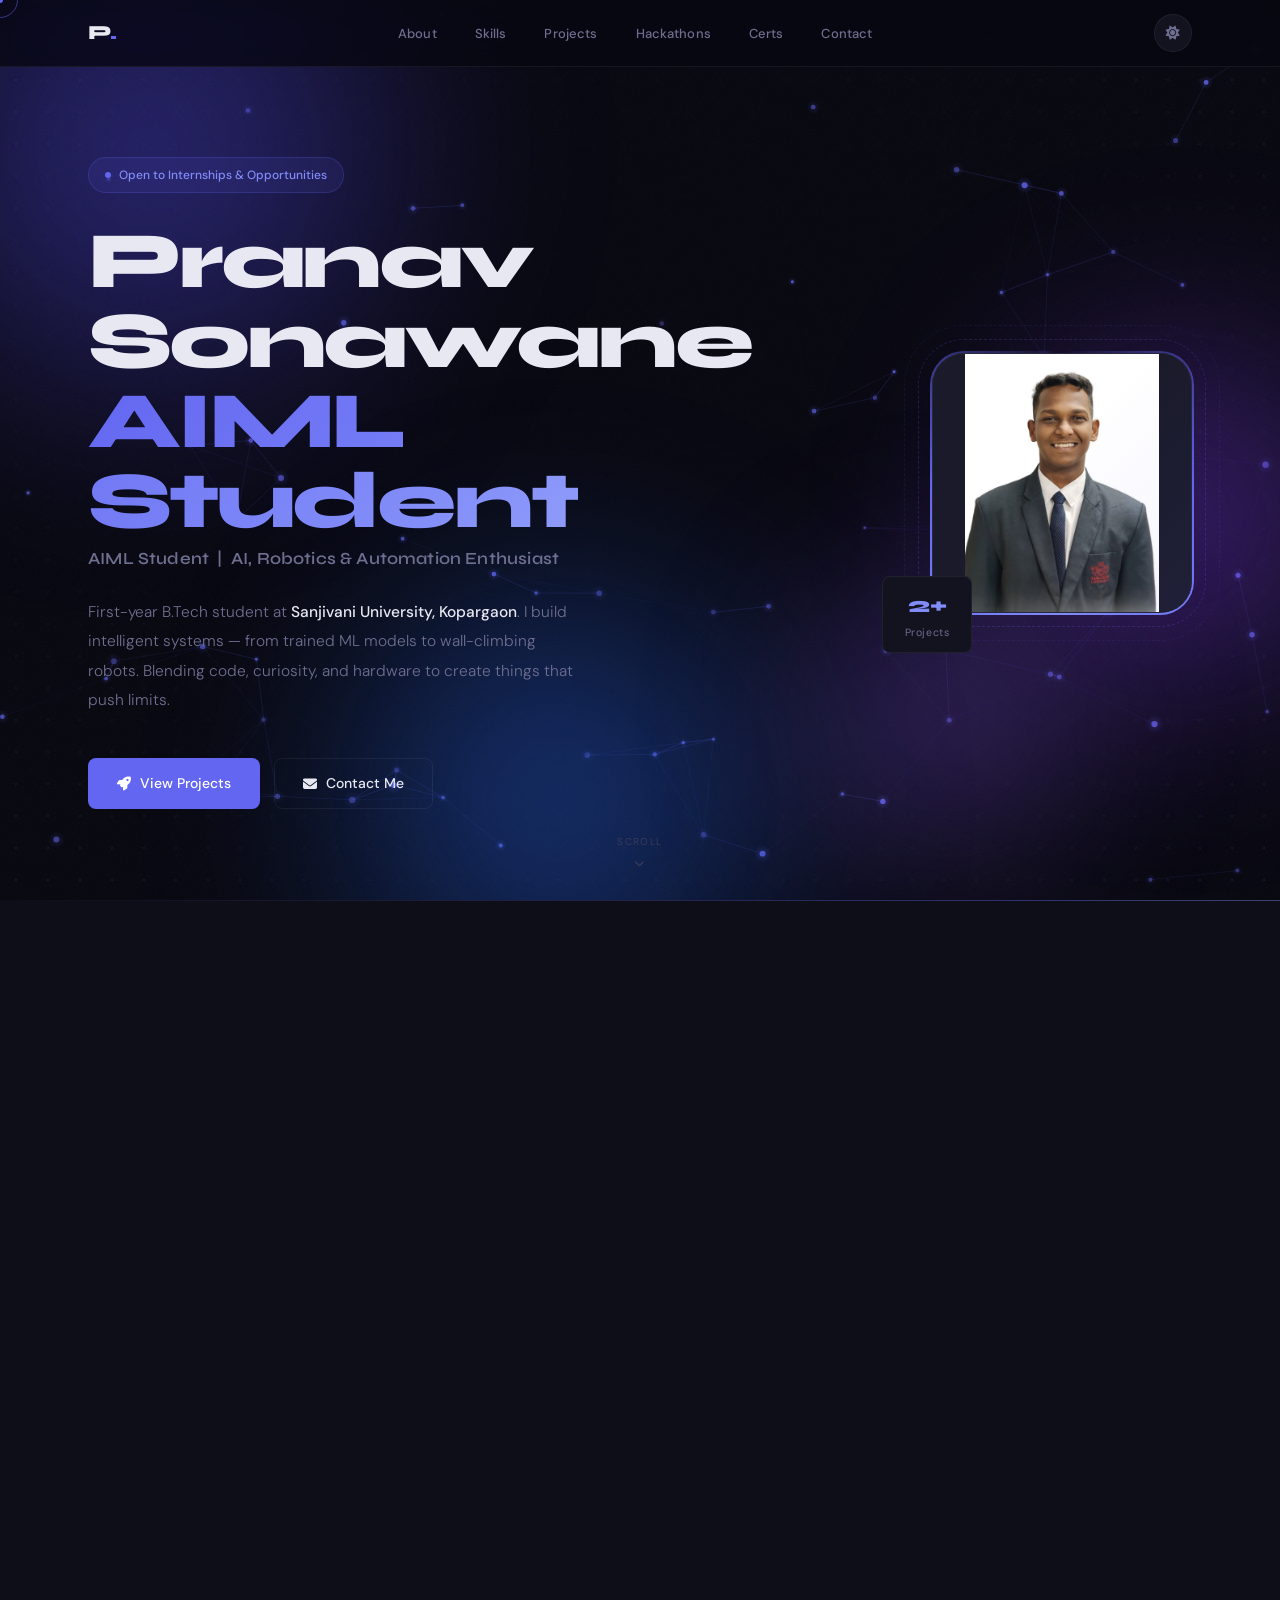
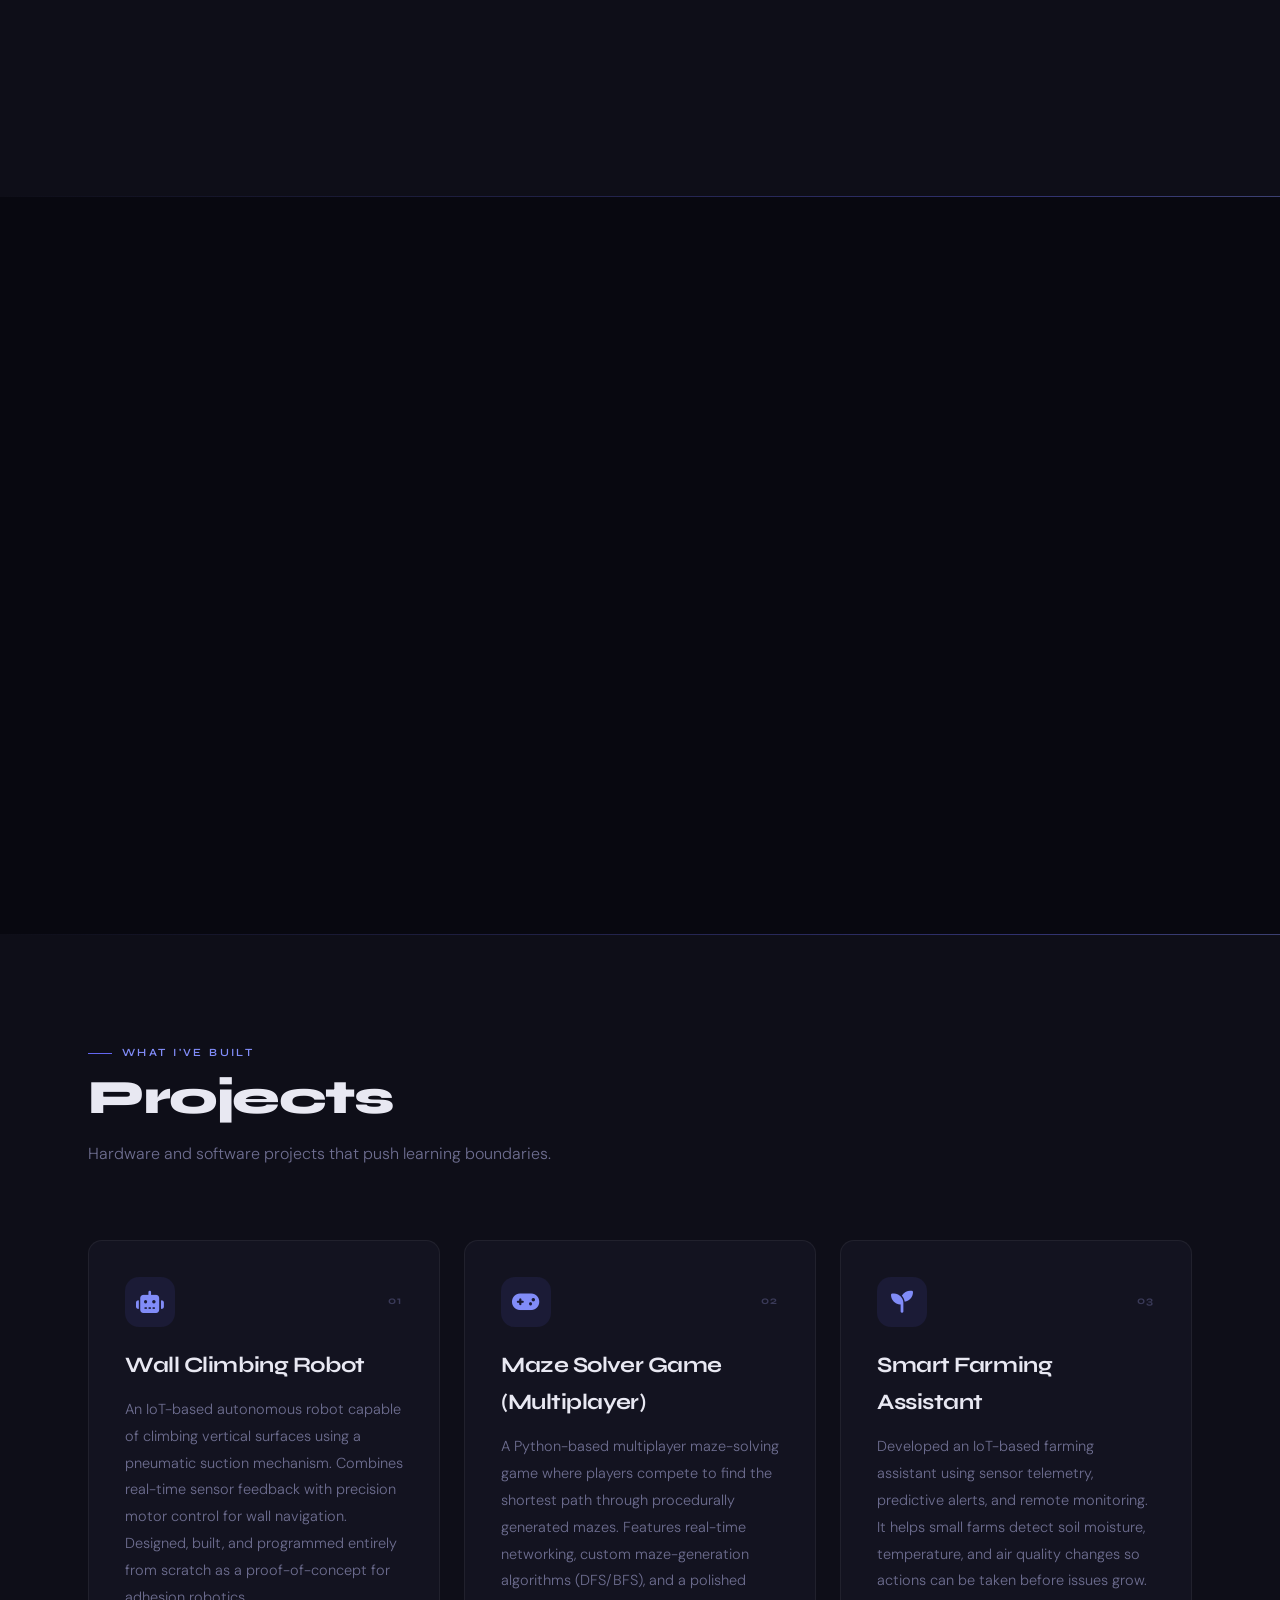
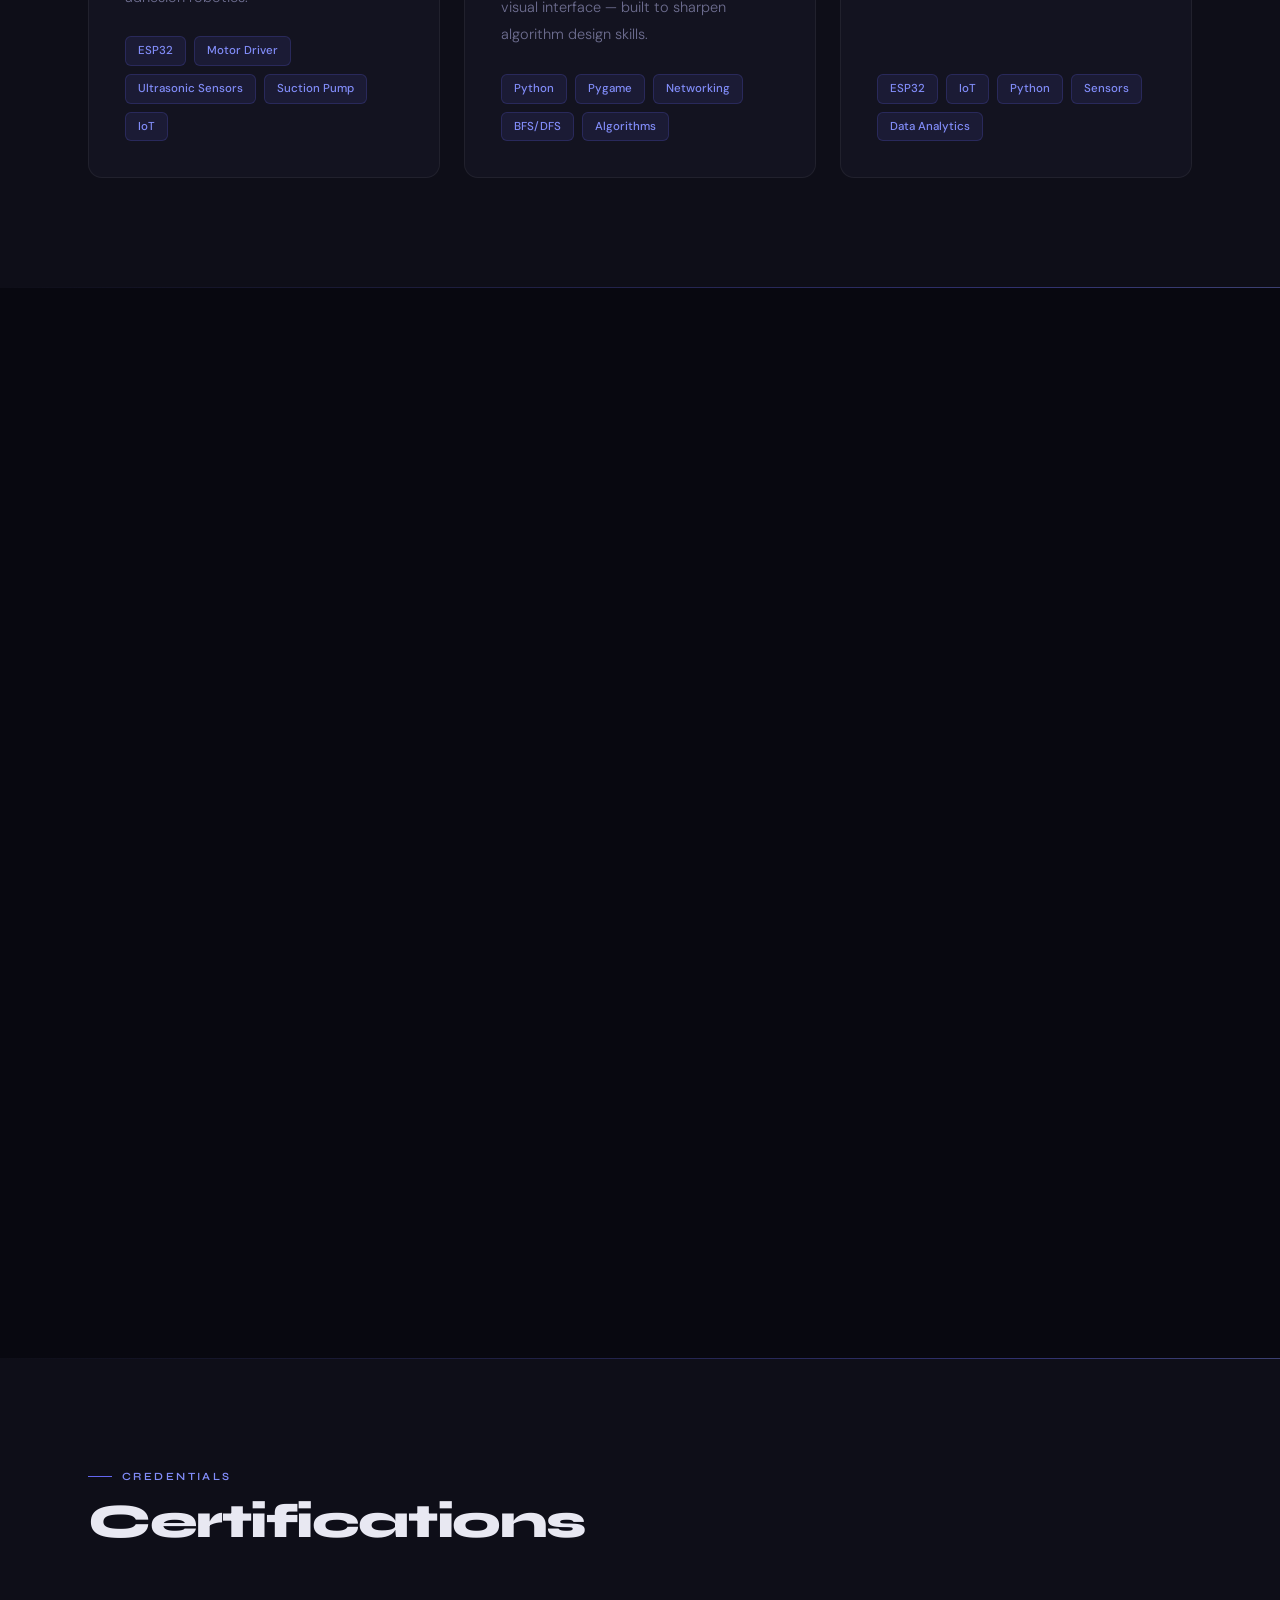
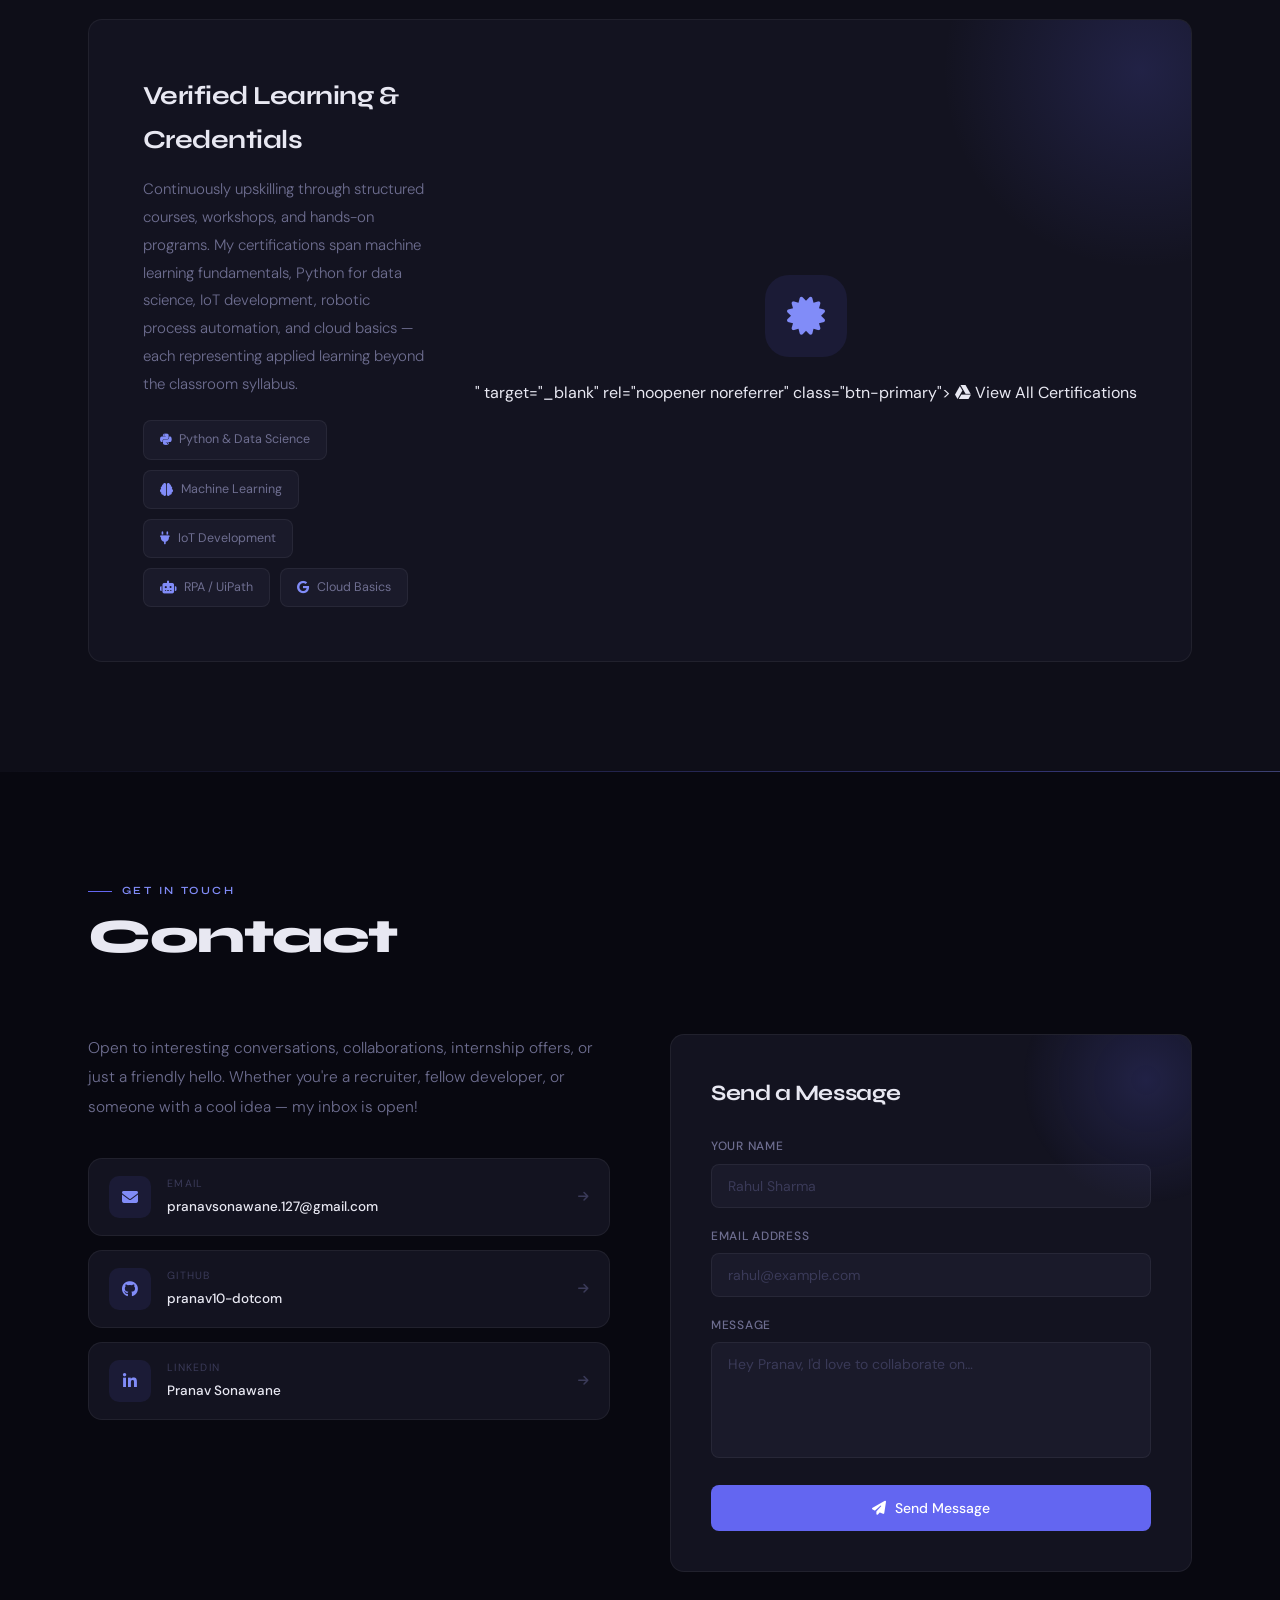
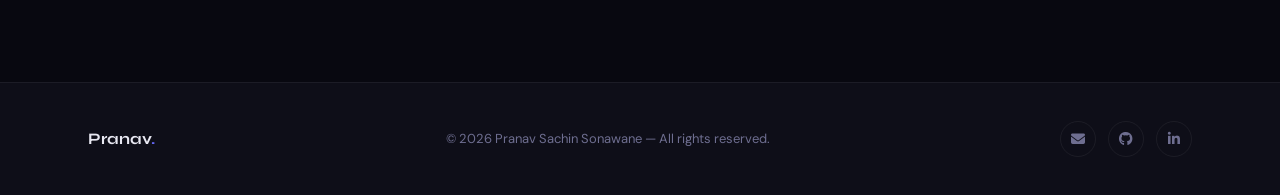
==== index.html @ 737ea91f "Comment out the drive link so that it is not visible to others for privacy." ====
<!DOCTYPE html>
<html lang="en" data-theme="dark">

<head>
  <meta charset="UTF-8" />
  <meta name="viewport" content="width=device-width, initial-scale=1.0" />

  <!-- ✅ SEO Title -->
  <title>Pranav Sonawane | AI Engineer | AIML Portfolio</title>

  <!-- ✅ SEO Description -->
  <meta name="description"
    content="Pranav Sonawane – AI & Machine Learning student, developer, and hackathon finalist. Explore projects in AI, Robotics, IoT, and Automation." />

  <!-- Author -->
  <meta name="author" content="Pranav Sachin Sonawane" />

  <!-- ✅ Open Graph (for LinkedIn & sharing) -->
  <meta property="og:title" content="Pranav Sonawane | AI Engineer Portfolio" />
  <meta property="og:description"
    content="Explore AI, ML, Robotics & Automation projects by Pranav Sonawane." />
  <meta property="og:type" content="website" />
  <meta property="og:url" content="https://pranav10-dotcom.github.io" />

  <!-- ✅ Google Identity (Schema Markup) -->
  <script type="application/ld+json">
  {
    "@context": "https://schema.org",
    "@type": "Person",
    "name": "Pranav Sonawane",
    "url": "https://pranav10-dotcom.github.io",
    "sameAs": [
      "https://www.linkedin.com/in/pranav-sonawane-7660b8374",
      "https://github.com/pranav10-dotcom"
    ]
  }
  </script>

  <!-- Preconnects -->
  <link rel="preconnect" href="https://fonts.googleapis.com" />
  <link rel="preconnect" href="https://fonts.gstatic.com" crossorigin />

  <!-- Fonts -->
  <link
    href="https://fonts.googleapis.com/css2?family=Syne:wght@400;600;700;800&family=DM+Sans:ital,opsz,wght@0,9..40,300;0,9..40,400;0,9..40,500;1,9..40,300&display=swap"
    rel="stylesheet" />

  <!-- Icons -->
  <link rel="stylesheet"
    href="https://cdnjs.cloudflare.com/ajax/libs/font-awesome/6.5.0/css/all.min.css"
    crossorigin="anonymous" referrerpolicy="no-referrer" />

  <!-- Stylesheets -->
  <link rel="stylesheet" href="css/style.css">
  <link rel="stylesheet" href="css/animations.css">
  <link rel="stylesheet" href="css/responsive.css">

  <!-- Google verification -->
  <meta name="google-site-verification" content="YOUR_CODE_HERE">

  <link rel="icon" href="assets/favicon.ico">
</head>

<body>

  <!-- ── Custom cursor elements ── -->
  <div id="cursor-dot" aria-hidden="true"></div>
  <div id="cursor-ring" aria-hidden="true"></div>

  <!-- ── Particle canvas (sits behind everything) ── -->
  <canvas id="particle-canvas" aria-hidden="true"></canvas>

  <!-- ── Aurora blob background ── -->
  <div class="aurora-wrap" aria-hidden="true">
    <div class="aurora-blob aurora-blob-1"></div>
    <div class="aurora-blob aurora-blob-2"></div>
    <div class="aurora-blob aurora-blob-3"></div>
    <div class="aurora-blob aurora-blob-4"></div>
  </div>

  <!-- =========================================================
       NAVBAR
  ========================================================= -->
  <nav id="navbar" role="navigation" aria-label="Main navigation">
    <div class="container">
      <div class="nav-inner">

        <a href="#home" class="nav-logo" aria-label="Pranav Sonawane — Home">
          P<span>.</span>
        </a>

        <ul class="nav-links" role="list">
          <li><a href="#about">About</a></li>
          <li><a href="#skills">Skills</a></li>
          <li><a href="#projects">Projects</a></li>
          <li><a href="#hackathons">Hackathons</a></li>
          <li><a href="#certifications">Certs</a></li>
          <li><a href="#contact">Contact</a></li>
        </ul>

        <div class="nav-right">
          <button class="theme-btn" id="themeToggle" aria-label="Toggle dark/light mode">
            <i class="fa-solid fa-sun" id="themeIcon"></i>
          </button>
          <button class="hamburger" id="hamburger" aria-label="Open mobile menu" aria-expanded="false"
            aria-controls="mobileMenu">
            <span></span><span></span><span></span>
          </button>
        </div>

      </div>
    </div>
  </nav>

  <!-- Mobile menu -->
  <div class="mobile-menu" id="mobileMenu">
    <ul>
      <li><a href="#about" onclick="closeMobile()">About</a></li>
      <li><a href="#skills" onclick="closeMobile()">Skills</a></li>
      <li><a href="#projects" onclick="closeMobile()">Projects</a></li>
      <li><a href="#hackathons" onclick="closeMobile()">Hackathons</a></li>
      <li><a href="#certifications" onclick="closeMobile()">Certifications</a></li>
      <li><a href="#contact" onclick="closeMobile()">Contact</a></li>
    </ul>
  </div>

  <!-- =========================================================
       HERO
  ========================================================= -->
  <section id="home" aria-label="Introduction">

    <!-- Dot grid background decoration -->
    <div class="dot-grid" aria-hidden="true"></div>

    <div class="container">
      <div class="hero-grid">

        <!-- Left: text -->
        <div>
          <div class="hero-badge">
            <span class="badge-dot" aria-hidden="true"></span>
            Open to Internships &amp; Opportunities
          </div>

         <h1 class="hero-name">
           Pranav Sonawane<br>
          <span class="accent">AIML Student </span>
        </h1>

          <p class="hero-tagline">
            AIML Student &nbsp;|&nbsp; AI, Robotics &amp; Automation Enthusiast
          </p>

          <p class="hero-intro">
            First-year B.Tech student at <strong>Sanjivani University, Kopargaon</strong>.
            I build intelligent systems — from trained ML models to wall-climbing robots.
            Blending code, curiosity, and hardware to create things that push limits.
          </p>

          <div class="hero-btns">
            <a href="#projects" class="btn-primary">
              <i class="fa-solid fa-rocket" aria-hidden="true"></i> View Projects
            </a>
            <a href="#contact" class="btn-outline">
              <i class="fa-solid fa-envelope" aria-hidden="true"></i> Contact Me
            </a>
          </div>
        </div>

        <!-- Right: avatar + floating chips -->
        <div class="hero-avatar-wrap" aria-hidden="true">
          <div class="avatar-glow-ring"></div>
          <div class="avatar-ring"></div>
          <div class="avatar-ring2"></div>
          <div class="hero-avatar">
            <img src="pranav_photo.jpg" alt="Photo of Pranav Sonawane" class="hero-avatar-img" />
          </div>
          <!-- Floating stat chips -->


          <div class="hero-stat">
            <div class="stat-num">2+</div>
            <div class="stat-label">Projects</div>
          </div>
        </div>

      </div>
    </div>

    <!-- Scroll indicator -->
    <div class="scroll-hint" aria-hidden="true">
      <span>Scroll</span>
      <i class="fa-solid fa-chevron-down"></i>
    </div>

  </section>

  <!-- =========================================================
       ABOUT
  ========================================================= -->
  <section id="about" class="section" aria-label="About me">
    <div class="shimmer-line top" aria-hidden="true"></div>
    <div class="shimmer-line bottom" aria-hidden="true"></div>

    <div class="container">
      <div class="section-head reveal">
        <p class="section-label">Who I am</p>
        <h2 class="section-title">About Me</h2>
      </div>

      <div class="about-grid">
        <!-- Bio text -->
        <div class="about-text reveal d1">
          <p>
            I'm <strong>Pranav Sachin Sonawane</strong>, a first-year B.Tech student
            specialising in <strong>Artificial Intelligence &amp; Machine Learning</strong>
            at Sanjivani University, Kopargaon, Maharashtra, India.
          </p>
          <p>
            My journey started with a simple question: <em>can machines truly learn like humans?</em>
            That curiosity pushed me to explore Python, dive into neural networks, solder my
            first ESP32, and compete in national hackathons — all within my first year of college.
          </p>
          <p>
            I'm deeply passionate about the intersection of <strong>AI, Robotics, IoT,</strong>
            and <strong>Process Automation</strong>. Whether that's training a classification model
            or wiring up a robot that climbs vertical walls, I love turning ambitious ideas into
            physical reality.
          </p>
          <p>
            Outside tech, I explore how automation solves real-world challenges — from precision
            agriculture to accessibility tools. I'm actively looking for <strong>internships,
              open-source contributions,</strong> and collaborative projects that push my limits.
          </p>
        </div>

        <!-- Highlight cards -->
        <div class="about-cards reveal d2">
          <div class="ahi">
            <div class="ahi-icon"><i class="fa-solid fa-brain" aria-hidden="true"></i></div>
            <div>
              <h4>Artificial Intelligence &amp; ML</h4>
              <p>Building models that learn — from data prep and feature engineering to neural network training.</p>
            </div>
          </div>
          <div class="ahi">
            <div class="ahi-icon"><i class="fa-solid fa-robot" aria-hidden="true"></i></div>
            <div>
              <h4>Robotics &amp; Hardware</h4>
              <p>Designing and programming physical robots using ESP32, motor drivers, and sensor arrays.</p>
            </div>
          </div>
          <div class="ahi">
            <div class="ahi-icon"><i class="fa-solid fa-microchip" aria-hidden="true"></i></div>
            <div>
              <h4>IoT &amp; Automation</h4>
              <p>Connecting devices and automating workflows with n8n, UiPath, and embedded firmware.</p>
            </div>
          </div>
          <div class="ahi">
            <div class="ahi-icon"><i class="fa-solid fa-code" aria-hidden="true"></i></div>
            <div>
              <h4>Software Development</h4>
              <p>Clean, expressive code in Python, Rust, and Java for scripts, games, and web apps.</p>
            </div>
          </div>
        </div>
      </div>
    </div>
  </section>

  <!-- =========================================================
       SKILLS
  ========================================================= -->
  <section id="skills" class="section" aria-label="Skills">
    <div class="container">
      <div class="section-head reveal">
        <p class="section-label">What I work with</p>
        <h2 class="section-title">Skills &amp; Tools</h2>
        <p class="section-sub">A growing toolkit spanning languages, libraries, and hardware platforms.</p>
      </div>

      <div class="skills-grid">

        <div class="skill-card reveal d1">
          <div class="skill-icon"><i class="fa-solid fa-terminal" aria-hidden="true"></i></div>
          <h3>Programming Languages</h3>
          <div class="skill-tags">
            <span class="skill-tag">Python</span>
            <span class="skill-tag">Java</span>
            <span class="skill-tag">Rust</span>
            <span class="skill-tag">HTML</span>
            <span class="skill-tag">CSS</span>
          </div>
        </div>

        <div class="skill-card reveal d2">
          <div class="skill-icon"><i class="fa-solid fa-chart-area" aria-hidden="true"></i></div>
          <h3>ML &amp; Data Libraries</h3>
          <div class="skill-tags">
            <span class="skill-tag">NumPy</span>
            <span class="skill-tag">Pandas</span>
            <span class="skill-tag">Matplotlib</span>
            <span class="skill-tag">Seaborn</span>
          </div>
        </div>

        <div class="skill-card reveal d3">
          <div class="skill-icon"><i class="fa-solid fa-wrench" aria-hidden="true"></i></div>
          <h3>Tools &amp; Platforms</h3>
          <div class="skill-tags">
            <span class="skill-tag">Git</span>
            <span class="skill-tag">GitHub</span>
            <span class="skill-tag">n8n</span>
            <span class="skill-tag">UiPath</span>
          </div>
        </div>

        <div class="skill-card reveal d4">
          <div class="skill-icon"><i class="fa-solid fa-plug" aria-hidden="true"></i></div>
          <h3>Hardware &amp; IoT</h3>
          <div class="skill-tags">
            <span class="skill-tag">ESP32</span>
            <span class="skill-tag">Arduino</span>
            <span class="skill-tag">Ultrasonic Sensors</span>
            <span class="skill-tag">Motor Drivers</span>
            <span class="skill-tag">Suction Systems</span>
          </div>
        </div>

      </div>
    </div>
  </section>

  <!-- =========================================================
       PROJECTS
  ========================================================= -->
  <section id="projects" class="section" aria-label="Projects">
    <div class="shimmer-line top" aria-hidden="true"></div>
    <div class="shimmer-line bottom" aria-hidden="true"></div>

    <div class="container">
      <div class="section-head reveal">
        <p class="section-label">What I've built</p>
        <h2 class="section-title">Projects</h2>
        <p class="section-sub">Hardware and software projects that push learning boundaries.</p>
      </div>

      <div class="projects-grid">

        <!-- Project 1: Wall Climbing Robot -->
        <article class="project-card reveal d1">
          <div class="project-top">
            <div class="project-icon">
              <i class="fa-solid fa-robot" aria-hidden="true"></i>
            </div>
            <span class="project-num">01</span>
          </div>
          <h3 class="project-title">Wall Climbing Robot</h3>
          <p class="project-desc">
            An IoT-based autonomous robot capable of climbing vertical surfaces using a
            pneumatic suction mechanism. Combines real-time sensor feedback with precision
            motor control for wall navigation. Designed, built, and programmed entirely
            from scratch as a proof-of-concept for adhesion robotics.
          </p>
          <div class="project-stack">
            <span class="project-tech">ESP32</span>
            <span class="project-tech">Motor Driver</span>
            <span class="project-tech">Ultrasonic Sensors</span>
            <span class="project-tech">Suction Pump</span>
            <span class="project-tech">IoT</span>
          </div>
        </article>

        <!-- Project 2: Maze Solver Game -->
        <article class="project-card reveal d2">
          <div class="project-top">
            <div class="project-icon">
              <i class="fa-solid fa-gamepad" aria-hidden="true"></i>
            </div>
            <span class="project-num">02</span>
          </div>
          <h3 class="project-title">Maze Solver Game (Multiplayer)</h3>
          <p class="project-desc">
            A Python-based multiplayer maze-solving game where players compete to find the
            shortest path through procedurally generated mazes. Features real-time
            networking, custom maze-generation algorithms (DFS/BFS), and a polished
            visual interface — built to sharpen algorithm design skills.
          </p>
          <div class="project-stack">
            <span class="project-tech">Python</span>
            <span class="project-tech">Pygame</span>
            <span class="project-tech">Networking</span>
            <span class="project-tech">BFS/DFS</span>
            <span class="project-tech">Algorithms</span>
          </div>
        </article>

        <!-- Project 3: Smart Farming Assistant -->
        <article class="project-card reveal d3">
          <div class="project-top">
            <div class="project-icon">
              <i class="fa-solid fa-seedling" aria-hidden="true"></i>
            </div>
            <span class="project-num">03</span>
          </div>
          <h3 class="project-title">Smart Farming Assistant</h3>
          <p class="project-desc">
            Developed an IoT-based farming assistant using sensor telemetry, predictive
            alerts, and remote monitoring. It helps small farms detect soil moisture,
            temperature, and air quality changes so actions can be taken before issues grow.
          </p>
          <div class="project-stack">
            <span class="project-tech">ESP32</span>
            <span class="project-tech">IoT</span>
            <span class="project-tech">Python</span>
            <span class="project-tech">Sensors</span>
            <span class="project-tech">Data Analytics</span>
          </div>
        </article>

      </div>
    </div>
  </section>

  <!-- =========================================================
       HACKATHONS
  ========================================================= -->
  <section id="hackathons" class="section" aria-label="Hackathons">
    <div class="container">
      <div class="section-head reveal">
        <p class="section-label">Competitions</p>
        <h2 class="section-title">Hackathons</h2>
        <p class="section-sub">Building under pressure, learning at speed — my competitive journey so far.</p>
      </div>

      <div class="timeline" role="list">

        <!-- 1 -->
        <div class="timeline-item reveal d1" role="listitem">
          <div class="tl-year">2026</div>
          <div class="tl-line" aria-hidden="true">
            <div class="tl-dot"></div>
          </div>
          <div class="tl-card">
            <h3 class="tl-name">Arohan Hackathon</h3>
            <div class="tl-badge">
              <i class="fa-solid fa-user-check" aria-hidden="true"></i> Participant
            </div>
            <p class="tl-desc">
              Competed in Arohan, a social-impact focused hackathon. Developed a working
              prototype in a 24-hour sprint addressing a real-world problem — valuable
              experience in rapid prototyping and cross-functional teamwork.
            </p>
          </div>
        </div>

        <!-- 2 -->
        <div class="timeline-item reveal d2" role="listitem">
          <div class="tl-year">2026</div>
          <div class="tl-line" aria-hidden="true">
            <div class="tl-dot"></div>
          </div>
          <div class="tl-card">
            <h3 class="tl-name">AIXplore Hackathon</h3>
            <div class="tl-badge">
              <i class="fa-solid fa-trophy" aria-hidden="true"></i> Finalist
            </div>
            <p class="tl-desc">
              Reached the finals of AIXplore, an AI-centric hackathon challenging teams
              to build intelligent applications. My team's applied ML solution in a novel
              domain earned finalist recognition among hundreds of teams.
            </p>
          </div>
        </div>

        <!-- 3 -->
        <div class="timeline-item reveal d3" role="listitem">
          <div class="tl-year">2026</div>
          <div class="tl-line" aria-hidden="true">
            <div class="tl-dot"></div>
          </div>
          <div class="tl-card">
            <h3 class="tl-name">ET GEN AI Hackathon</h3>
            <div class="tl-badge">
              <i class="fa-solid fa-star" aria-hidden="true"></i> Prototype Round Shortlisted
            </div>
            <p class="tl-desc">
              Shortlisted in the Prototype Round of the Economic Times GEN AI Hackathon —
              one of India's premier generative AI competitions — for a working prototype
              leveraging large language models for intelligent automation workflows.
            </p>
          </div>
        </div>

      </div>
    </div>
  </section>

  <!-- =========================================================
       CERTIFICATIONS
  ========================================================= -->
  <section id="certifications" class="section" aria-label="Certifications">
    <div class="shimmer-line top" aria-hidden="true"></div>
    <div class="shimmer-line bottom" aria-hidden="true"></div>

    <div class="container">
      <div class="section-head reveal">
        <p class="section-label">Credentials</p>
        <h2 class="section-title">Certifications</h2>
      </div>

      <div class="cert-box reveal d1">
        <div class="cert-text">
          <h3>Verified Learning &amp; Credentials</h3>
          <p>
            Continuously upskilling through structured courses, workshops, and hands-on
            programs. My certifications span machine learning fundamentals, Python for
            data science, IoT development, robotic process automation, and cloud basics —
            each representing applied learning beyond the classroom syllabus.
          </p>
          <div class="cert-badges">
            <span class="cert-badge">
              <i class="fa-brands fa-python" aria-hidden="true"></i> Python &amp; Data Science
            </span>
            <span class="cert-badge">
              <i class="fa-solid fa-brain" aria-hidden="true"></i> Machine Learning
            </span>
            <span class="cert-badge">
              <i class="fa-solid fa-plug" aria-hidden="true"></i> IoT Development
            </span>
            <span class="cert-badge">
              <i class="fa-solid fa-robot" aria-hidden="true"></i> RPA / UiPath
            </span>
            <span class="cert-badge">
              <i class="fa-brands fa-google" aria-hidden="true"></i> Cloud Basics
            </span>
          </div>
        </div>

        <div class="cert-action">
          <div class="cert-icon-big" aria-hidden="true">
            <i class="fa-solid fa-certificate"></i>
          </div>
          <!-- <a href="https://drive.google.com/drive/folders/1dJCU_oxZw3iQqDSGa8RJQ-VHPAJsGr7C?usp=drive_link -->
" target="_blank" rel="noopener noreferrer" class="btn-primary">
            <i class="fa-brands fa-google-drive" aria-hidden="true"></i>
            View All Certifications
          </a>
        </div>
      </div>
    </div>
  </section>

  <!-- =========================================================
       CONTACT
  ========================================================= -->
  <section id="contact" class="section" aria-label="Contact">
    <div class="container">
      <div class="section-head reveal">
        <p class="section-label">Get in touch</p>
        <h2 class="section-title">Contact</h2>
      </div>

      <div class="contact-grid">

        <!-- Left: links -->
        <div class="contact-left reveal d1">
          <p>
            Open to interesting conversations, collaborations, internship offers, or just
            a friendly hello. Whether you're a recruiter, fellow developer, or someone
            with a cool idea — my inbox is open!
          </p>

          <div class="contact-links">

            <a href="mailto:pranavsonawane.127@gmail.com" class="contact-link" aria-label="Send email to Pranav">
              <div class="cl-icon"><i class="fa-solid fa-envelope" aria-hidden="true"></i></div>
              <div class="cl-info">
                <div class="cl-label">Email</div>
                <div class="cl-val">pranavsonawane.127@gmail.com</div>
              </div>
              <i class="fa-solid fa-arrow-right cl-arrow" aria-hidden="true"></i>
            </a>

            <a href="https://github.com/pranav10-dotcom" target="_blank" rel="noopener noreferrer" class="contact-link"
              aria-label="Visit GitHub profile">
              <div class="cl-icon"><i class="fa-brands fa-github" aria-hidden="true"></i></div>
              <div class="cl-info">
                <div class="cl-label">GitHub</div>
                <div class="cl-val">pranav10-dotcom</div>
              </div>
              <i class="fa-solid fa-arrow-right cl-arrow" aria-hidden="true"></i>
            </a>

            <a href="https://www.linkedin.com/in/pranav-sonawane-7660b8374" target="_blank" rel="noopener noreferrer"
              class="contact-link" aria-label="Visit LinkedIn profile">
              <div class="cl-icon"><i class="fa-brands fa-linkedin-in" aria-hidden="true"></i></div>
              <div class="cl-info">
                <div class="cl-label">LinkedIn</div>
                <div class="cl-val">Pranav Sonawane</div>
              </div>
              <i class="fa-solid fa-arrow-right cl-arrow" aria-hidden="true"></i>
            </a>

          </div>
        </div>

        <!-- Right: contact form -->
        <div class="contact-form-wrap reveal d2">
          <h3>Send a Message</h3>

         <form action="https://formspree.io/f/mreowyea" method="POST">

  <div class="form-group">
    <label for="name">Your Name</label>
    <input type="text" id="name" name="name" placeholder="Rahul Sharma" required />
  </div>

  <div class="form-group">
    <label for="email">Email Address</label>
    <input type="email" id="email" name="email" placeholder="rahul@example.com" required />
  </div>

  <div class="form-group">
    <label for="message">Message</label>
    <textarea id="message" name="message" rows="5" placeholder="Hey Pranav, I'd love to collaborate on…" required></textarea>
  </div>

  <!-- Subject -->
  <input type="hidden" name="_subject" value="New Portfolio Message">

  <!-- Redirect after submit -->
  <input type="hidden" name="_next" value="https://pranav10-dotcom.github.io/pranavsonawane.github.io/">

  <button type="submit" class="btn-primary btn-full-width">
    <i class="fa-solid fa-paper-plane"></i> Send Message
  </button>

</form>
        </div>

      </div>
    </div>
  </section>

  <!-- =========================================================
       FOOTER
  ========================================================= -->
  <footer role="contentinfo">
    <div class="container">
      <div class="footer-inner">

        <div class="footer-logo">Pranav<span>.</span></div>

        <p class="footer-copy">
          &copy; <span id="year"></span> Pranav Sachin Sonawane — All rights reserved.
        </p>

        <div class="footer-socials">
          <a href="mailto:pranavsonawane.127@gmail.com" class="footer-social" aria-label="Email">
            <i class="fa-solid fa-envelope" aria-hidden="true"></i>
          </a>
          <a href="https://github.com/pranav10-dotcom" target="_blank" rel="noopener noreferrer" class="footer-social"
            aria-label="GitHub">
            <i class="fa-brands fa-github" aria-hidden="true"></i>
          </a>
          <a href="https://www.linkedin.com/in/pranav-sonawane-7660b8374" target="_blank" rel="noopener noreferrer"
            class="footer-social" aria-label="LinkedIn">
            <i class="fa-brands fa-linkedin-in" aria-hidden="true"></i>
          </a>
        </div>

      </div>
    </div>
  </footer>

  <!-- =========================================================
        SCRIPTS (deferred for performance)
  ========================================================= -->
  <script src="js/main.js"></script>
  <script src="js/particles.js"></script>

</body>

</html>
---- css/style.css ----
/* =========================================================
   style.css — Core styles, variables, layout, components
   Portfolio: Pranav Sachin Sonawane
   ========================================================= */

/* ─── THEME VARIABLES ──────────────────────────────────── */
:root {
  --accent:        #6366f1;
  --accent-light:  #818cf8;
  --accent-glow:   rgba(99, 102, 241, 0.18);
  --accent-dim:    rgba(99, 102, 241, 0.10);
  --radius:        14px;
  --radius-sm:     8px;
  --radius-pill:   100px;
  --ease:          cubic-bezier(0.4, 0, 0.2, 1);
  --t:             0.3s;
  --font-display:  'Syne', sans-serif;
  --font-body:     'DM Sans', sans-serif;
}

[data-theme="dark"] {
  --bg:            #080810;
  --bg-surface:    #0e0e18;
  --bg-card:       #131320;
  --bg-card2:      #1a1a2a;
  --border:        rgba(255, 255, 255, 0.06);
  --border-h:      rgba(99, 102, 241, 0.45);
  --text:          #e8e8f2;
  --text-muted:    #6e6e90;
  --text-dim:      #3a3a58;
  --nav-bg:        rgba(8, 8, 16, 0.82);
  --shadow:        0 20px 60px rgba(0, 0, 0, 0.5);
  --glow:          0 0 40px rgba(99, 102, 241, 0.15);
}

[data-theme="light"] {
  --bg:            #f2f2fb;
  --bg-surface:    #fafafe;
  --bg-card:       #ffffff;
  --bg-card2:      #ebebf8;
  --border:        rgba(0, 0, 0, 0.07);
  --border-h:      rgba(99, 102, 241, 0.4);
  --text:          #0f0f1e;
  --text-muted:    #5a5a7a;
  --text-dim:      #9898b8;
  --nav-bg:        rgba(242, 242, 251, 0.85);
  --shadow:        0 20px 60px rgba(0, 0, 0, 0.08);
  --glow:          0 0 40px rgba(99, 102, 241, 0.08);
}

/* ─── RESET ─────────────────────────────────────────────── */
*, *::before, *::after {
  box-sizing: border-box;
  margin: 0;
  padding: 0;
}

html {
  scroll-behavior: smooth;
  font-size: 16px;
}

body {
  font-family: var(--font-body);
  background: var(--bg);
  color: var(--text);
  line-height: 1.7;
  overflow-x: hidden;
  transition: background var(--t) var(--ease), color var(--t) var(--ease);
  cursor: none; /* custom cursor */
}

a {
  text-decoration: none;
  color: inherit;
}

img {
  display: block;
  max-width: 100%;
  height: auto;
}

/* ─── UTILITIES ──────────────────────────────────────────── */
.container {
  max-width: 1160px;
  margin: 0 auto;
  padding: 0 28px;
}

.section {
  padding: 110px 0;
  position: relative;
  z-index: 1;
}

.section-label {
  font-family: var(--font-display);
  font-size: 11px;
  font-weight: 600;
  letter-spacing: 0.22em;
  text-transform: uppercase;
  color: var(--accent-light);
  margin-bottom: 10px;
  display: flex;
  align-items: center;
  gap: 10px;
}

.section-label::before {
  content: '';
  width: 24px;
  height: 1px;
  background: var(--accent);
}

.section-title {
  font-family: var(--font-display);
  font-size: clamp(30px, 4.5vw, 48px);
  font-weight: 800;
  line-height: 1.1;
  color: var(--text);
  margin-bottom: 14px;
  letter-spacing: -0.03em;
}

.section-sub {
  font-size: 16px;
  color: var(--text-muted);
  max-width: 540px;
  line-height: 1.9;
  font-weight: 300;
}

.section-head {
  margin-bottom: 70px;
}

/* ─── SCROLL REVEAL ──────────────────────────────────────── */
.reveal {
  opacity: 0;
  transform: translateY(36px);
  transition: opacity 0.75s var(--ease), transform 0.75s var(--ease);
}

.reveal.visible {
  opacity: 1;
  transform: translateY(0);
}

.d1 { transition-delay: 0.05s; }
.d2 { transition-delay: 0.15s; }
.d3 { transition-delay: 0.25s; }
.d4 { transition-delay: 0.35s; }
.d5 { transition-delay: 0.45s; }

/* ─── CUSTOM CURSOR ──────────────────────────────────────── */
#cursor-dot,
#cursor-ring {
  position: fixed;
  border-radius: 50%;
  pointer-events: none;
  z-index: 9999;
  transform: translate(-50%, -50%);
  will-change: transform;
}

#cursor-dot {
  width: 6px;
  height: 6px;
  background: var(--accent);
}

#cursor-ring {
  width: 36px;
  height: 36px;
  border: 1.5px solid rgba(99, 102, 241, 0.5);
  transition: width 0.2s var(--ease), height 0.2s var(--ease),
              border-color 0.2s var(--ease), opacity 0.2s var(--ease);
}

#cursor-ring.hover {
  width: 56px;
  height: 56px;
  border-color: var(--accent);
  opacity: 0.7;
}

/* ─── BUTTONS ─────────────────────────────────────────────── */
.btn-primary {
  display: inline-flex;
  align-items: center;
  gap: 9px;
  background: var(--accent);
  color: #fff;
  padding: 13px 28px;
  border-radius: var(--radius-sm);
  font-family: var(--font-body);
  font-size: 14px;
  font-weight: 500;
  border: 1px solid transparent;
  transition: all var(--t) var(--ease);
  position: relative;
  overflow: hidden;
}

.btn-primary::after {
  content: '';
  position: absolute;
  inset: 0;
  background: linear-gradient(135deg, rgba(255,255,255,0.12), transparent);
  opacity: 0;
  transition: opacity var(--t);
}

.btn-primary:hover {
  transform: translateY(-3px);
  box-shadow: 0 10px 36px rgba(99, 102, 241, 0.4);
}

.btn-primary:hover::after { opacity: 1; }

.btn-outline {
  display: inline-flex;
  align-items: center;
  gap: 9px;
  background: transparent;
  color: var(--text);
  padding: 13px 28px;
  border-radius: var(--radius-sm);
  font-size: 14px;
  font-weight: 500;
  border: 1px solid var(--border);
  transition: all var(--t) var(--ease);
}

.btn-outline:hover {
  border-color: var(--border-h);
  color: var(--accent-light);
  transform: translateY(-3px);
  box-shadow: var(--glow);
}

/* ─── NAVBAR ─────────────────────────────────────────────── */
#navbar {
  position: fixed;
  top: 0; left: 0; right: 0;
  z-index: 1000;
  background: var(--nav-bg);
  -webkit-backdrop-filter: blur(22px) saturate(1.8);
  backdrop-filter: blur(22px) saturate(1.8);
  border-bottom: 1px solid var(--border);
  transition: background var(--t), border-color var(--t),
              box-shadow 0.4s var(--ease);
}

#navbar.scrolled {
  box-shadow: 0 4px 30px rgba(0,0,0,0.2);
}

.nav-inner {
  display: flex;
  align-items: center;
  justify-content: space-between;
  height: 66px;
}

.nav-logo {
  font-family: var(--font-display);
  font-weight: 800;
  font-size: 20px;
  letter-spacing: -0.04em;
  color: var(--text);
}

.nav-logo span { color: var(--accent); }

.nav-links {
  display: flex;
  gap: 38px;
  list-style: none;
}

.nav-links a {
  font-size: 13px;
  font-weight: 500;
  color: var(--text-muted);
  transition: color var(--t) var(--ease);
  letter-spacing: 0.01em;
  position: relative;
}

.nav-links a::after {
  content: '';
  position: absolute;
  bottom: -4px;
  left: 0; right: 0;
  height: 1px;
  background: var(--accent);
  transform: scaleX(0);
  transition: transform var(--t) var(--ease);
  transform-origin: right;
}

.nav-links a:hover,
.nav-links a.active { color: var(--text); }

.nav-links a:hover::after,
.nav-links a.active::after {
  transform: scaleX(1);
  transform-origin: left;
}

.nav-right {
  display: flex;
  align-items: center;
  gap: 14px;
}

.theme-btn {
  width: 38px; height: 38px;
  border-radius: 50%;
  border: 1px solid var(--border);
  background: var(--bg-card);
  color: var(--text-muted);
  cursor: none;
  display: flex; align-items: center; justify-content: center;
  font-size: 14px;
  transition: all var(--t) var(--ease);
}

.contact-form-wrap .btn-full-width {
  width: 100%;
  justify-content: center;
}

.theme-btn:hover {
  border-color: var(--border-h);
  color: var(--accent);
  transform: rotate(20deg);
}

/* Hamburger */
.hamburger {
  display: none;
  flex-direction: column;
  gap: 5px;
  cursor: none;
  padding: 4px;
  background: none;
  border: none;
}

.hamburger span {
  display: block;
  width: 22px; height: 2px;
  background: var(--text);
  border-radius: 2px;
  transition: all var(--t) var(--ease);
}

.hamburger.open span:nth-child(1) { transform: rotate(45deg) translate(5px, 5px); }
.hamburger.open span:nth-child(2) { opacity: 0; }
.hamburger.open span:nth-child(3) { transform: rotate(-45deg) translate(5px, -5px); }

.mobile-menu {
  display: none;
  position: fixed;
  top: 66px; left: 0; right: 0;
  background: var(--bg-surface);
  border-bottom: 1px solid var(--border);
  padding: 24px 28px;
  z-index: 999;
}

.mobile-menu.open { display: block; }
.mobile-menu ul { list-style: none; display: flex; flex-direction: column; gap: 20px; }
.mobile-menu a { font-size: 15px; font-weight: 500; color: var(--text-muted); }
.mobile-menu a:hover { color: var(--accent-light); }

/* ─── HERO ───────────────────────────────────────────────── */
#home {
  min-height: 100vh;
  display: flex;
  align-items: center;
  position: relative;
  overflow: hidden;
  padding-top: 66px;
  z-index: 1;
}

.hero-grid {
  display: grid;
  grid-template-columns: 1fr auto;
  gap: 80px;
  align-items: center;
  width: 100%;
}

.hero-badge {
  display: inline-flex;
  align-items: center;
  gap: 8px;
  background: var(--accent-dim);
  border: 1px solid rgba(99, 102, 241, 0.22);
  border-radius: var(--radius-pill);
  padding: 7px 16px;
  font-size: 12px;
  font-weight: 500;
  color: var(--accent-light);
  margin-bottom: 28px;
}

.badge-dot {
  width: 6px; height: 6px;
  border-radius: 50%;
  background: var(--accent);
  animation: pulse-dot 2s ease-in-out infinite;
}

@keyframes pulse-dot {
  0%, 100% { opacity: 1; transform: scale(1); }
  50%       { opacity: 0.5; transform: scale(0.7); }
}

.hero-name {
  font-family: var(--font-display);
  font-size: clamp(42px, 6.5vw, 80px);
  font-weight: 800;
  line-height: 1.0;
  letter-spacing: -0.04em;
  color: var(--text);
  margin-bottom: 4px;
}

.hero-name .accent  { color: var(--accent); }
.hero-name .stroke  {
  -webkit-text-stroke: 2px var(--accent);
  color: transparent;
}

.hero-tagline {
  font-family: var(--font-display);
  font-size: clamp(13px, 1.6vw, 17px);
  font-weight: 600;
  color: var(--text-muted);
  letter-spacing: 0.01em;
  margin-bottom: 24px;
}

.hero-intro {
  font-size: 15.5px;
  color: var(--text-muted);
  max-width: 500px;
  line-height: 1.9;
  margin-bottom: 42px;
  font-weight: 300;
}

.hero-intro strong { color: var(--text); font-weight: 500; }

.hero-btns { display: flex; gap: 14px; flex-wrap: wrap; }

/* Avatar */
.hero-avatar-wrap {
  position: relative;
  flex-shrink: 10;
  width: min(260px, 100%);
  display: flex;
  align-items: center;
  justify-content: center;
}

.hero-avatar {
  width: 260px; height: 260px;
  aspect-ratio: 1 / 1;
  border-radius: 32px;
  background: linear-gradient(135deg, var(--accent-dim), var(--bg-card2));
  border: 1px solid var(--border);
  display: flex; align-items: center; justify-content: center;
  position: relative;
  overflow: hidden;
}

.hero-avatar-inner {
  font-family: var(--font-display);
  font-size: 78px;
  font-weight: 800;
  color: var(--accent);
  opacity: 0.6;
  -webkit-user-select: none;
  user-select: none;
  z-index: 1;
}

.hero-avatar-img {
  width: 100%;
  height: 100%;
  object-fit: contain;
  object-position: center top;
  display: block;
  background: var(--bg-card2);
}

.hero-avatar::before {
  content: '';
  position: absolute;
  inset: 0;
  background: linear-gradient(135deg, transparent 40%, rgba(99,102,241,0.07));
}

/* Ring rotations */
.avatar-ring {
  position: absolute;
  inset: -14px;
  border-radius: 46px;
  border: 1px dashed rgba(99,102,241,0.22);
  animation: ring-spin 22s linear infinite;
}

.avatar-ring2 {
  position: absolute;
  inset: -28px;
  border-radius: 60px;
  border: 1px dashed rgba(99,102,241,0.1);
  animation: ring-spin 35s linear infinite reverse;
}

@keyframes ring-spin { to { transform: rotate(360deg); } }

/* Floating stat chips */
.hero-avatar-wrap > .hero-stat {
  position: absolute;
  z-index: 1;
  background: var(--bg-card);
  border: 1px solid var(--border);
  border-radius: var(--radius-sm);
  padding: 10px 16px;
  text-align: center;
  min-width: 90px;
  -webkit-backdrop-filter: blur(10px);
  backdrop-filter: blur(10px);
}

.hero-avatar-wrap > .hero-stat:first-of-type {
  top: -40px;
  right: -50px;
  animation: float-a 6s ease-in-out infinite;
}

.hero-avatar-wrap > .hero-stat:last-of-type {
  bottom: -40px;
  left: -50px;
  animation: float-b 7s ease-in-out infinite;
}

@keyframes float-a {
  0%, 100% { transform: translateY(0); }
  50%       { transform: translateY(-8px); }
}
@keyframes float-b {
  0%, 100% { transform: translateY(0); }
  50%       { transform: translateY(8px); }
}

.stat-num {
  font-family: var(--font-display);
  font-size: 22px;
  font-weight: 800;
  color: var(--accent-light);
}

.stat-label {
  font-size: 10.5px;
  color: var(--text-muted);
  letter-spacing: 0.05em;
}

/* Scroll hint */
.scroll-hint {
  position: absolute;
  bottom: 32px;
  left: 50%;
  transform: translateX(-50%);
  display: flex;
  flex-direction: column;
  align-items: center;
  gap: 8px;
  color: var(--text-dim);
  font-size: 10px;
  letter-spacing: 0.14em;
  text-transform: uppercase;
}

.scroll-hint i { animation: bounce 2.2s ease-in-out infinite; }

@keyframes bounce {
  0%, 100% { transform: translateY(0); }
  50%       { transform: translateY(7px); }
}

/* ─── ABOUT ──────────────────────────────────────────────── */
#about { background: var(--bg-surface); }

.about-grid {
  display: grid;
  grid-template-columns: 1fr 1fr;
  gap: 90px;
  align-items: center;
}

.about-text p {
  font-size: 15.5px;
  color: var(--text-muted);
  margin-bottom: 18px;
  font-weight: 300;
  line-height: 1.95;
}

.about-text p strong { color: var(--text); font-weight: 500; }

.about-cards { display: flex; flex-direction: column; gap: 14px; }

.ahi {
  display: flex;
  align-items: flex-start;
  gap: 16px;
  padding: 20px 22px;
  background: var(--bg-card);
  border: 1px solid var(--border);
  border-radius: var(--radius);
  transition: border-color var(--t) var(--ease),
              transform var(--t) var(--ease),
              box-shadow var(--t) var(--ease);
}

.ahi:hover {
  border-color: var(--border-h);
  transform: translateX(6px);
  box-shadow: var(--glow);
}

.ahi-icon {
  width: 40px; height: 40px; min-width: 40px;
  border-radius: 10px;
  background: var(--accent-dim);
  display: flex; align-items: center; justify-content: center;
  font-size: 16px;
  color: var(--accent-light);
  transition: transform var(--t) var(--ease);
}

.ahi:hover .ahi-icon { transform: scale(1.1) rotate(-6deg); }

.ahi h4 {
  font-family: var(--font-display);
  font-size: 14px;
  font-weight: 600;
  color: var(--text);
  margin-bottom: 4px;
}

.ahi p {
  font-size: 13px;
  color: var(--text-muted);
  line-height: 1.6;
}

/* ─── SKILLS ─────────────────────────────────────────────── */
.skills-grid {
  display: grid;
  grid-template-columns: repeat(auto-fit, minmax(260px, 1fr));
  gap: 20px;
}

.skill-card {
  background: var(--bg-card);
  border: 1px solid var(--border);
  border-radius: var(--radius);
  padding: 30px;
  transition: border-color var(--t) var(--ease),
              transform 0.4s var(--ease),
              box-shadow 0.4s var(--ease);
  position: relative;
  overflow: hidden;
}

.skill-card::before {
  content: '';
  position: absolute;
  top: 0; left: 0; right: 0;
  height: 2px;
  background: linear-gradient(90deg, var(--accent), var(--accent-light));
  opacity: 0;
  transition: opacity var(--t);
}

.skill-card:hover {
  border-color: var(--border-h);
  transform: translateY(-6px);
  box-shadow: var(--shadow);
}

.skill-card:hover::before { opacity: 1; }

.skill-icon {
  width: 46px; height: 46px;
  border-radius: 12px;
  background: var(--accent-dim);
  display: flex; align-items: center; justify-content: center;
  font-size: 20px;
  color: var(--accent-light);
  margin-bottom: 18px;
  transition: transform var(--t) var(--ease);
}

.skill-card:hover .skill-icon { transform: rotate(-8deg) scale(1.1); }

.skill-card h3 {
  font-family: var(--font-display);
  font-size: 15px;
  font-weight: 700;
  color: var(--text);
  margin-bottom: 16px;
}

.skill-tags { display: flex; flex-wrap: wrap; gap: 8px; }

.skill-tag {
  background: var(--bg-card2);
  border: 1px solid var(--border);
  color: var(--text-muted);
  border-radius: 6px;
  padding: 5px 12px;
  font-size: 12px;
  font-weight: 400;
  transition: all var(--t) var(--ease);
}

.skill-tag:hover {
  background: var(--accent-dim);
  border-color: rgba(99,102,241,0.3);
  color: var(--accent-light);
  transform: translateY(-2px);
}

/* ─── PROJECTS ───────────────────────────────────────────── */
#projects { background: var(--bg-surface); }

.projects-grid {
  display: grid;
  grid-template-columns: repeat(auto-fit, minmax(340px, 1fr));
  gap: 24px;
}

.project-card {
  background: var(--bg-card);
  border: 1px solid var(--border);
  border-radius: var(--radius);
  padding: 36px;
  display: flex;
  flex-direction: column;
  position: relative;
  overflow: hidden;
  transition: border-color 0.4s var(--ease),
              transform 0.4s var(--ease),
              box-shadow 0.4s var(--ease);
}

/* Accent bar on top */
.project-card::before {
  content: '';
  position: absolute;
  top: 0; left: 0; right: 0;
  height: 3px;
  background: linear-gradient(90deg, var(--accent), var(--accent-light));
  opacity: 0;
  transition: opacity 0.4s var(--ease);
}

/* Glow corner */
.project-card::after {
  content: '';
  position: absolute;
  width: 180px; height: 180px;
  border-radius: 50%;
  background: radial-gradient(circle, var(--accent-glow) 0%, transparent 70%);
  top: -60px; right: -60px;
  opacity: 0;
  transition: opacity 0.4s var(--ease);
  pointer-events: none;
}

.project-card:hover {
  border-color: var(--border-h);
  transform: translateY(-8px);
  box-shadow: var(--shadow), var(--glow);
}

.project-card:hover::before,
.project-card:hover::after { opacity: 1; }

.project-top {
  display: flex;
  align-items: center;
  justify-content: space-between;
  margin-bottom: 20px;
}

.project-icon {
  width: 50px; height: 50px;
  border-radius: 14px;
  background: var(--accent-dim);
  display: flex; align-items: center; justify-content: center;
  font-size: 22px;
  color: var(--accent-light);
  transition: transform var(--t) var(--ease);
}

.project-card:hover .project-icon { transform: rotate(-10deg) scale(1.1); }

.project-num {
  font-family: var(--font-display);
  font-size: 11px;
  font-weight: 700;
  color: var(--text-dim);
  letter-spacing: 0.15em;
}

.project-title {
  font-family: var(--font-display);
  font-size: 22px;
  font-weight: 700;
  color: var(--text);
  margin-bottom: 12px;
  letter-spacing: -0.02em;
}

.project-desc {
  font-size: 14.5px;
  color: var(--text-muted);
  line-height: 1.85;
  margin-bottom: 26px;
  flex: 1;
  font-weight: 300;
}

.project-stack { display: flex; flex-wrap: wrap; gap: 8px; }

.project-tech {
  background: var(--accent-dim);
  color: var(--accent-light);
  border: 1px solid rgba(99,102,241,0.2);
  border-radius: 6px;
  padding: 4px 12px;
  font-size: 11.5px;
  font-weight: 500;
  transition: all var(--t) var(--ease);
}

.project-tech:hover {
  background: rgba(99,102,241,0.2);
  transform: translateY(-2px);
}

/* ─── HACKATHONS ─────────────────────────────────────────── */
.timeline { display: flex; flex-direction: column; gap: 0; }

.timeline-item {
  display: grid;
  grid-template-columns: 100px 1px 1fr;
  gap: 0 32px;
  padding-bottom: 44px;
}

.timeline-item:last-child { padding-bottom: 0; }

.tl-year {
  font-family: var(--font-display);
  font-size: 12px;
  font-weight: 700;
  color: var(--text-muted);
  text-align: right;
  padding-top: 4px;
}

.tl-line {
  position: relative;
  display: flex;
  justify-content: center;
}

.tl-line::before {
  content: '';
  position: absolute;
  top: 14px; bottom: -44px;
  left: 50%;
  transform: translateX(-50%);
  width: 1px;
  background: linear-gradient(to bottom, var(--accent), var(--border));
}

.timeline-item:last-child .tl-line::before { display: none; }

.tl-dot {
  width: 12px; height: 12px;
  border-radius: 50%;
  background: var(--accent);
  margin-top: 4px;
  position: relative;
  z-index: 1;
  box-shadow: 0 0 0 4px var(--accent-dim), 0 0 16px rgba(99,102,241,0.3);
}

.tl-card {
  background: var(--bg-card);
  border: 1px solid var(--border);
  border-radius: var(--radius);
  padding: 24px 28px;
  transition: border-color var(--t) var(--ease),
              transform var(--t) var(--ease),
              box-shadow var(--t) var(--ease);
}

.tl-card:hover {
  border-color: var(--border-h);
  transform: translateX(6px);
  box-shadow: var(--glow);
}

.tl-name {
  font-family: var(--font-display);
  font-size: 18px;
  font-weight: 700;
  color: var(--text);
  margin-bottom: 8px;
}

.tl-badge {
  display: inline-flex;
  align-items: center;
  gap: 6px;
  background: var(--accent-dim);
  border: 1px solid rgba(99,102,241,0.2);
  color: var(--accent-light);
  border-radius: var(--radius-pill);
  padding: 4px 13px;
  font-size: 11.5px;
  font-weight: 500;
  margin-bottom: 12px;
}

.tl-desc {
  font-size: 13.5px;
  color: var(--text-muted);
  line-height: 1.75;
  font-weight: 300;
}

/* ─── CERTIFICATIONS ─────────────────────────────────────── */
#certifications { background: var(--bg-surface); }

.cert-box {
  background: var(--bg-card);
  border: 1px solid var(--border);
  border-radius: var(--radius);
  padding: 54px;
  display: grid;
  grid-template-columns: 1fr auto;
  gap: 50px;
  align-items: center;
  position: relative;
  overflow: hidden;
}

.cert-box::before {
  content: '';
  position: absolute;
  width: 400px; height: 400px;
  border-radius: 50%;
  background: radial-gradient(circle, var(--accent-glow) 0%, transparent 70%);
  top: -150px; right: -150px;
  pointer-events: none;
}

.cert-text h3 {
  font-family: var(--font-display);
  font-size: 26px;
  font-weight: 700;
  color: var(--text);
  margin-bottom: 14px;
  letter-spacing: -0.02em;
}

.cert-text p {
  font-size: 15px;
  color: var(--text-muted);
  font-weight: 300;
  line-height: 1.85;
  max-width: 500px;
}

.cert-badges {
  display: flex;
  flex-wrap: wrap;
  gap: 10px;
  margin-top: 22px;
}

.cert-badge {
  background: var(--bg-card2);
  border: 1px solid var(--border);
  border-radius: var(--radius-sm);
  padding: 8px 16px;
  font-size: 12.5px;
  color: var(--text-muted);
  display: flex; align-items: center; gap: 8px;
  transition: all var(--t) var(--ease);
}

.cert-badge:hover {
  border-color: var(--border-h);
  color: var(--accent-light);
  transform: translateY(-2px);
}

.cert-badge i { color: var(--accent-light); font-size: 13px; }

.cert-action { text-align: center; }

.cert-icon-big {
  width: 82px; height: 82px;
  border-radius: 24px;
  background: var(--accent-dim);
  display: flex; align-items: center; justify-content: center;
  font-size: 38px;
  color: var(--accent-light);
  margin: 0 auto 22px;
  animation: float-a 6s ease-in-out infinite;
}

/* ─── CONTACT ─────────────────────────────────────────────── */
.contact-grid {
  display: grid;
  grid-template-columns: 1fr 1fr;
  gap: 60px;
  align-items: start;
}

.contact-left p {
  font-size: 15.5px;
  color: var(--text-muted);
  line-height: 1.9;
  margin-bottom: 36px;
  font-weight: 300;
}

.contact-links { display: flex; flex-direction: column; gap: 14px; }

.contact-link {
  display: flex;
  align-items: center;
  gap: 16px;
  padding: 16px 20px;
  background: var(--bg-card);
  border: 1px solid var(--border);
  border-radius: var(--radius);
  transition: all var(--t) var(--ease);
  color: var(--text);
}

.contact-link:hover {
  border-color: var(--border-h);
  transform: translateX(8px);
  box-shadow: var(--glow);
  color: var(--accent-light);
}

.cl-icon {
  width: 42px; height: 42px; min-width: 42px;
  border-radius: 10px;
  background: var(--accent-dim);
  display: flex; align-items: center; justify-content: center;
  font-size: 16px;
  color: var(--accent-light);
  transition: transform var(--t) var(--ease);
}

.contact-link:hover .cl-icon { transform: scale(1.1) rotate(-8deg); }

.cl-info { flex: 1; }
.cl-label { font-size: 10.5px; text-transform: uppercase; letter-spacing: 0.12em; color: var(--text-dim); margin-bottom: 3px; }
.cl-val   { font-size: 13.5px; font-weight: 500; }
.cl-arrow { color: var(--text-dim); font-size: 12px; transition: transform var(--t); }
.contact-link:hover .cl-arrow { transform: translateX(5px); color: var(--accent-light); }

/* Contact form */
.contact-form-wrap {
  background: var(--bg-card);
  border: 1px solid var(--border);
  border-radius: var(--radius);
  padding: 40px;
  position: relative;
  overflow: hidden;
}

.contact-form-wrap::before {
  content: '';
  position: absolute;
  width: 250px; height: 250px;
  border-radius: 50%;
  background: radial-gradient(circle, var(--accent-glow) 0%, transparent 70%);
  top: -80px; right: -80px;
  pointer-events: none;
}

.contact-form-wrap h3 {
  font-family: var(--font-display);
  font-size: 22px;
  font-weight: 700;
  color: var(--text);
  margin-bottom: 24px;
  letter-spacing: -0.02em;
}

.form-group { margin-bottom: 18px; }

.form-group label {
  display: block;
  font-size: 12px;
  font-weight: 500;
  color: var(--text-muted);
  margin-bottom: 7px;
  letter-spacing: 0.06em;
  text-transform: uppercase;
}

.form-group input,
.form-group textarea {
  width: 100%;
  background: var(--bg-card2);
  border: 1px solid var(--border);
  border-radius: var(--radius-sm);
  padding: 12px 16px;
  font-family: var(--font-body);
  font-size: 14px;
  color: var(--text);
  outline: none;
  transition: border-color var(--t) var(--ease), box-shadow var(--t) var(--ease);
  resize: none;
}

.form-group input::placeholder,
.form-group textarea::placeholder { color: var(--text-dim); }

.form-group input:focus,
.form-group textarea:focus {
  border-color: var(--border-h);
  box-shadow: 0 0 0 3px var(--accent-dim);
}

.form-status {
  margin-top: 12px;
  font-size: 13.5px;
  padding: 10px 16px;
  border-radius: var(--radius-sm);
  display: none;
}

.form-status.success {
  display: block;
  background: rgba(16,185,129,0.1);
  border: 1px solid rgba(16,185,129,0.3);
  color: #10b981;
}

.form-status.error {
  display: block;
  background: rgba(239,68,68,0.1);
  border: 1px solid rgba(239,68,68,0.3);
  color: #ef4444;
}

/* ─── FOOTER ─────────────────────────────────────────────── */
footer {
  background: var(--bg-surface);
  border-top: 1px solid var(--border);
  padding: 38px 0;
}

.footer-inner {
  display: flex;
  align-items: center;
  justify-content: space-between;
  flex-wrap: wrap;
  gap: 16px;
}

.footer-logo {
  font-family: var(--font-display);
  font-size: 16px;
  font-weight: 700;
  color: var(--text);
}

.footer-logo span { color: var(--accent); }

.footer-copy {
  font-size: 13px;
  color: var(--text-muted);
}

.footer-socials { display: flex; gap: 12px; }

.footer-social {
  width: 36px; height: 36px;
  border-radius: 50%;
  border: 1px solid var(--border);
  display: flex; align-items: center; justify-content: center;
  font-size: 14px;
  color: var(--text-muted);
  transition: all var(--t) var(--ease);
}

.footer-social:hover {
  border-color: var(--border-h);
  color: var(--accent-light);
  transform: translateY(-3px);
  box-shadow: 0 6px 20px rgba(99,102,241,0.2);
}
---- css/animations.css ----
/* =========================================================
   animations.css — Background animations, aurora, grid,
   micro-interactions, keyframes
   ========================================================= */

/* ─── PARTICLE CANVAS ────────────────────────────────────── */
#particle-canvas {
  position: fixed;
  top: 0; left: 0;
  width: 100%;
  height: 100%;
  pointer-events: none;
  z-index: 0;
  opacity: 1;
  transition: opacity 0.5s ease;
}

/* ─── AURORA BLOBS ────────────────────────────────────────── */
/*  Layered radial gradient orbs that drift continuously.     */
.aurora-wrap {
  position: fixed;
  inset: 0;
  z-index: 0;
  pointer-events: none;
  overflow: hidden;
}

.aurora-blob {
  position: absolute;
  border-radius: 50%;
  filter: blur(90px);
  opacity: 0;
  will-change: transform, opacity;
}

/* Dark mode aurora */
[data-theme="dark"] .aurora-blob { opacity: 0.55; }
[data-theme="light"] .aurora-blob { opacity: 0.22; }

.aurora-blob-1 {
  width: 700px; height: 700px;
  background: radial-gradient(circle, #4f46e5 0%, transparent 70%);
  top: -200px; left: -200px;
  animation: aurora-1 18s ease-in-out infinite alternate;
}

.aurora-blob-2 {
  width: 500px; height: 500px;
  background: radial-gradient(circle, #7c3aed 0%, transparent 70%);
  top: 30%; right: -150px;
  animation: aurora-2 22s ease-in-out infinite alternate;
}

.aurora-blob-3 {
  width: 600px; height: 600px;
  background: radial-gradient(circle, #2563eb 0%, transparent 70%);
  bottom: -200px; left: 20%;
  animation: aurora-3 26s ease-in-out infinite alternate;
}

.aurora-blob-4 {
  width: 350px; height: 350px;
  background: radial-gradient(circle, #8b5cf6 0%, transparent 70%);
  top: 60%; left: 60%;
  animation: aurora-4 20s ease-in-out infinite alternate;
}

@keyframes aurora-1 {
  0%   { transform: translate(0, 0)    scale(1); }
  25%  { transform: translate(120px, 80px) scale(1.1); }
  50%  { transform: translate(60px, 150px) scale(0.95); }
  75%  { transform: translate(-60px, 100px) scale(1.05); }
  100% { transform: translate(40px, -80px) scale(1.12); }
}

@keyframes aurora-2 {
  0%   { transform: translate(0, 0)    scale(1); }
  33%  { transform: translate(-100px, 60px) scale(1.08); }
  66%  { transform: translate(-50px, -120px) scale(0.9); }
  100% { transform: translate(80px, -60px) scale(1.15); }
}

@keyframes aurora-3 {
  0%   { transform: translate(0, 0)    scale(1); }
  40%  { transform: translate(80px, -100px) scale(1.1); }
  80%  { transform: translate(-80px, -50px) scale(0.92); }
  100% { transform: translate(40px, 60px) scale(1.05); }
}

@keyframes aurora-4 {
  0%   { transform: translate(0, 0)    scale(1); }
  50%  { transform: translate(-120px, -80px) scale(1.2); }
  100% { transform: translate(60px, 100px) scale(0.85); }
}

/* ─── ANIMATED DOT GRID ───────────────────────────────────── */
/*  A subtle grid of dots that appears on hero section.        */
.dot-grid {
  position: absolute;
  inset: 0;
  pointer-events: none;
  z-index: 0;
  background-image:
    radial-gradient(circle, rgba(99,102,241,0.2) 1px, transparent 1px);
  background-size: 32px 32px;
  -webkit-mask-image: radial-gradient(ellipse 80% 80% at 50% 50%,
              transparent 30%, black 100%);
  mask-image: radial-gradient(ellipse 80% 80% at 50% 50%,
              transparent 30%, black 100%);
  animation: dot-grid-fade 4s ease-out forwards;
}

[data-theme="light"] .dot-grid {
  background-image:
    radial-gradient(circle, rgba(99,102,241,0.15) 1px, transparent 1px);
}

@keyframes dot-grid-fade {
  from { opacity: 0; }
  to   { opacity: 1; }
}

/* ─── ANIMATED GRADIENT LINE ──────────────────────────────── */
/*  Horizontal shimmer lines that sweep across sections.       */
.shimmer-line {
  position: absolute;
  left: 0; right: 0;
  height: 1px;
  background: linear-gradient(90deg,
    transparent 0%,
    var(--accent) 40%,
    var(--accent-light) 50%,
    var(--accent) 60%,
    transparent 100%);
  background-size: 200% auto;
  animation: shimmer-sweep 4s linear infinite;
  opacity: 0.4;
}

.shimmer-line.top    { top: 0; }
.shimmer-line.bottom { bottom: 0; }

@keyframes shimmer-sweep {
  0%   { background-position: -200% center; }
  100% { background-position: 200% center; }
}

/* ─── NOISE OVERLAY ───────────────────────────────────────── */
body::after {
  content: '';
  position: fixed;
  inset: 0;
  opacity: 0.03;
  pointer-events: none;
  z-index: 0;
  background-image: url("data:image/svg+xml,%3Csvg viewBox='0 0 512 512' xmlns='http://www.w3.org/2000/svg'%3E%3Cfilter id='n'%3E%3CfeTurbulence type='fractalNoise' baseFrequency='0.75' numOctaves='4' stitchTiles='stitch'/%3E%3C/filter%3E%3Crect width='100%25' height='100%25' filter='url(%23n)'/%3E%3C/svg%3E");
  background-size: 256px 256px;
}

/* ─── GLOWING NAV BORDER ──────────────────────────────────── */
#navbar::after {
  content: '';
  position: absolute;
  bottom: -1px; left: 0; right: 0;
  height: 1px;
  background: linear-gradient(90deg,
    transparent 0%,
    rgba(99,102,241,0.4) 30%,
    rgba(129,140,248,0.6) 50%,
    rgba(99,102,241,0.4) 70%,
    transparent 100%);
  background-size: 200% auto;
  animation: nav-glow 6s linear infinite;
  opacity: 0;
  transition: opacity 0.4s;
}

#navbar.scrolled::after { opacity: 1; }

@keyframes nav-glow {
  0%   { background-position: -200% center; }
  100% { background-position: 200% center; }
}

/* ─── HERO TEXT GRADIENT ANIMATION ───────────────────────── */
.hero-name .accent {
  background: linear-gradient(135deg, #6366f1 0%, #818cf8 40%, #a5b4fc 70%, #6366f1 100%);
  background-size: 200% auto;
  -webkit-background-clip: text;
  background-clip: text;
  -webkit-text-fill-color: transparent;
  animation: text-shimmer 5s linear infinite;
}

@keyframes text-shimmer {
  0%   { background-position: 0% center; }
  100% { background-position: 200% center; }
}

/* ─── SECTION DIVIDER GLOW ────────────────────────────────── */
.section-divider {
  height: 1px;
  background: linear-gradient(90deg,
    transparent, var(--border), transparent);
  position: relative;
  overflow: visible;
}

.section-divider::before {
  content: '';
  position: absolute;
  left: 50%; top: 50%;
  transform: translate(-50%, -50%);
  width: 60px; height: 60px;
  border-radius: 50%;
  background: radial-gradient(circle, rgba(99,102,241,0.3) 0%, transparent 70%);
  pointer-events: none;
}

/* ─── CARD SHINE EFFECT ───────────────────────────────────── */
/*  On hover, a moving shine slides across cards.              */
.skill-card,
.project-card,
.tl-card,
.ahi {
  isolation: isolate;
}

.skill-card::after,
.project-card .card-shine,
.tl-card::after {
  content: '';
  position: absolute;
  inset: 0;
  background: linear-gradient(
    115deg,
    transparent 20%,
    rgba(255,255,255,0.04) 50%,
    transparent 80%
  );
  background-size: 200% 100%;
  background-position: -100% 0;
  transition: background-position 0.6s var(--ease);
  border-radius: inherit;
  pointer-events: none;
  z-index: 0;
}

.skill-card:hover::after,
.tl-card:hover::after {
  background-position: 200% 0;
}

/* ─── SPINNING GRADIENT BORDER ────────────────────────────── */
/*  Applied to avatar for a premium spinning border effect.    */
.avatar-glow-ring {
  position: absolute;
  inset: -2px;
  border-radius: 34px;
  background: conic-gradient(
    from 0deg,
    transparent 0%,
    var(--accent) 25%,
    var(--accent-light) 50%,
    var(--accent) 75%,
    transparent 100%
  );
  animation: conic-spin 4s linear infinite;
  z-index: -1;
}

.avatar-glow-ring::before {
  content: '';
  position: absolute;
  inset: 2px;
  background: var(--bg-card);
  border-radius: 32px;
}

@keyframes conic-spin {
  from { transform: rotate(0deg); }
  to   { transform: rotate(360deg); }
}

/* ─── FLOATING PARTICLES (CSS fallback) ───────────────────── */
.float-orb {
  position: absolute;
  border-radius: 50%;
  pointer-events: none;
  animation: float-orb linear infinite;
}

@keyframes float-orb {
  0%   { transform: translateY(100vh) rotate(0deg);  opacity: 0; }
  10%  { opacity: 0.6; }
  90%  { opacity: 0.6; }
  100% { transform: translateY(-20px) rotate(720deg); opacity: 0; }
}

/* ─── PAGE LOAD ANIMATION ─────────────────────────────────── */
@keyframes fade-in-up {
  from { opacity: 0; transform: translateY(24px); }
  to   { opacity: 1; transform: translateY(0); }
}

.hero-badge  { animation: fade-in-up 0.7s var(--ease) 0.2s both; }
.hero-name   { animation: fade-in-up 0.8s var(--ease) 0.35s both; }
.hero-tagline{ animation: fade-in-up 0.8s var(--ease) 0.5s both; }
.hero-intro  { animation: fade-in-up 0.8s var(--ease) 0.65s both; }
.hero-btns   { animation: fade-in-up 0.8s var(--ease) 0.8s both; }
.hero-avatar-wrap { animation: fade-in-up 1s var(--ease) 0.5s both; }

/* ─── PROGRESS BARS (skill fill animation) ────────────────── */
@keyframes bar-fill {
  from { width: 0%; }
}

/* ─── CURSOR TRAIL ────────────────────────────────────────── */
.cursor-trail {
  position: fixed;
  width: 4px; height: 4px;
  border-radius: 50%;
  background: var(--accent);
  pointer-events: none;
  z-index: 9998;
  transform: translate(-50%, -50%);
  opacity: 0.6;
  animation: trail-fade 0.6s ease-out forwards;
}

@keyframes trail-fade {
  0%   { opacity: 0.6; transform: translate(-50%, -50%) scale(1); }
  100% { opacity: 0;   transform: translate(-50%, -50%) scale(0); }
}

/* ─── REDUCED MOTION SUPPORT ──────────────────────────────── */
@media (prefers-reduced-motion: reduce) {
  .aurora-blob,
  .avatar-glow-ring,
  .avatar-ring,
  .avatar-ring2,
  .hero-badge,
  .hero-name,
  .hero-tagline,
  .hero-intro,
  .hero-btns,
  .hero-avatar-wrap,
  .hero-stat {
    animation: none !important;
    opacity: 1 !important;
    transform: none !important;
  }

  .reveal {
    opacity: 1 !important;
    transform: none !important;
  }

  #particle-canvas { display: none; }
}
---- css/responsive.css ----
/* =========================================================
   responsive.css — Media queries for all breakpoints
   Portfolio: Pranav Sachin Sonawane
   ========================================================= */

/* ─── LARGE DESKTOP ≥ 1280px ─────────────────────────────── */
@media (min-width: 1280px) {
  .hero-grid {
    gap: 100px;
  }
}

/* ─── TABLET LANDSCAPE ≤ 1024px ──────────────────────────── */
@media (max-width: 1024px) {
  .hero-grid {
    gap: 50px;
  }

  .hero-avatar {
    width: 200px;
    height: 200px;
  }

  .hero-avatar-inner {
    font-size: 62px;
  }

  .about-grid {
    gap: 50px;
  }

  .cert-box {
    gap: 32px;
    padding: 40px;
  }
}

/* ─── TABLET PORTRAIT ≤ 900px ────────────────────────────── */
@media (max-width: 900px) {
  /* Hero: stack vertically */
  .hero-grid {
    grid-template-columns: 1fr;
    text-align: left;
    gap: 0;
  }

  .hero-avatar-wrap { display: none; }

  /* About: stack */
  .about-grid {
    grid-template-columns: 1fr;
    gap: 48px;
  }

  /* Contact: stack */
  .contact-grid {
    grid-template-columns: 1fr;
    gap: 40px;
  }

  /* Certs: stack */
  .cert-box {
    grid-template-columns: 1fr;
    text-align: left;
    padding: 36px;
  }

  .cert-action {
    text-align: left;
    display: flex;
    align-items: center;
    gap: 24px;
  }

  .cert-icon-big { margin: 0; }

  .cert-text p { max-width: 100%; }
}

/* ─── MOBILE LARGE ≤ 768px ───────────────────────────────── */
@media (max-width: 768px) {
  :root {
    --radius: 12px;
  }

  .section { padding: 78px 0; }
  .section-head { margin-bottom: 48px; }

  /* Nav: hide links, show hamburger */
  .nav-links { display: none; }
  .hamburger { display: flex; }

  /* Timeline: compress */
  .timeline-item {
    grid-template-columns: 72px 1px 1fr;
    gap: 0 18px;
  }

  .tl-year { font-size: 11px; }
  .tl-card { padding: 20px 22px; }

  /* Projects: single column */
  .projects-grid {
    grid-template-columns: 1fr;
  }

  /* Skills: 2 col max */
  .skills-grid {
    grid-template-columns: 1fr 1fr;
  }

  /* Cert box */
  .cert-box { padding: 28px 24px; }
  .cert-action {
    flex-direction: column;
    align-items: flex-start;
  }

  /* Contact form */
  .contact-form-wrap { padding: 28px 24px; }

  /* Footer */
  .footer-inner {
    flex-direction: column;
    text-align: center;
    align-items: center;
  }
}

/* ─── MOBILE SMALL ≤ 540px ───────────────────────────────── */
@media (max-width: 540px) {
  .container { padding: 0 18px; }

  /* Skills: single col */
  .skills-grid { grid-template-columns: 1fr; }

  /* Hero buttons: full width */
  .hero-btns { flex-direction: column; }
  .btn-primary,
  .btn-outline {
    width: 100%;
    justify-content: center;
  }

  /* Timeline: hide year col */
  .timeline-item {
    grid-template-columns: 1px 1fr;
    gap: 0 16px;
  }

  .tl-year { display: none; }

  /* Project card */
  .project-card { padding: 26px 22px; }

  /* Cert box */
  .cert-box { padding: 24px 20px; }

  /* Section title smaller */
  .section-title { font-size: 26px; }

  /* Hero name smaller */
  .hero-name { font-size: 38px; }

  /* Nav logo */
  .nav-logo { font-size: 17px; }
}

/* ─── VERY SMALL MOBILE ≤ 380px ──────────────────────────── */
@media (max-width: 380px) {
  .container { padding: 0 14px; }

  .section { padding: 60px 0; }

  .hero-badge { font-size: 11px; padding: 5px 12px; }

  .hero-name { font-size: 34px; }

  .project-title { font-size: 18px; }

  .tl-name { font-size: 16px; }

  .cert-box { padding: 20px 16px; }

  .contact-form-wrap { padding: 22px 18px; }
}

/* ─── PRINT ───────────────────────────────────────────────── */
@media print {
  #navbar, .aurora-wrap, #particle-canvas, #cursor-dot, #cursor-ring,
  .scroll-hint, .theme-btn, .hamburger, .mobile-menu { display: none !important; }

  body { background: #fff !important; color: #000 !important; }

  .section { padding: 40px 0; }

  .project-card, .skill-card, .tl-card, .ahi {
    border: 1px solid #ccc !important;
    break-inside: avoid;
  }

  a { color: #6366f1; }
}
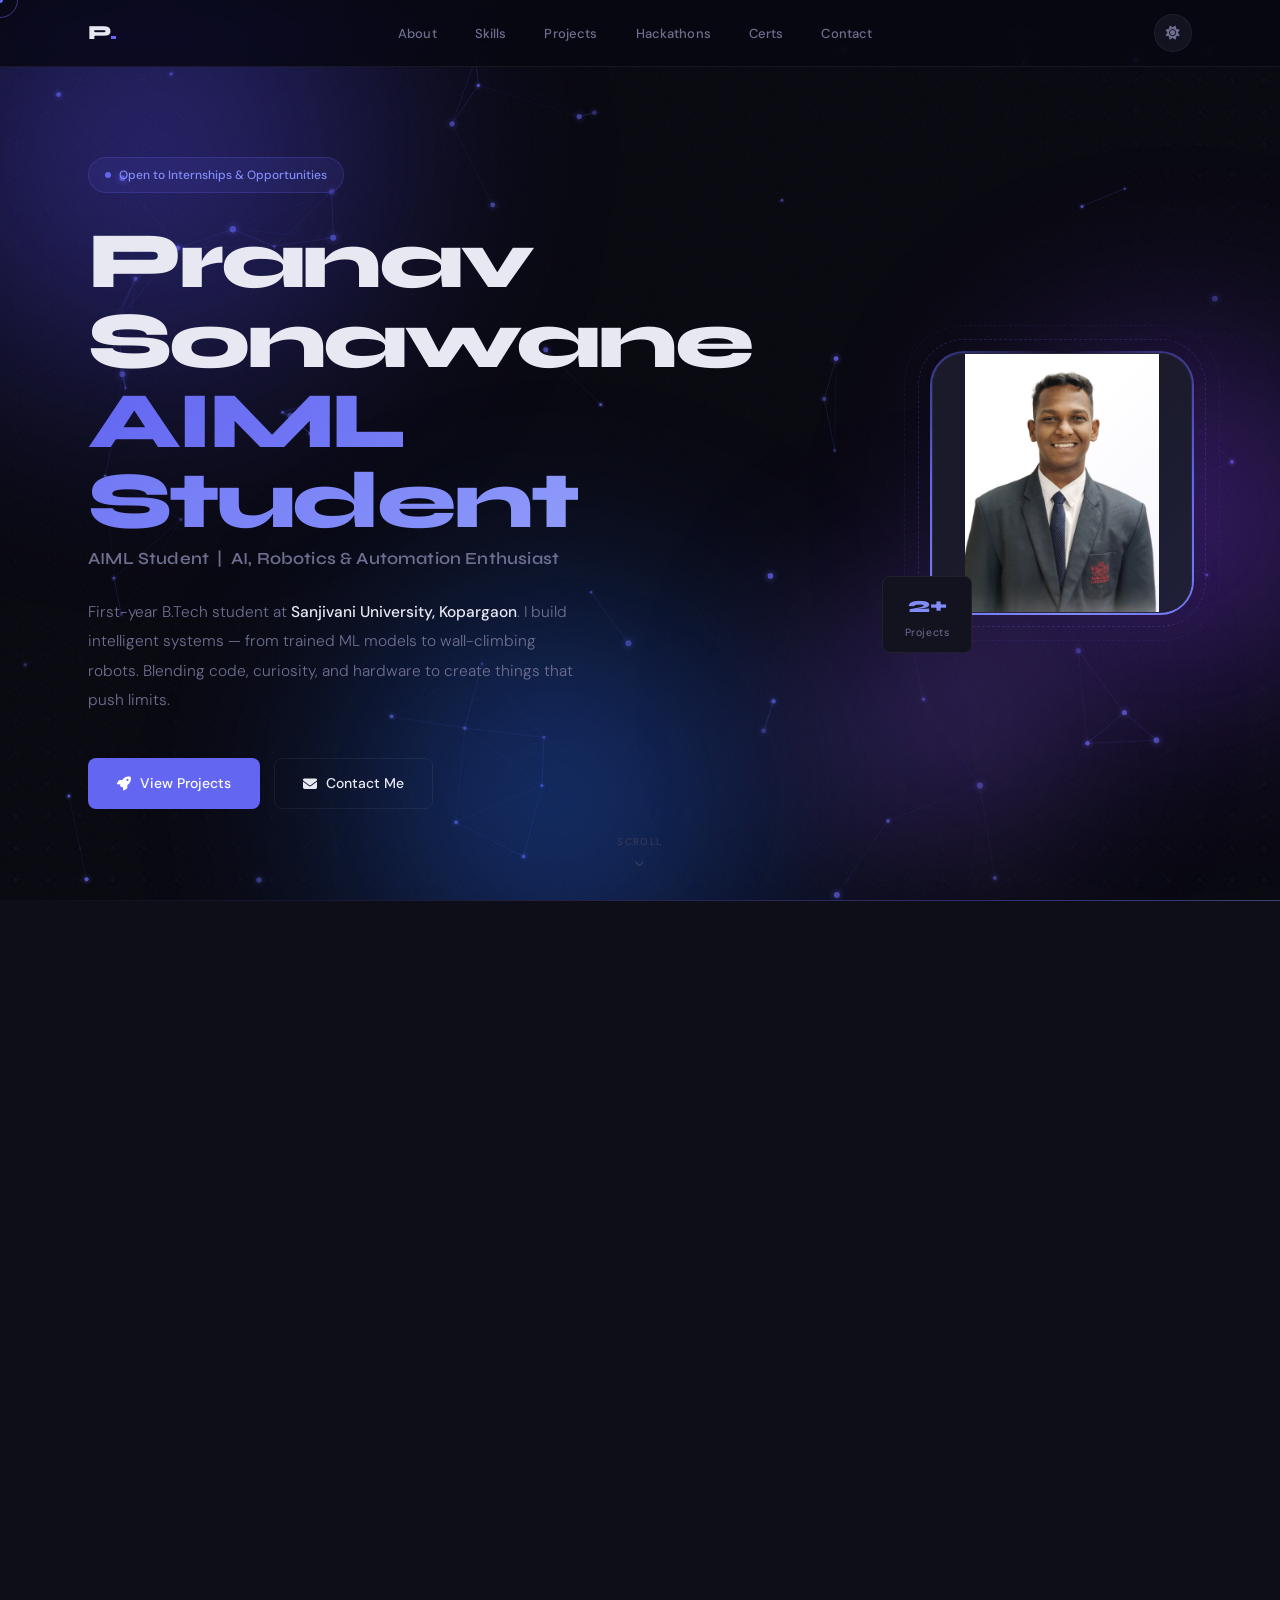
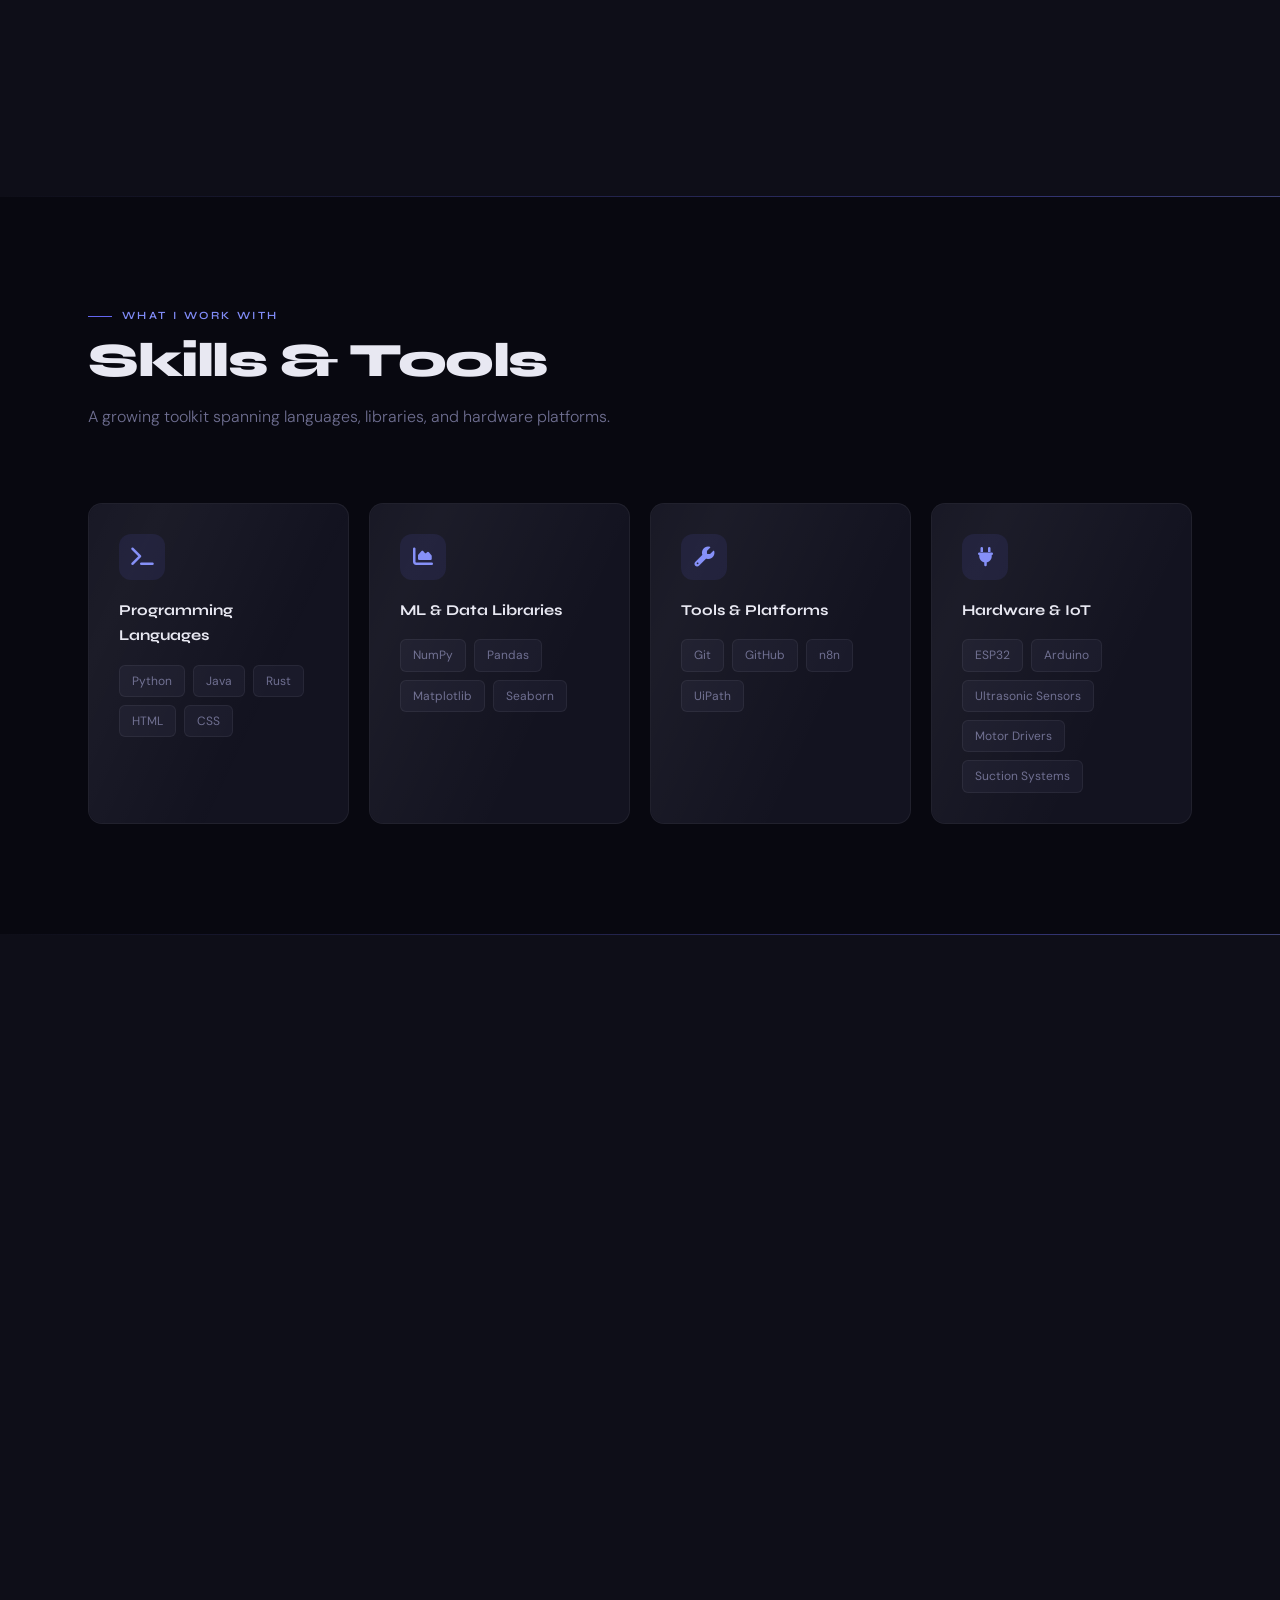
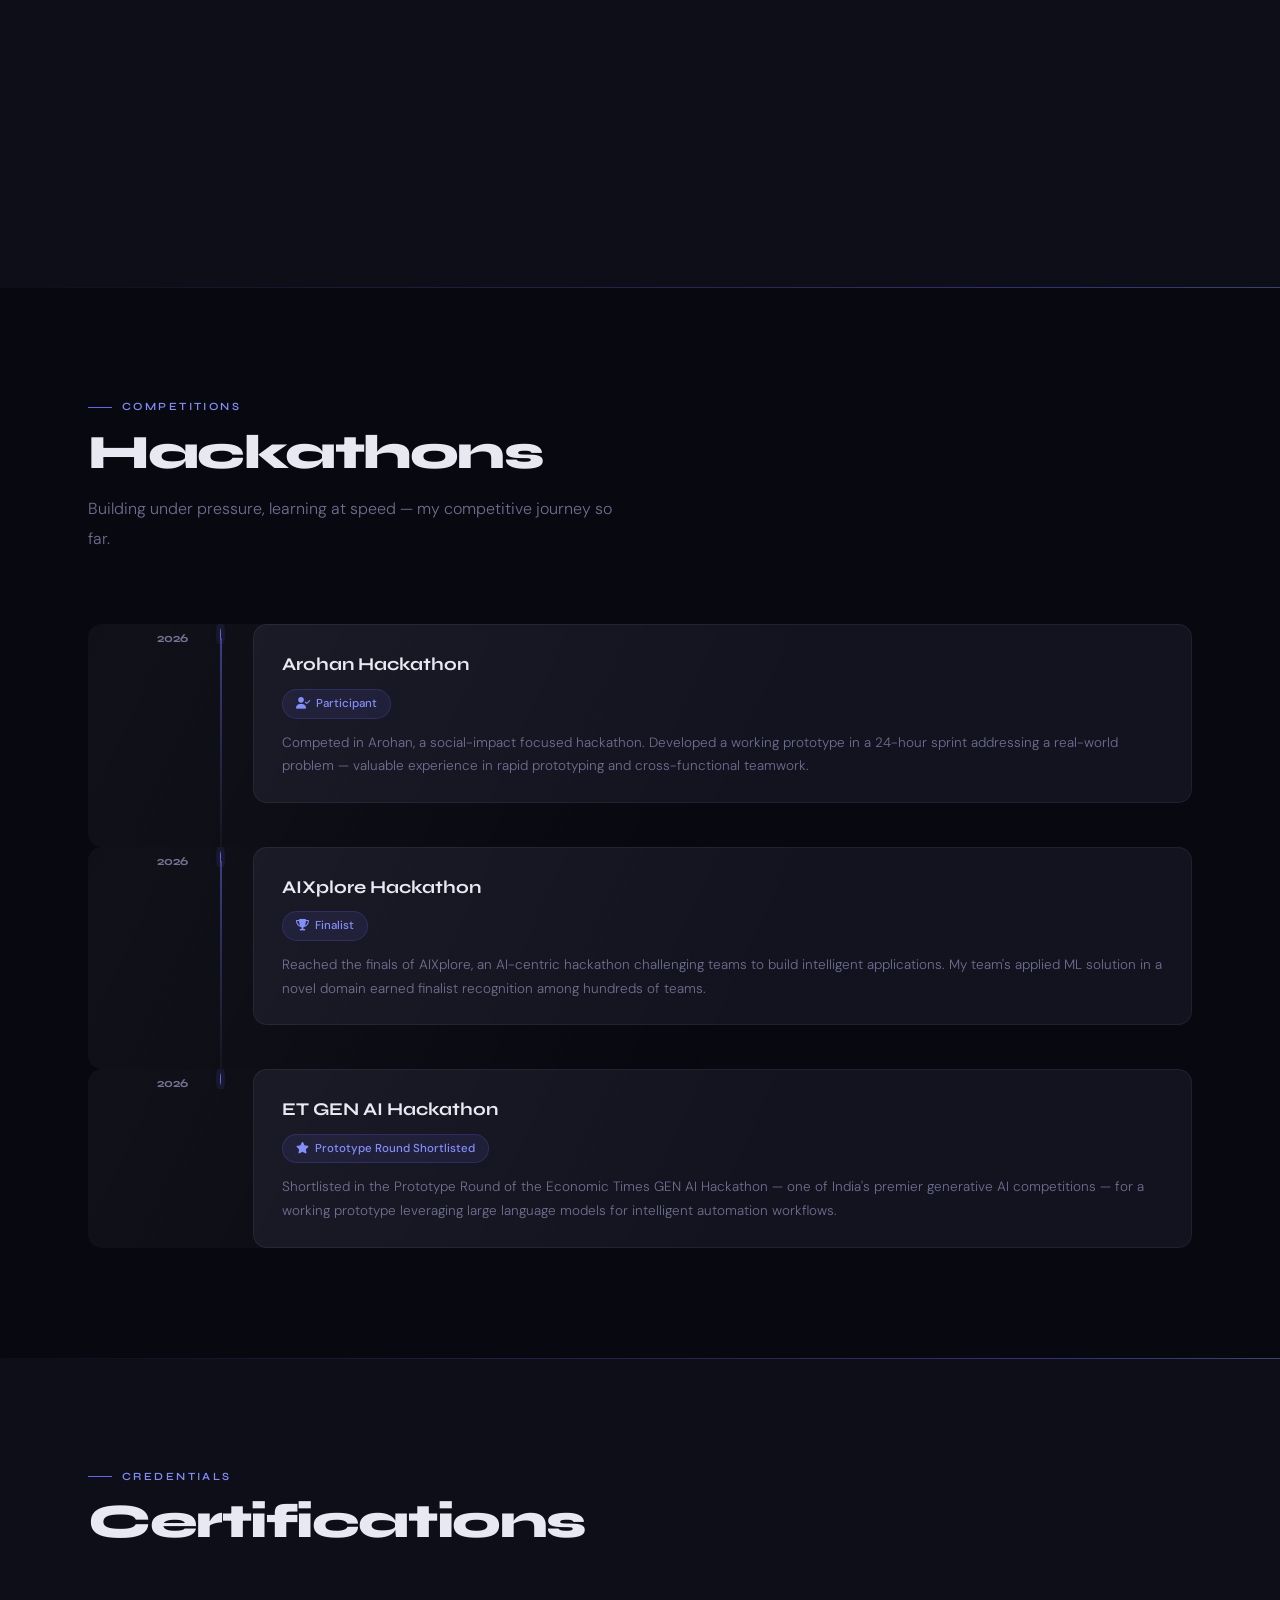
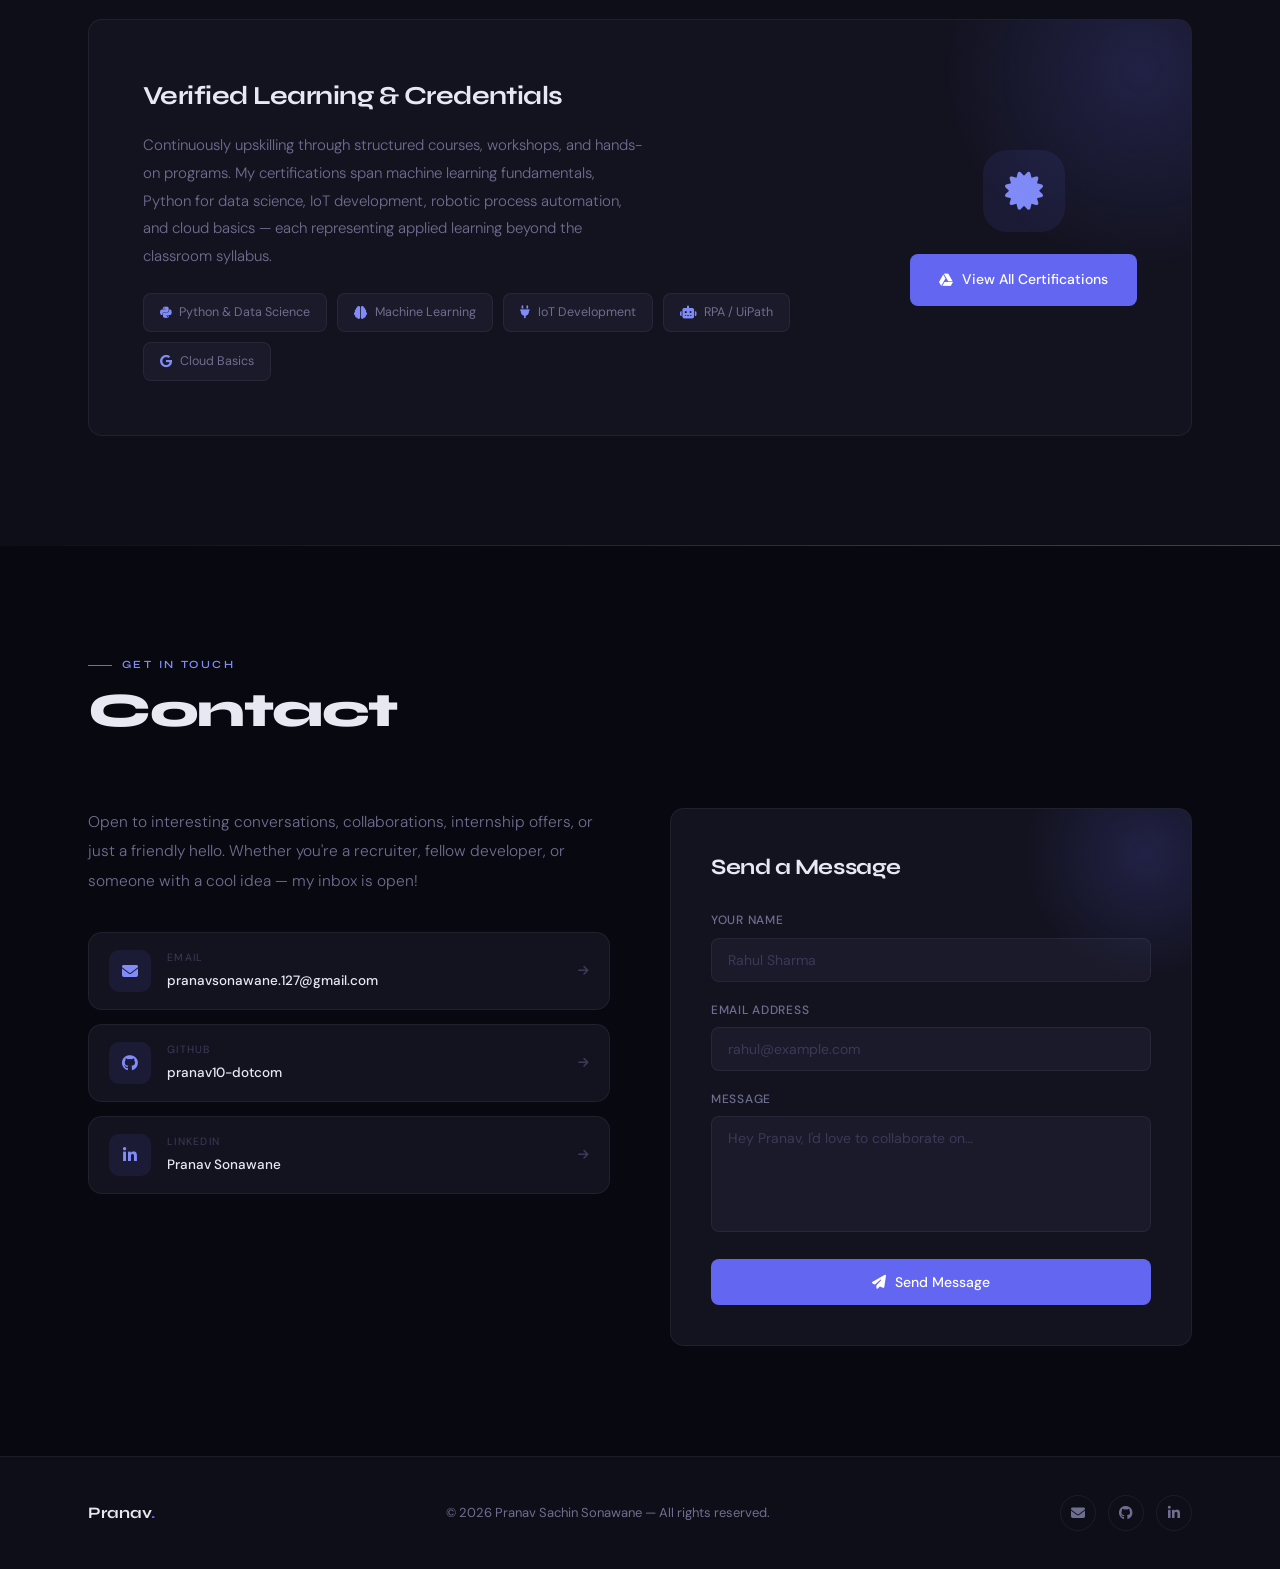
==== commit 876c69d6: "Enable link to Google Drive certifications Uncommented the link to Google Drive for certifications." ====
--- a/index.html
+++ b/index.html
@@ -542,7 +542,7 @@
           <div class="cert-icon-big" aria-hidden="true">
             <i class="fa-solid fa-certificate"></i>
           </div>
-          <!-- <a href="https://drive.google.com/drive/folders/1dJCU_oxZw3iQqDSGa8RJQ-VHPAJsGr7C?usp=drive_link -->
+          <a href="https://drive.google.com/drive/folders/1dJCU_oxZw3iQqDSGa8RJQ-VHPAJsGr7C?usp=drive_link
 " target="_blank" rel="noopener noreferrer" class="btn-primary">
             <i class="fa-brands fa-google-drive" aria-hidden="true"></i>
             View All Certifications
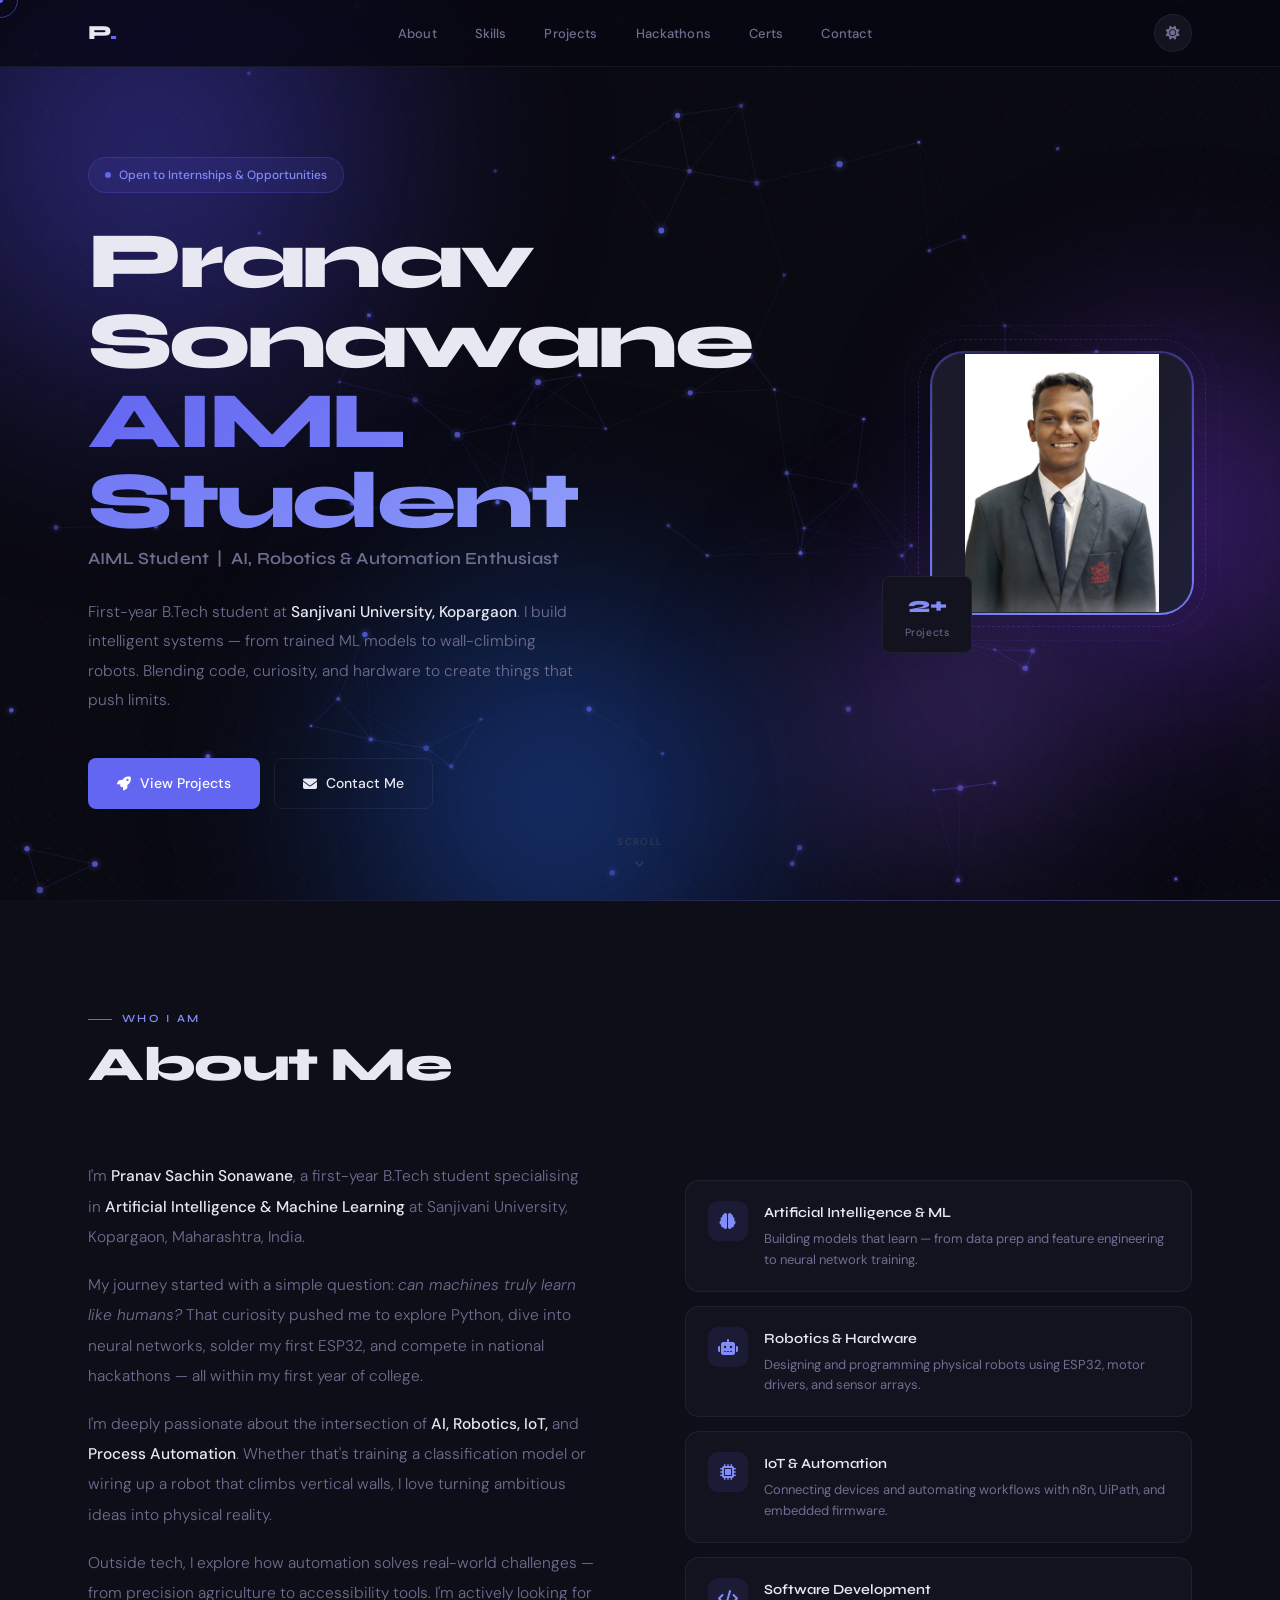
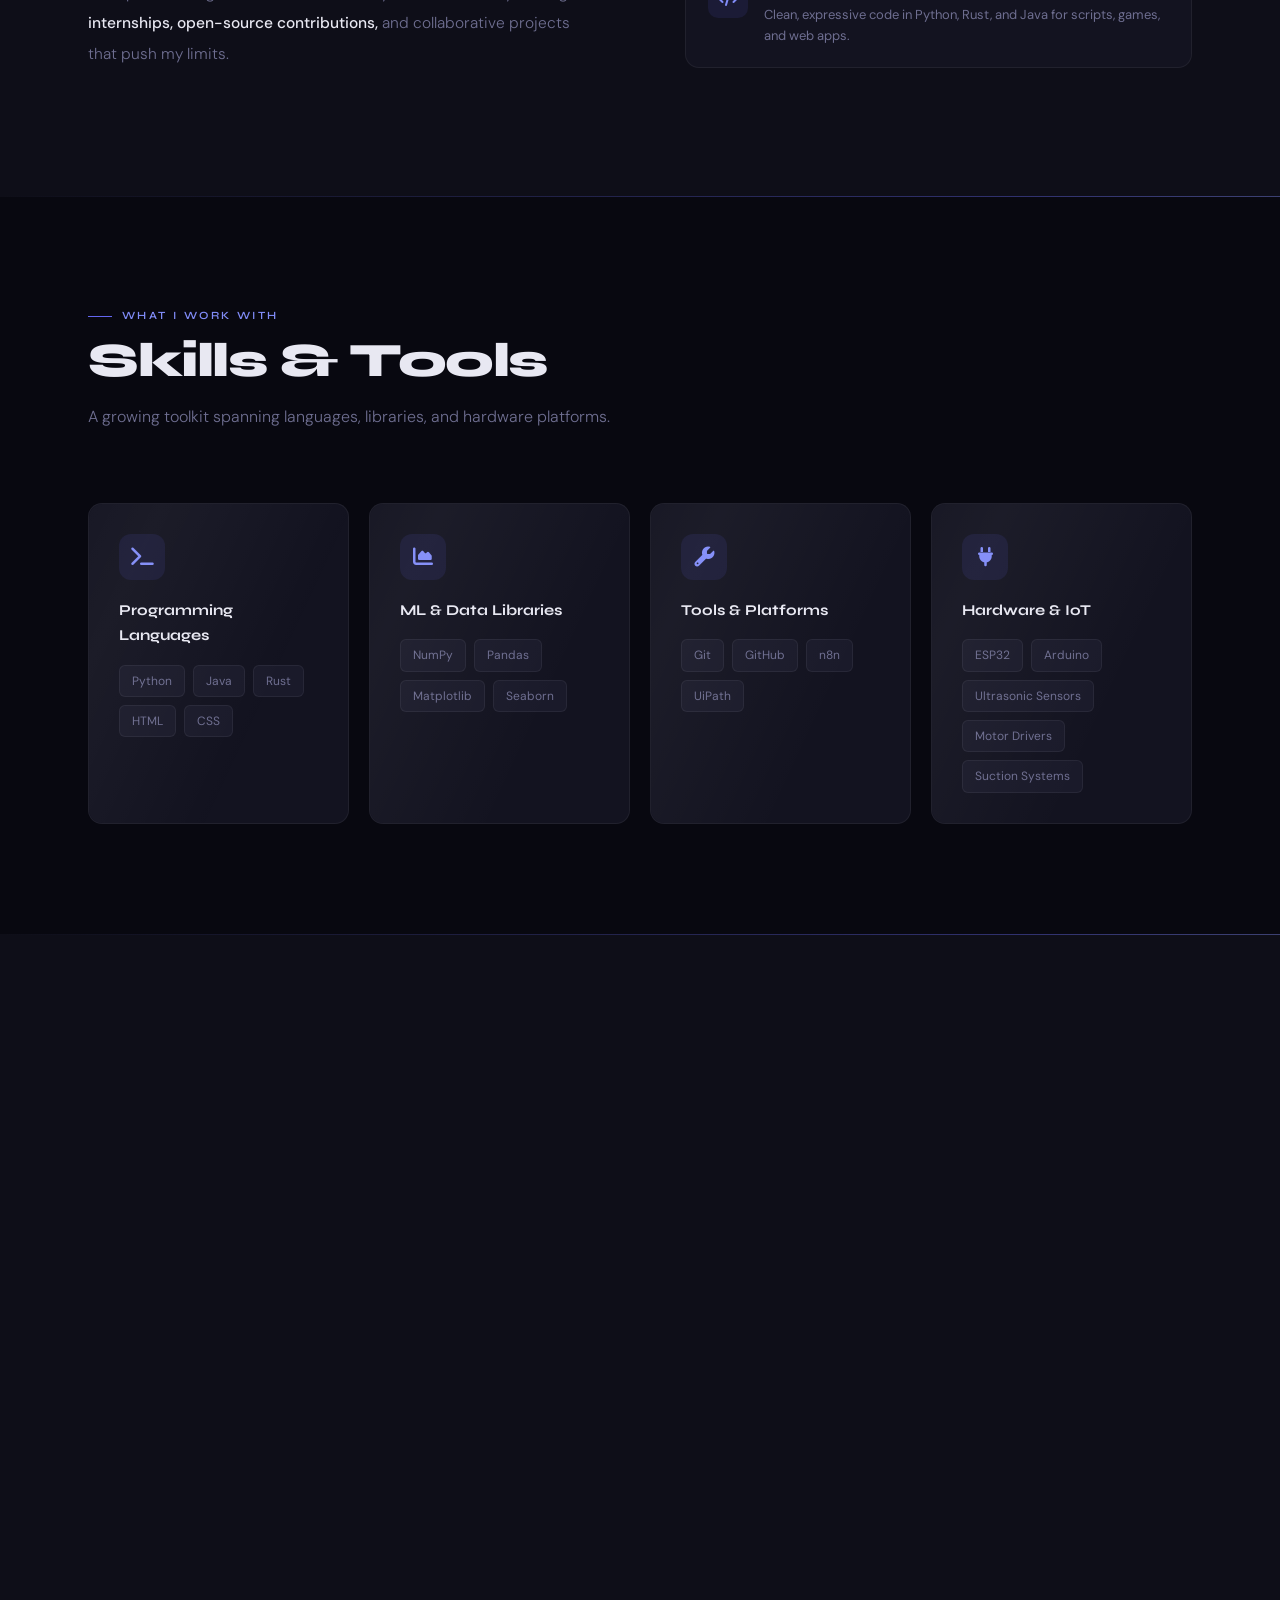
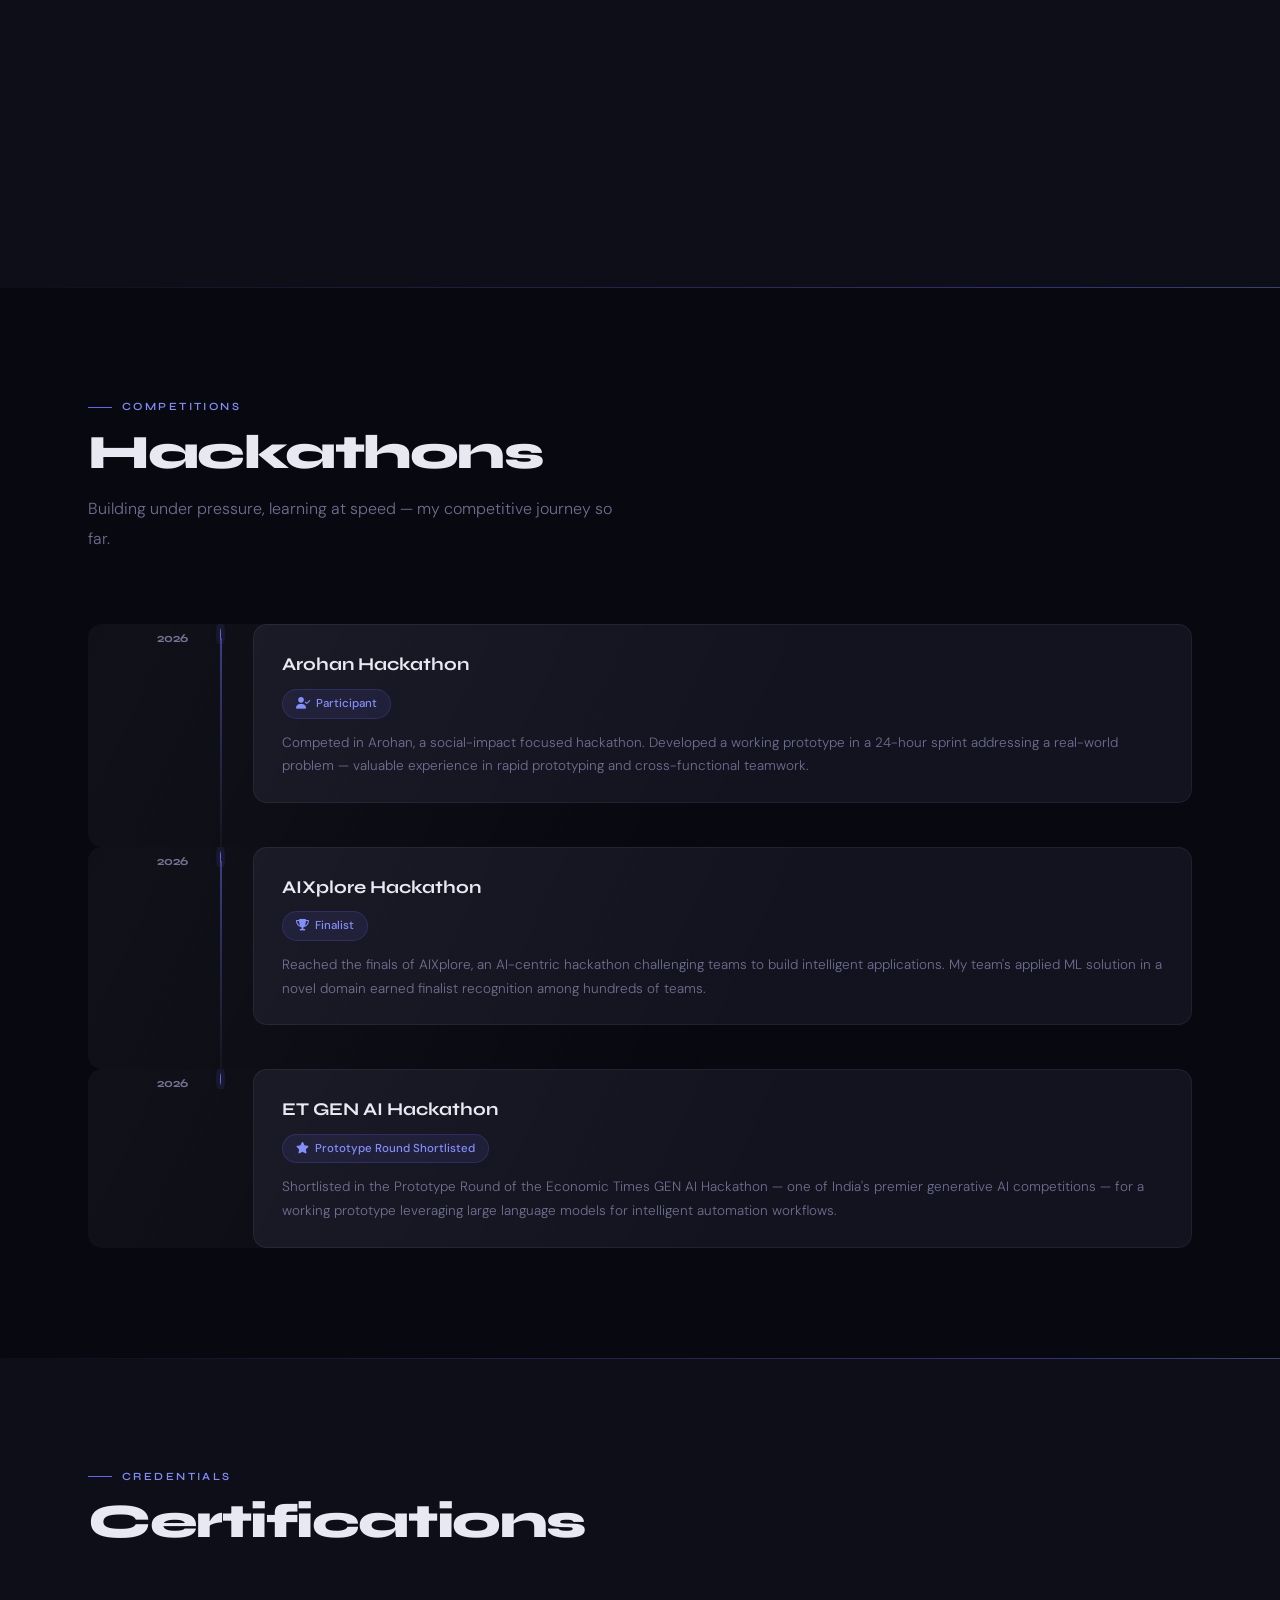
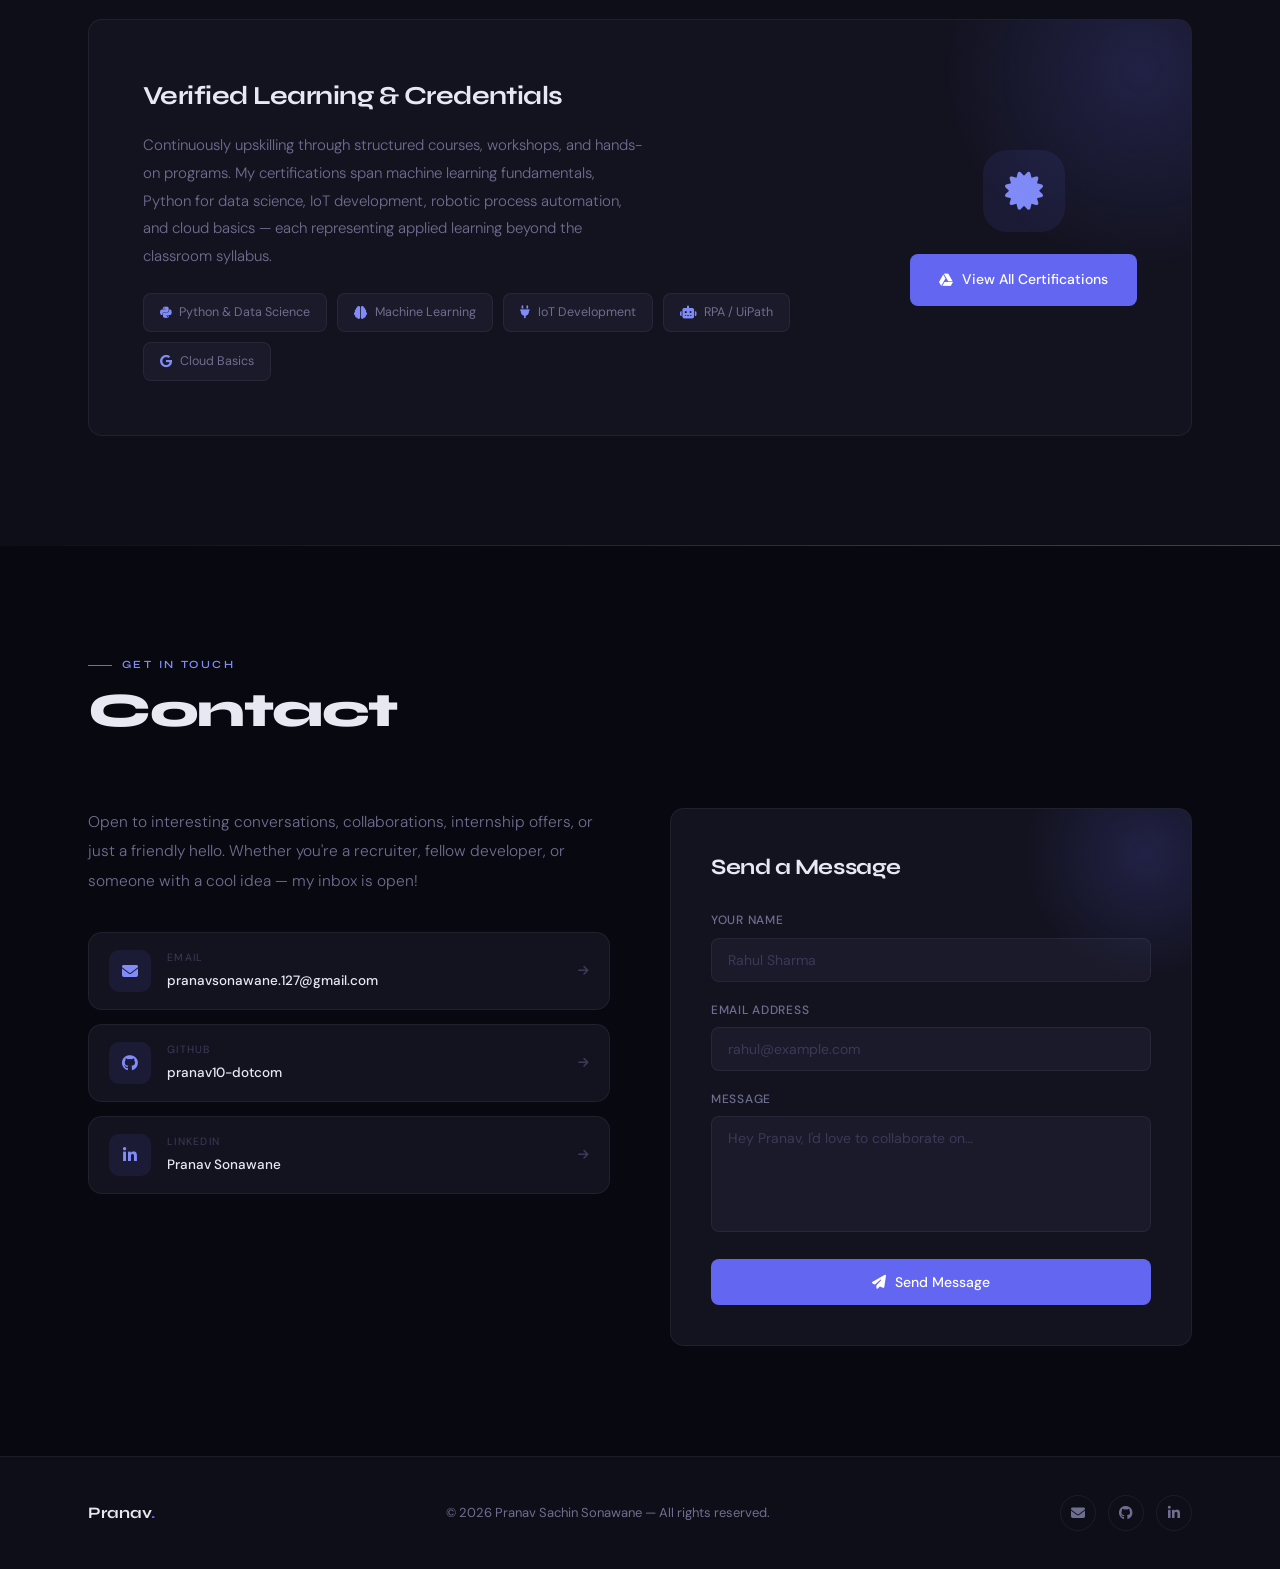
==== commit 5f219f03: "Fix link formatting for Google Drive certifications" ====
--- a/index.html
+++ b/index.html
@@ -542,7 +542,7 @@
           <div class="cert-icon-big" aria-hidden="true">
             <i class="fa-solid fa-certificate"></i>
           </div>
-          <a href="https://drive.google.com/drive/folders/1dJCU_oxZw3iQqDSGa8RJQ-VHPAJsGr7C?usp=drive_link
+          <a href="
 " target="_blank" rel="noopener noreferrer" class="btn-primary">
             <i class="fa-brands fa-google-drive" aria-hidden="true"></i>
             View All Certifications
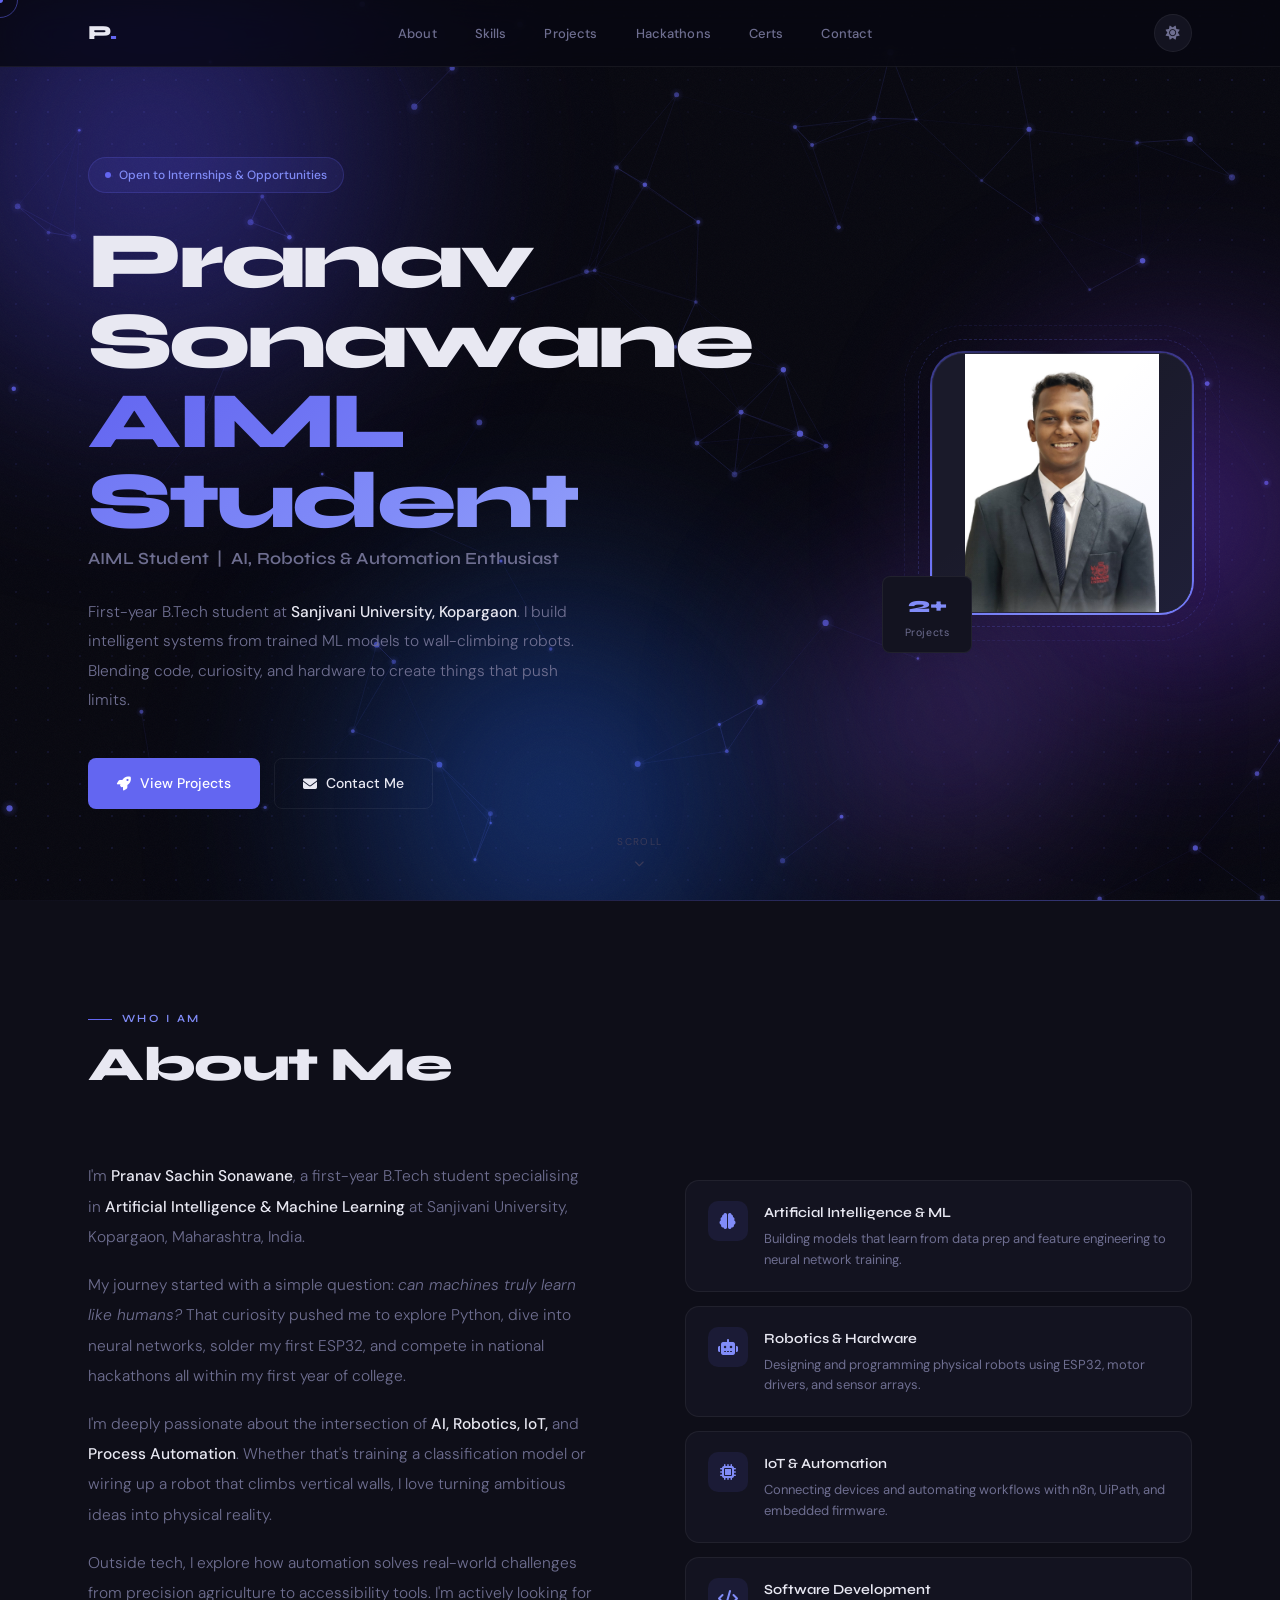
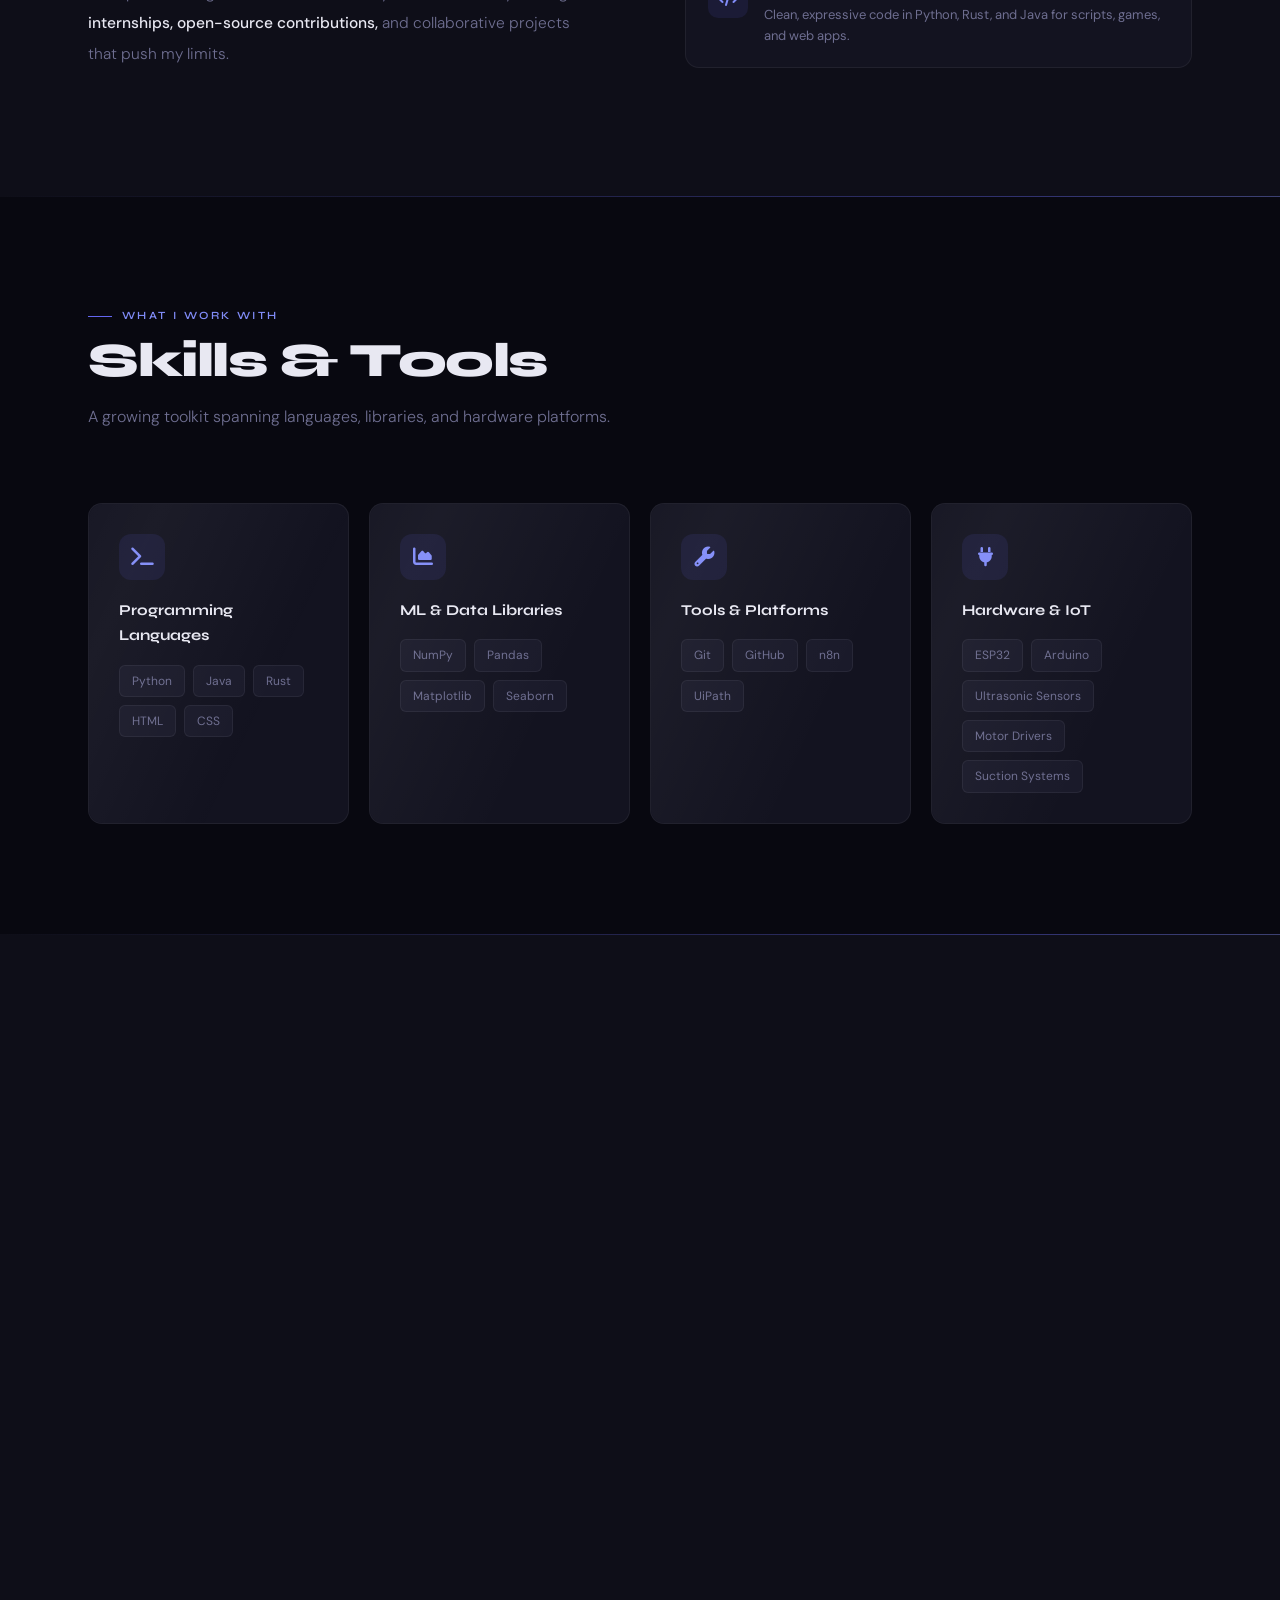
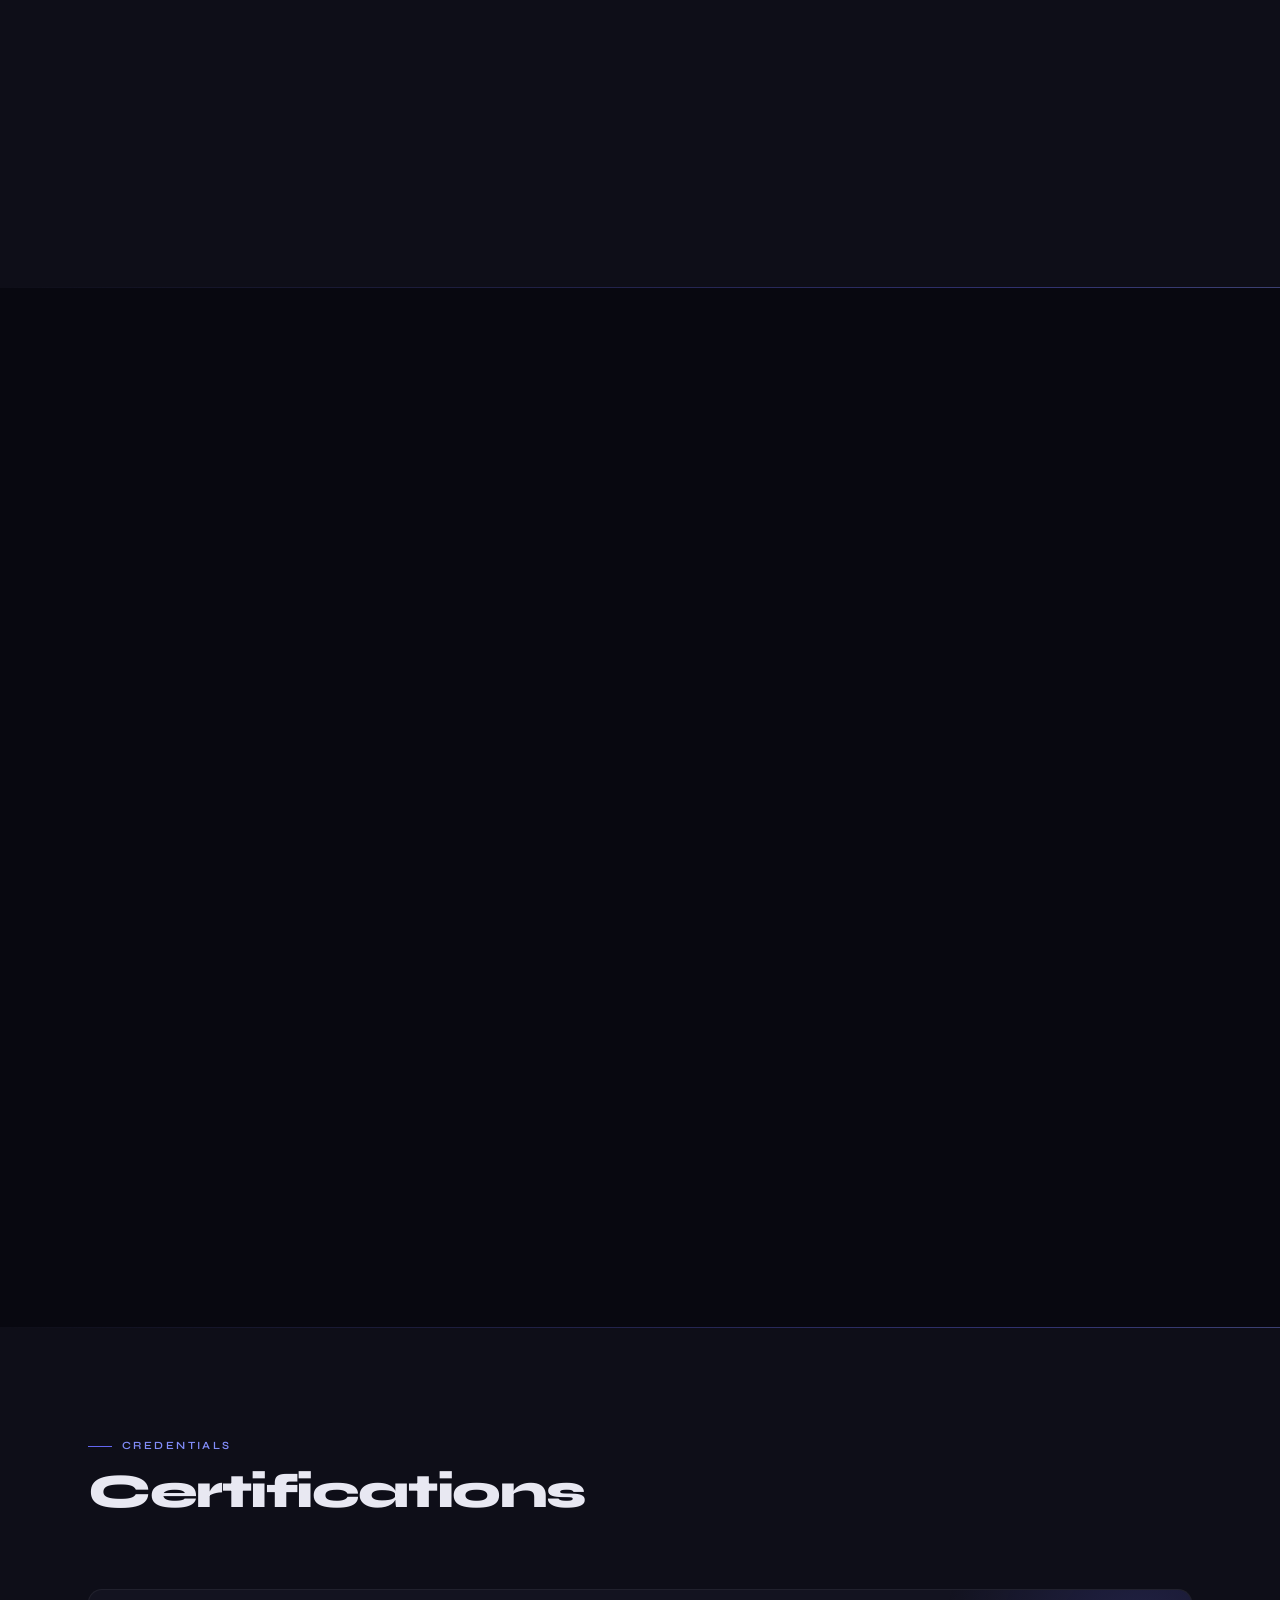
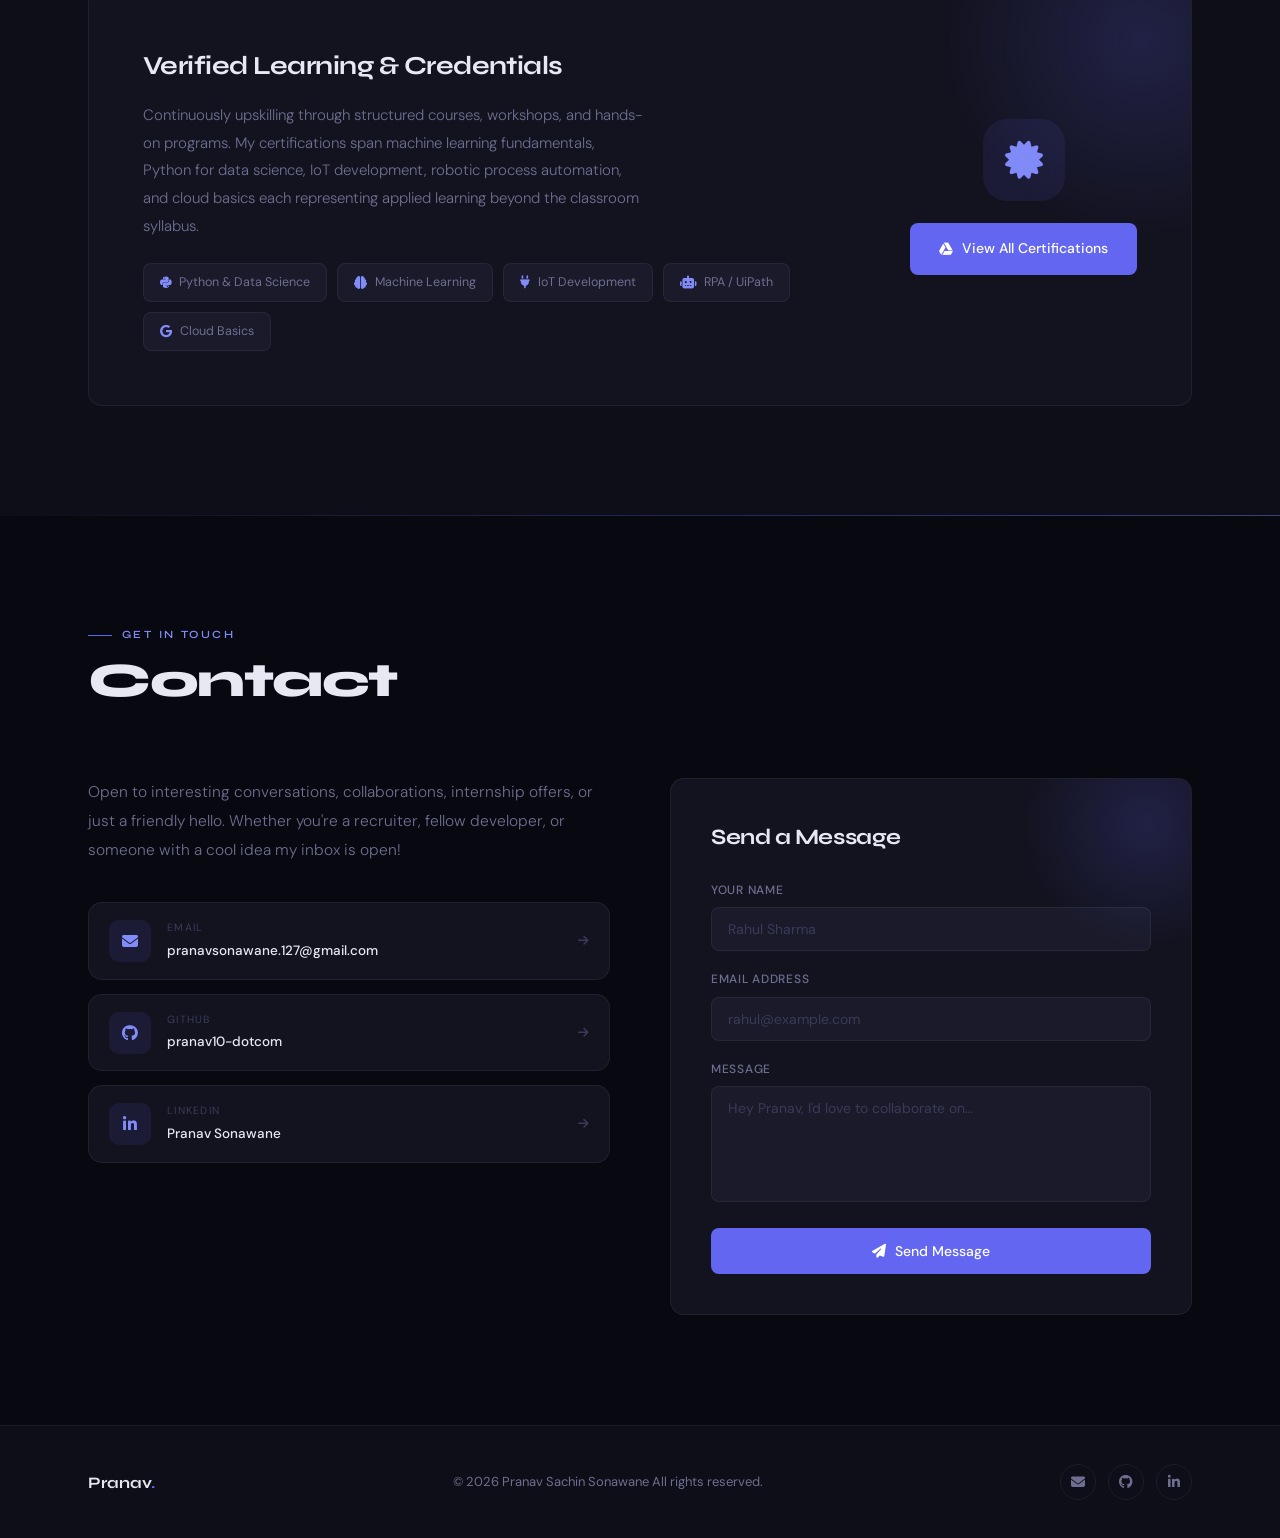
==== commit 20eede17: "Update index.html" ====
--- a/index.html
+++ b/index.html
@@ -85,7 +85,7 @@
     <div class="container">
       <div class="nav-inner">
 
-        <a href="#home" class="nav-logo" aria-label="Pranav Sonawane — Home">
+        <a href="#home" class="nav-logo" aria-label="Pranav Sonawane Home">
           P<span>.</span>
         </a>
 
@@ -153,7 +153,7 @@
 
           <p class="hero-intro">
             First-year B.Tech student at <strong>Sanjivani University, Kopargaon</strong>.
-            I build intelligent systems — from trained ML models to wall-climbing robots.
+            I build intelligent systems from trained ML models to wall-climbing robots.
             Blending code, curiosity, and hardware to create things that push limits.
           </p>
 
@@ -219,7 +219,7 @@
           <p>
             My journey started with a simple question: <em>can machines truly learn like humans?</em>
             That curiosity pushed me to explore Python, dive into neural networks, solder my
-            first ESP32, and compete in national hackathons — all within my first year of college.
+            first ESP32, and compete in national hackathons  all within my first year of college.
           </p>
           <p>
             I'm deeply passionate about the intersection of <strong>AI, Robotics, IoT,</strong>
@@ -228,7 +228,7 @@
             physical reality.
           </p>
           <p>
-            Outside tech, I explore how automation solves real-world challenges — from precision
+            Outside tech, I explore how automation solves real-world challenges  from precision
             agriculture to accessibility tools. I'm actively looking for <strong>internships,
               open-source contributions,</strong> and collaborative projects that push my limits.
           </p>
@@ -240,7 +240,7 @@
             <div class="ahi-icon"><i class="fa-solid fa-brain" aria-hidden="true"></i></div>
             <div>
               <h4>Artificial Intelligence &amp; ML</h4>
-              <p>Building models that learn — from data prep and feature engineering to neural network training.</p>
+              <p>Building models that learn from data prep and feature engineering to neural network training.</p>
             </div>
           </div>
           <div class="ahi">
@@ -385,7 +385,7 @@
             A Python-based multiplayer maze-solving game where players compete to find the
             shortest path through procedurally generated mazes. Features real-time
             networking, custom maze-generation algorithms (DFS/BFS), and a polished
-            visual interface — built to sharpen algorithm design skills.
+            visual interface  built to sharpen algorithm design skills.
           </p>
           <div class="project-stack">
             <span class="project-tech">Python</span>
@@ -431,7 +431,7 @@
       <div class="section-head reveal">
         <p class="section-label">Competitions</p>
         <h2 class="section-title">Hackathons</h2>
-        <p class="section-sub">Building under pressure, learning at speed — my competitive journey so far.</p>
+        <p class="section-sub">Building under pressure, learning at speed  my competitive journey so far.</p>
       </div>
 
       <div class="timeline" role="list">
@@ -449,7 +449,7 @@
             </div>
             <p class="tl-desc">
               Competed in Arohan, a social-impact focused hackathon. Developed a working
-              prototype in a 24-hour sprint addressing a real-world problem — valuable
+              prototype in a 24-hour sprint addressing a real-world problem valuable
               experience in rapid prototyping and cross-functional teamwork.
             </p>
           </div>
@@ -486,8 +486,8 @@
               <i class="fa-solid fa-star" aria-hidden="true"></i> Prototype Round Shortlisted
             </div>
             <p class="tl-desc">
-              Shortlisted in the Prototype Round of the Economic Times GEN AI Hackathon —
-              one of India's premier generative AI competitions — for a working prototype
+              Shortlisted in the Prototype Round of the Economic Times GEN AI Hackathon 
+              one of India's premier generative AI competitions for a working prototype
               leveraging large language models for intelligent automation workflows.
             </p>
           </div>
@@ -516,7 +516,7 @@
           <p>
             Continuously upskilling through structured courses, workshops, and hands-on
             programs. My certifications span machine learning fundamentals, Python for
-            data science, IoT development, robotic process automation, and cloud basics —
+            data science, IoT development, robotic process automation, and cloud basics
             each representing applied learning beyond the classroom syllabus.
           </p>
           <div class="cert-badges">
@@ -569,7 +569,7 @@
           <p>
             Open to interesting conversations, collaborations, internship offers, or just
             a friendly hello. Whether you're a recruiter, fellow developer, or someone
-            with a cool idea — my inbox is open!
+            with a cool idea my inbox is open!
           </p>
 
           <div class="contact-links">
@@ -654,7 +654,7 @@
         <div class="footer-logo">Pranav<span>.</span></div>
 
         <p class="footer-copy">
-          &copy; <span id="year"></span> Pranav Sachin Sonawane — All rights reserved.
+          &copy; <span id="year"></span> Pranav Sachin Sonawane All rights reserved.
         </p>
 
         <div class="footer-socials">
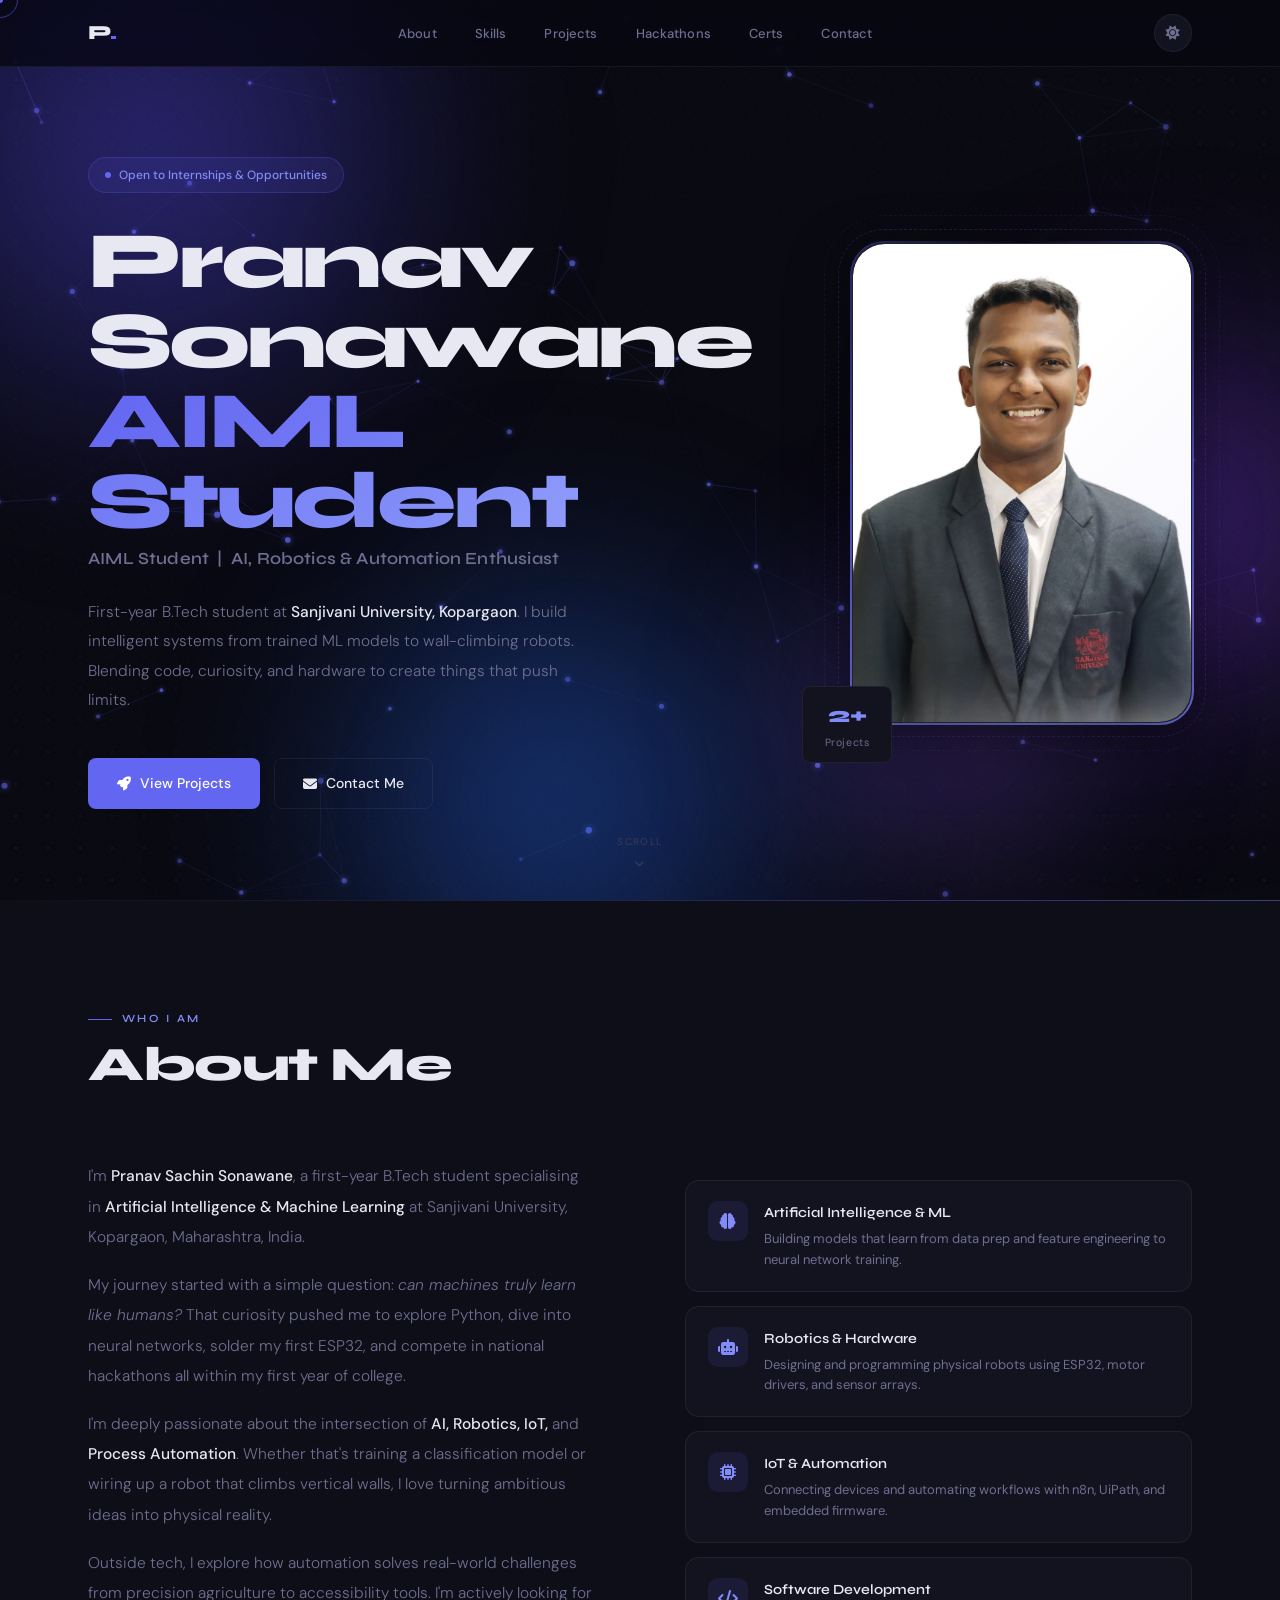
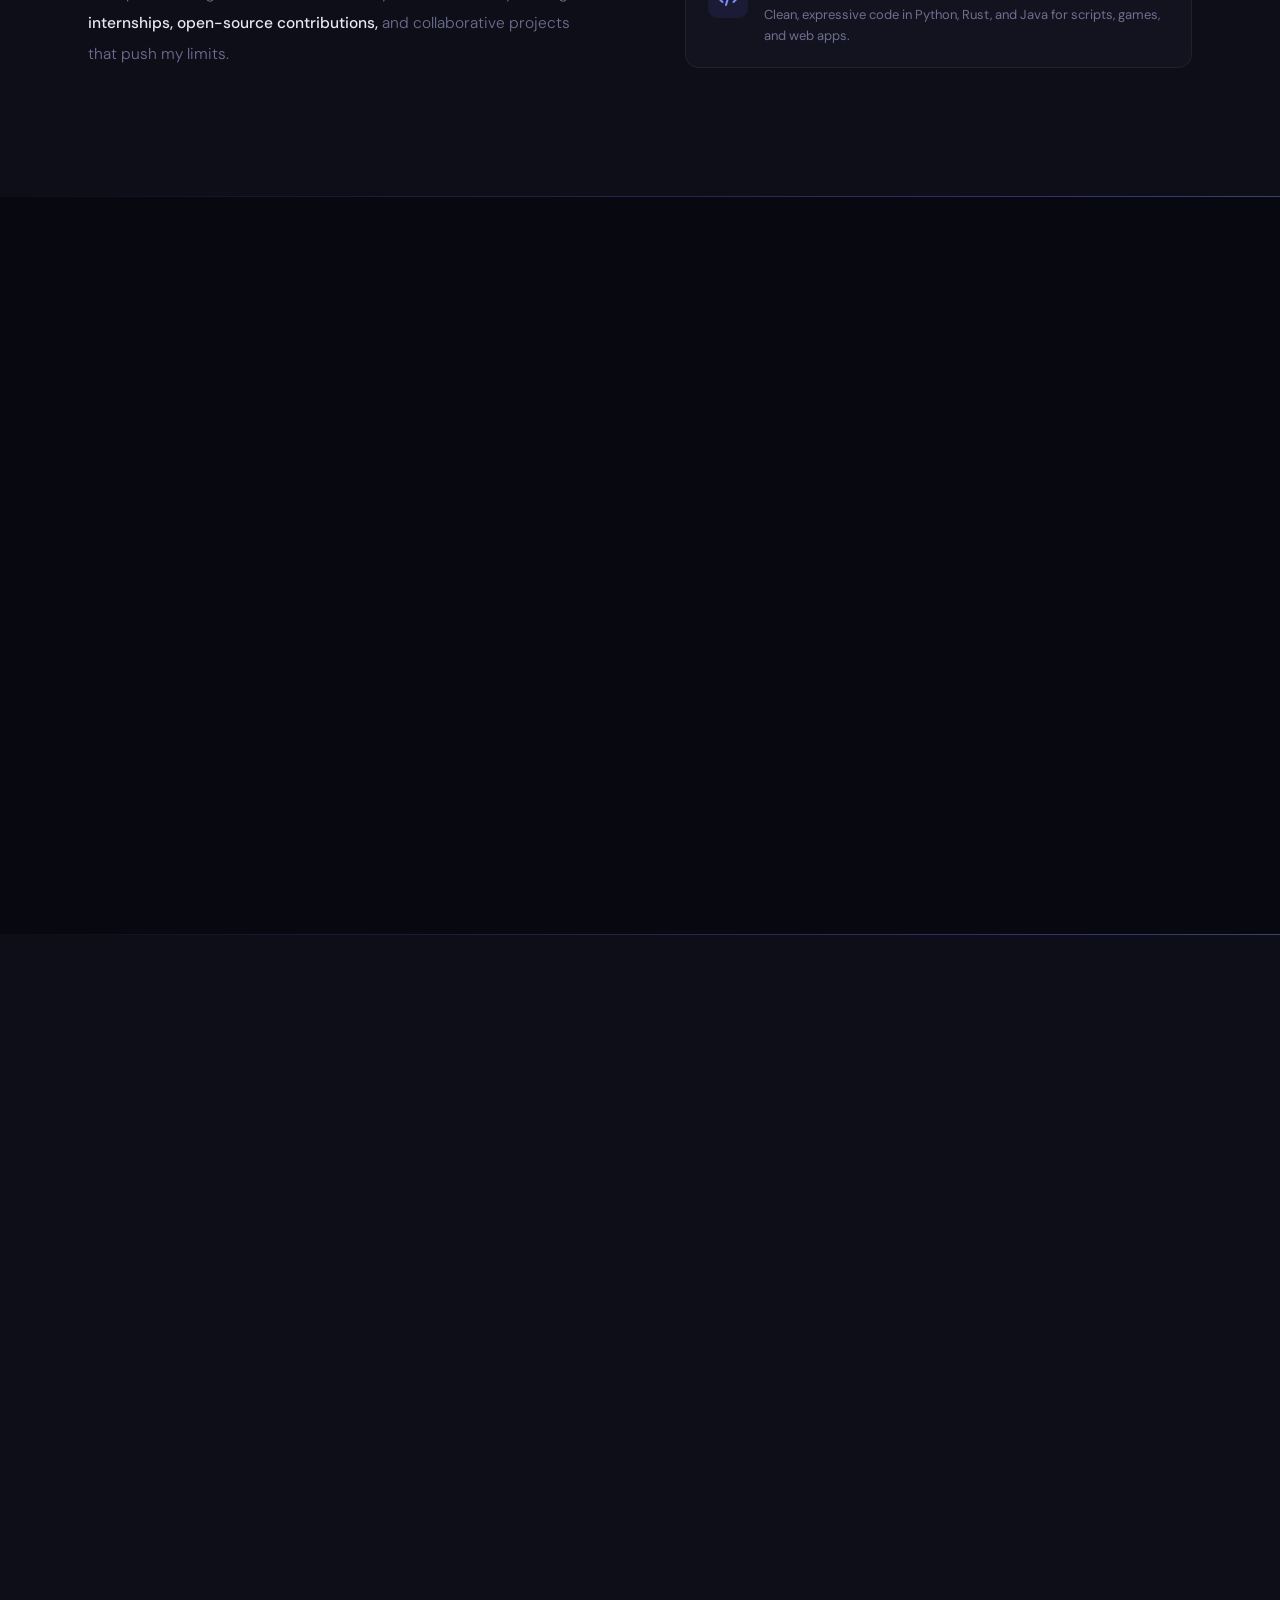
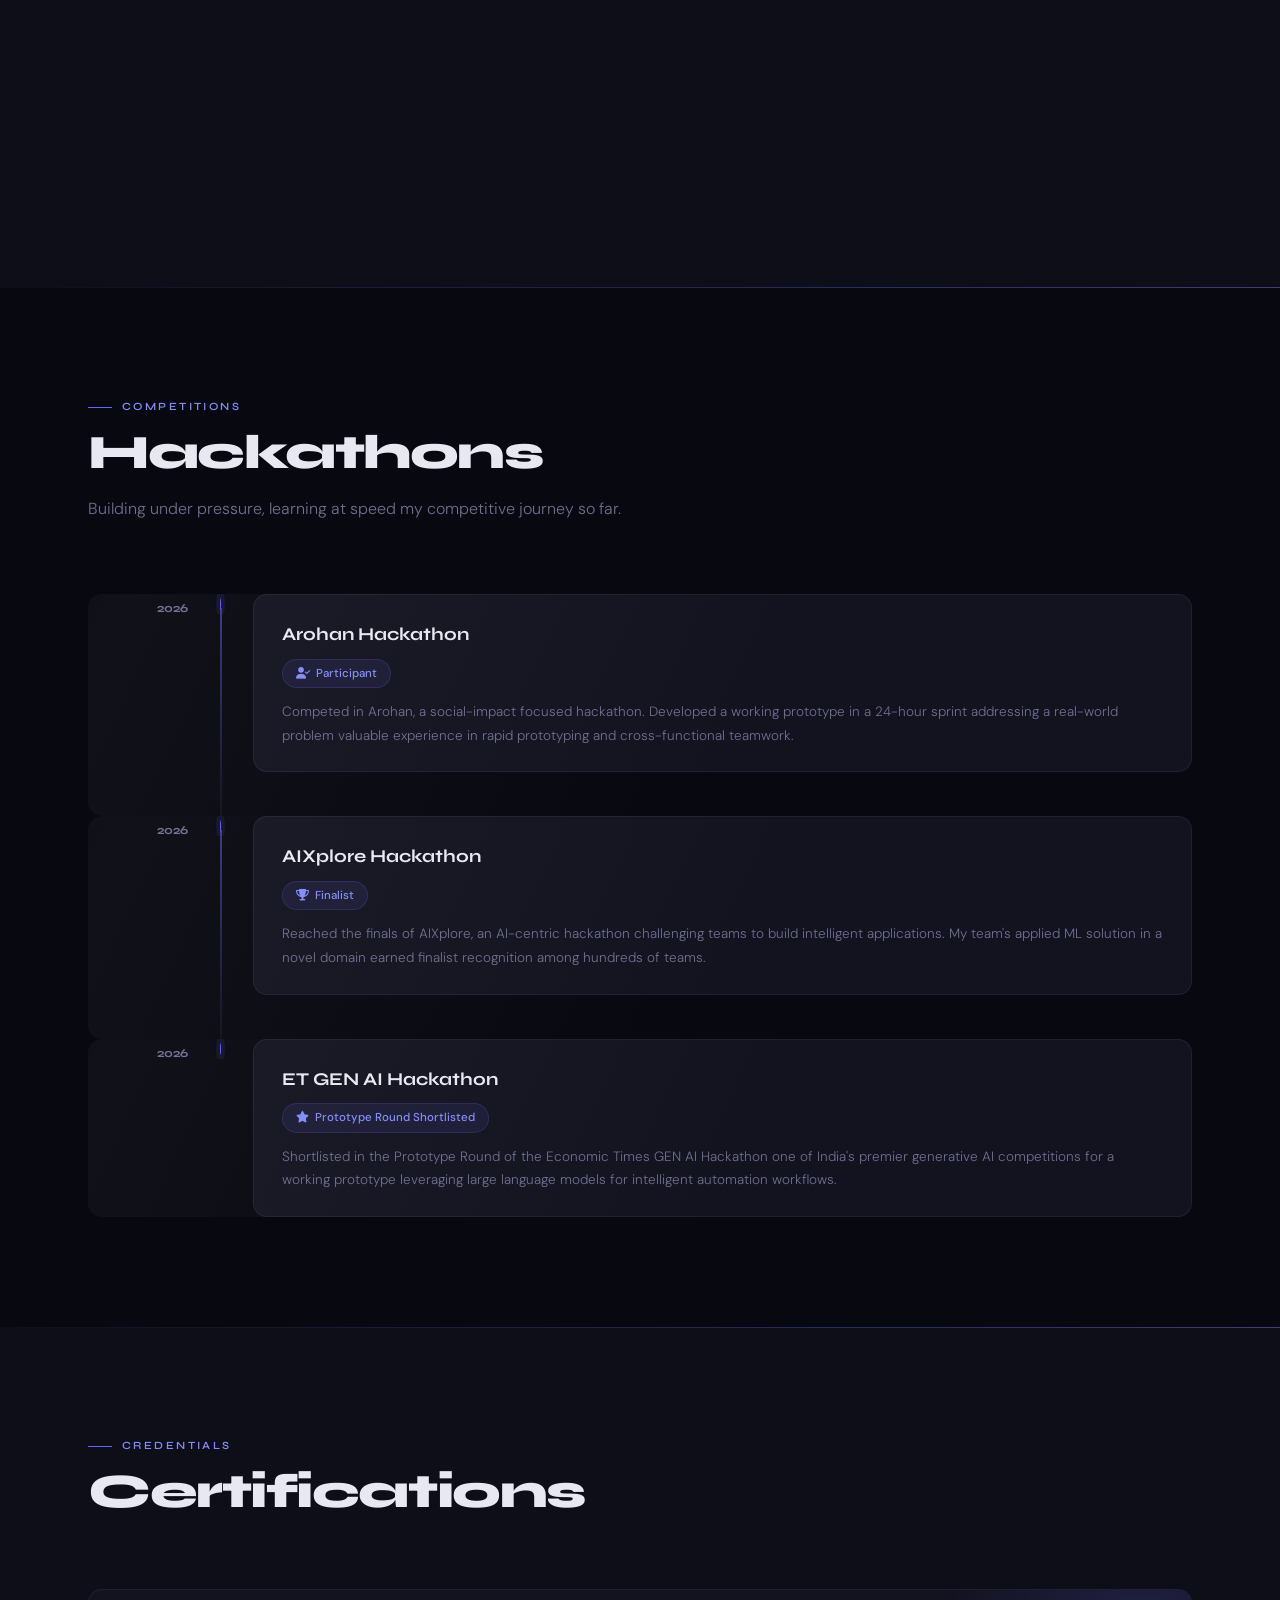
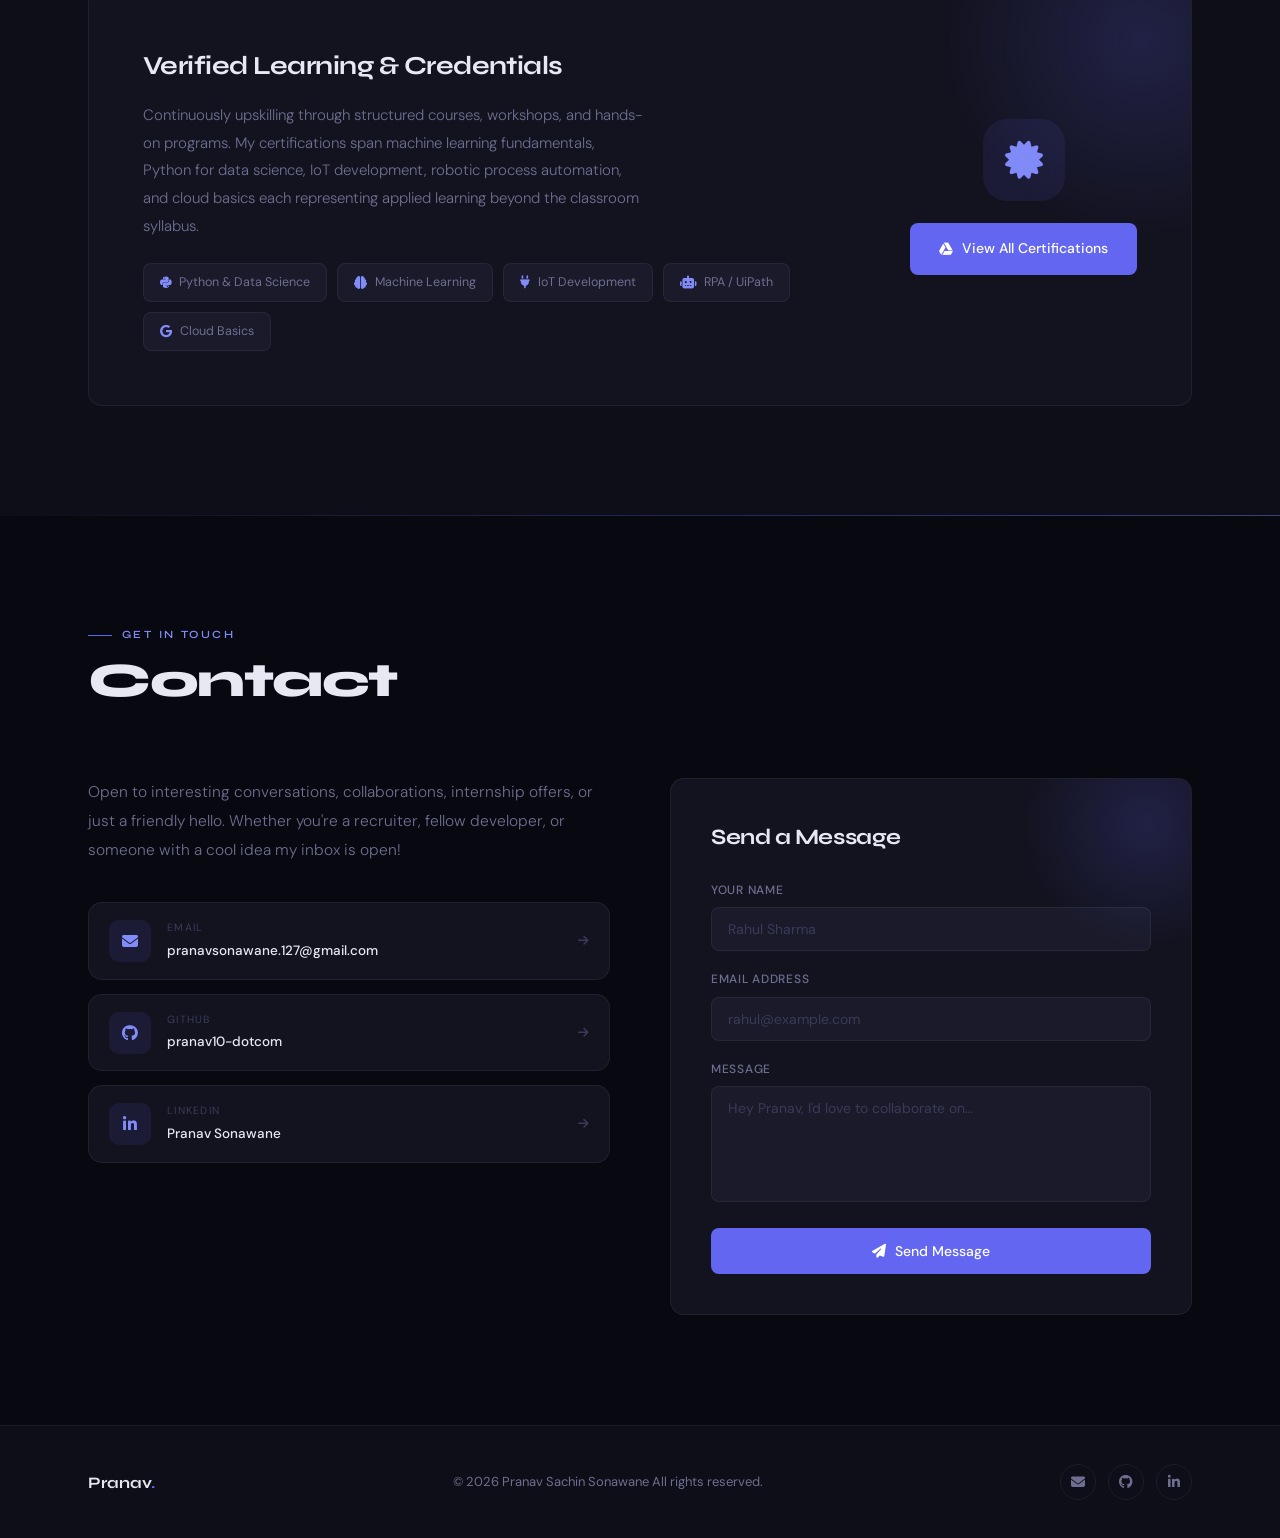
==== commit 9580a290: "Update certification link and structure in index.html" ====
--- a/index.html
+++ b/index.html
@@ -538,15 +538,11 @@
           </div>
         </div>
 
-        <div class="cert-action">
-          <div class="cert-icon-big" aria-hidden="true">
-            <i class="fa-solid fa-certificate"></i>
-          </div>
-          <a href="
-" target="_blank" rel="noopener noreferrer" class="btn-primary">
-            <i class="fa-brands fa-google-drive" aria-hidden="true"></i>
-            View All Certifications
-          </a>
+          <div class="cert-action">
+                    <div class="cert-icon-big"><i class="fa-solid fa-certificate"></i></div>
+                    <a href="https://drive.google.com/drive/folders/1dJCU_oxZw3iQqDSGa8RJQ-VHPAJsGr7C?usp=sharing" target="_blank" rel="noopener" class="btn-primary">
+                        <i class="fa-brands fa-google-drive"></i> View All Certifications
+                    </a>
         </div>
       </div>
     </div>
--- a/css/style.css
+++ b/css/style.css
@@ -462,24 +462,28 @@
 .hero-btns { display: flex; gap: 14px; flex-wrap: wrap; }
 
 /* Avatar */
+/* Avatar */
 .hero-avatar-wrap {
   position: relative;
-  flex-shrink: 10;
-  width: min(260px, 100%);
+  width: 340px;
+  height: 480px;
   display: flex;
   align-items: center;
   justify-content: center;
 }
 
 .hero-avatar {
-  width: 260px; height: 260px;
-  aspect-ratio: 1 / 1;
+  width: 100%;
+  height: 100%;
   border-radius: 32px;
-  background: linear-gradient(135deg, var(--accent-dim), var(--bg-card2));
-  border: 1px solid var(--border);
-  display: flex; align-items: center; justify-content: center;
+  background: transparent;
+  border: 1px solid var(--border);
+  display: flex;
+  align-items: center;
+  justify-content: center;
   position: relative;
   overflow: hidden;
+  box-shadow: var(--shadow);
 }
 
 .hero-avatar-inner {
@@ -496,10 +500,10 @@
 .hero-avatar-img {
   width: 100%;
   height: 100%;
-  object-fit: contain;
+  object-fit: cover;
   object-position: center top;
   display: block;
-  background: var(--bg-card2);
+  border-radius: 32px;
 }
 
 .hero-avatar::before {
--- a/css/responsive.css
+++ b/css/responsive.css
@@ -37,14 +37,74 @@
 
 /* ─── TABLET PORTRAIT ≤ 900px ────────────────────────────── */
 @media (max-width: 900px) {
-  /* Hero: stack vertically */
-  .hero-grid {
-    grid-template-columns: 1fr;
-    text-align: left;
-    gap: 0;
-  }
-
-  .hero-avatar-wrap { display: none; }
+
+/* Hero: stack vertically */
+.hero-grid {
+grid-template-columns: 1fr;
+text-align: left;
+gap: 0;
+}
+
+/* SHOW avatar on mobile/tablet */
+.hero-avatar-wrap {
+display: flex;
+width: 240px;
+height: 340px;
+margin: 40px auto 0;
+align-items: center;
+justify-content: center;
+}
+
+.hero-avatar {
+width: 100%;
+height: 100%;
+border-radius: 24px;
+overflow: hidden;
+}
+
+.hero-avatar-img {
+width: 100%;
+height: 100%;
+object-fit: cover;
+object-position: center top;
+border-radius: 24px;
+}
+
+/* About: stack */
+.about-grid {
+grid-template-columns: 1fr;
+gap: 48px;
+}
+
+/* Contact: stack */
+.contact-grid {
+grid-template-columns: 1fr;
+gap: 40px;
+}
+
+/* Certs: stack */
+.cert-box {
+grid-template-columns: 1fr;
+text-align: left;
+padding: 36px;
+}
+
+.cert-action {
+text-align: left;
+display: flex;
+align-items: center;
+gap: 24px;
+}
+
+.cert-icon-big {
+margin: 0;
+}
+
+.cert-text p {
+max-width: 100%;
+}
+
+
 
   /* About: stack */
   .about-grid {
@@ -176,6 +236,7 @@
 
   .hero-name { font-size: 34px; }
 
+
   .project-title { font-size: 18px; }
 
   .tl-name { font-size: 16px; }
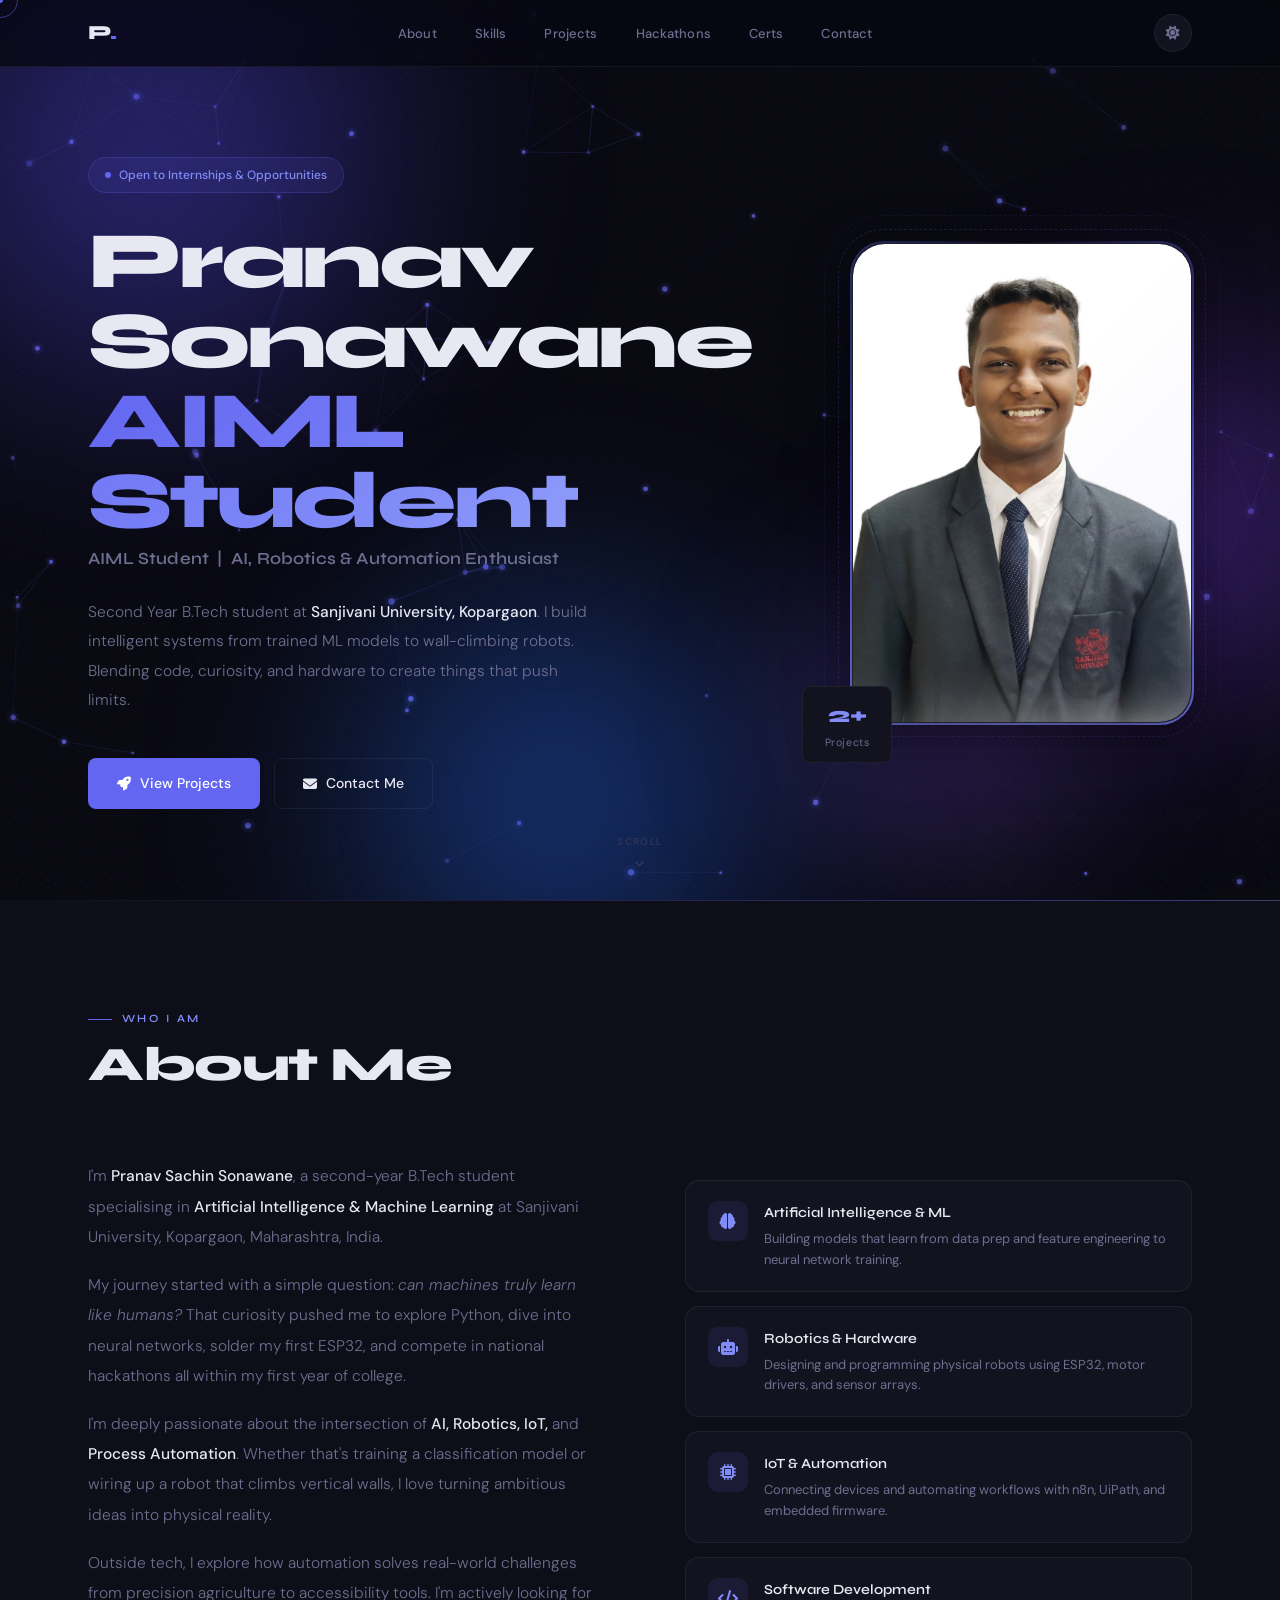
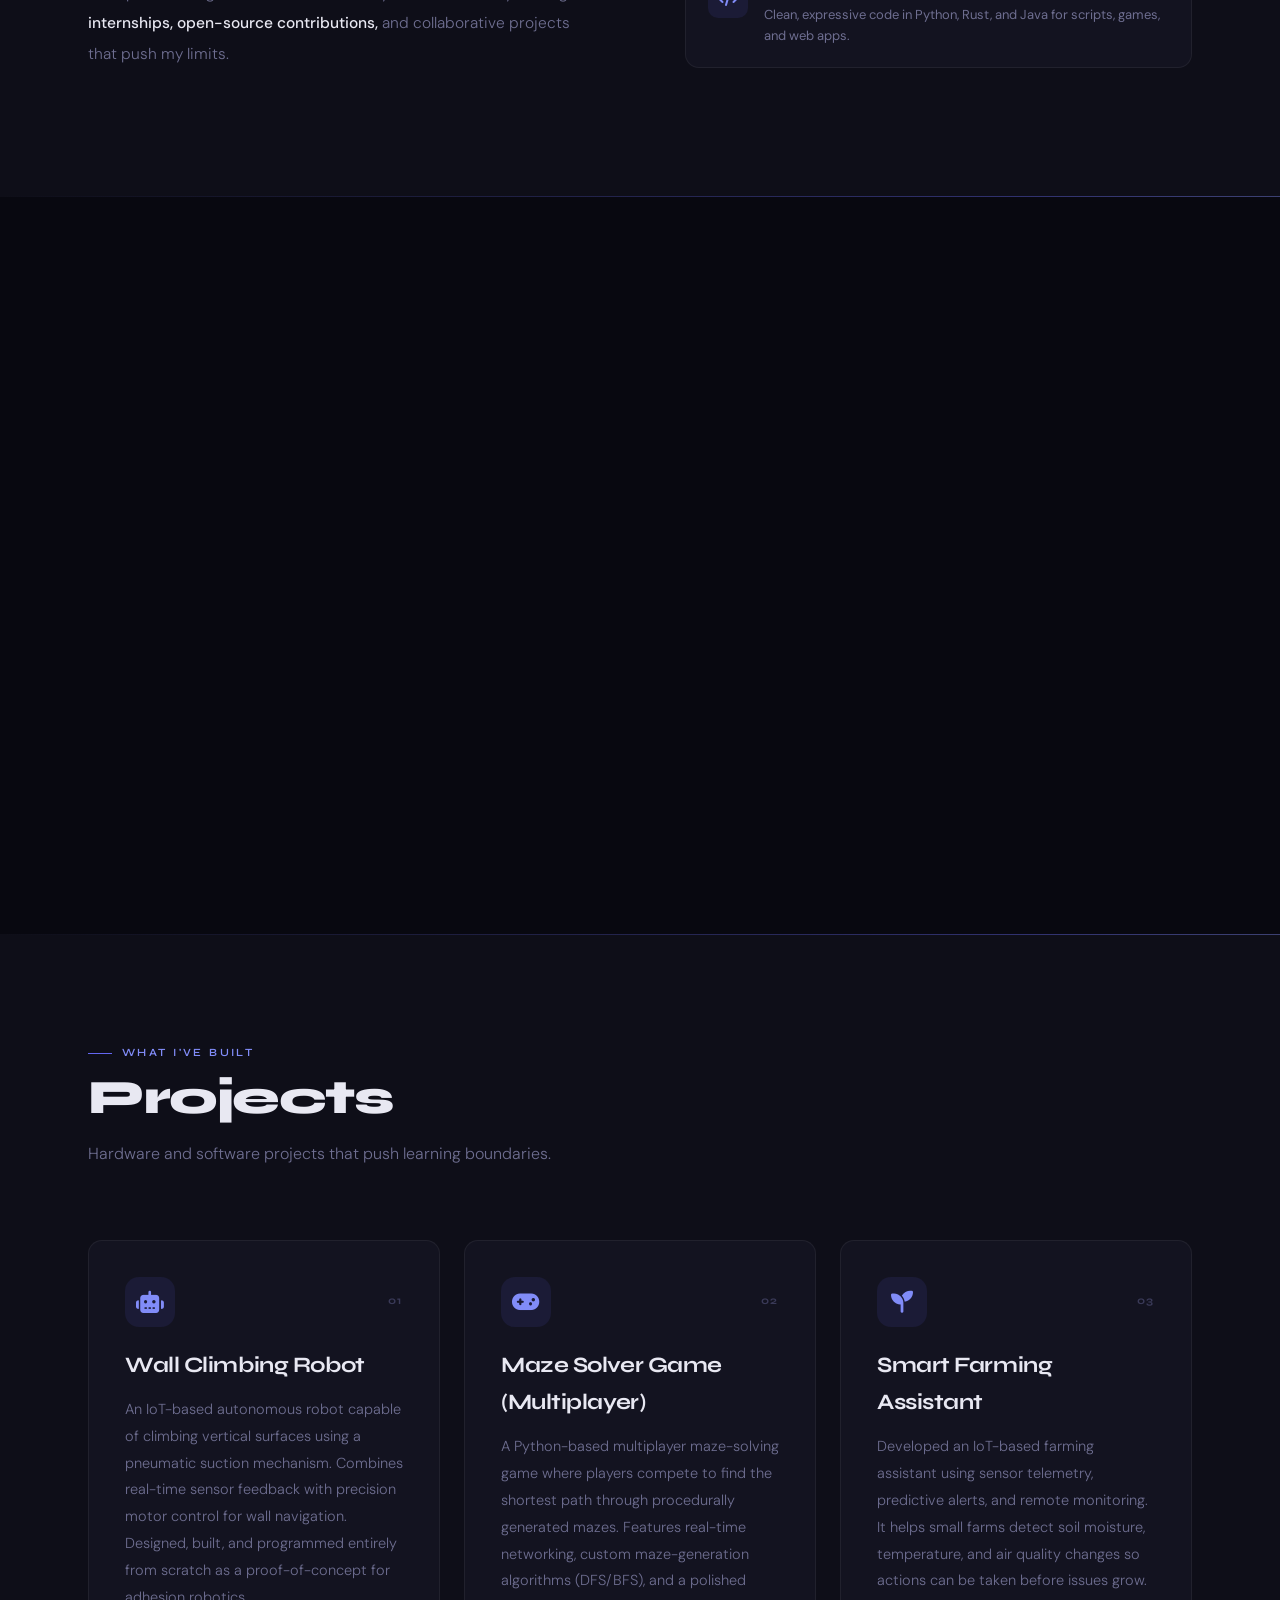
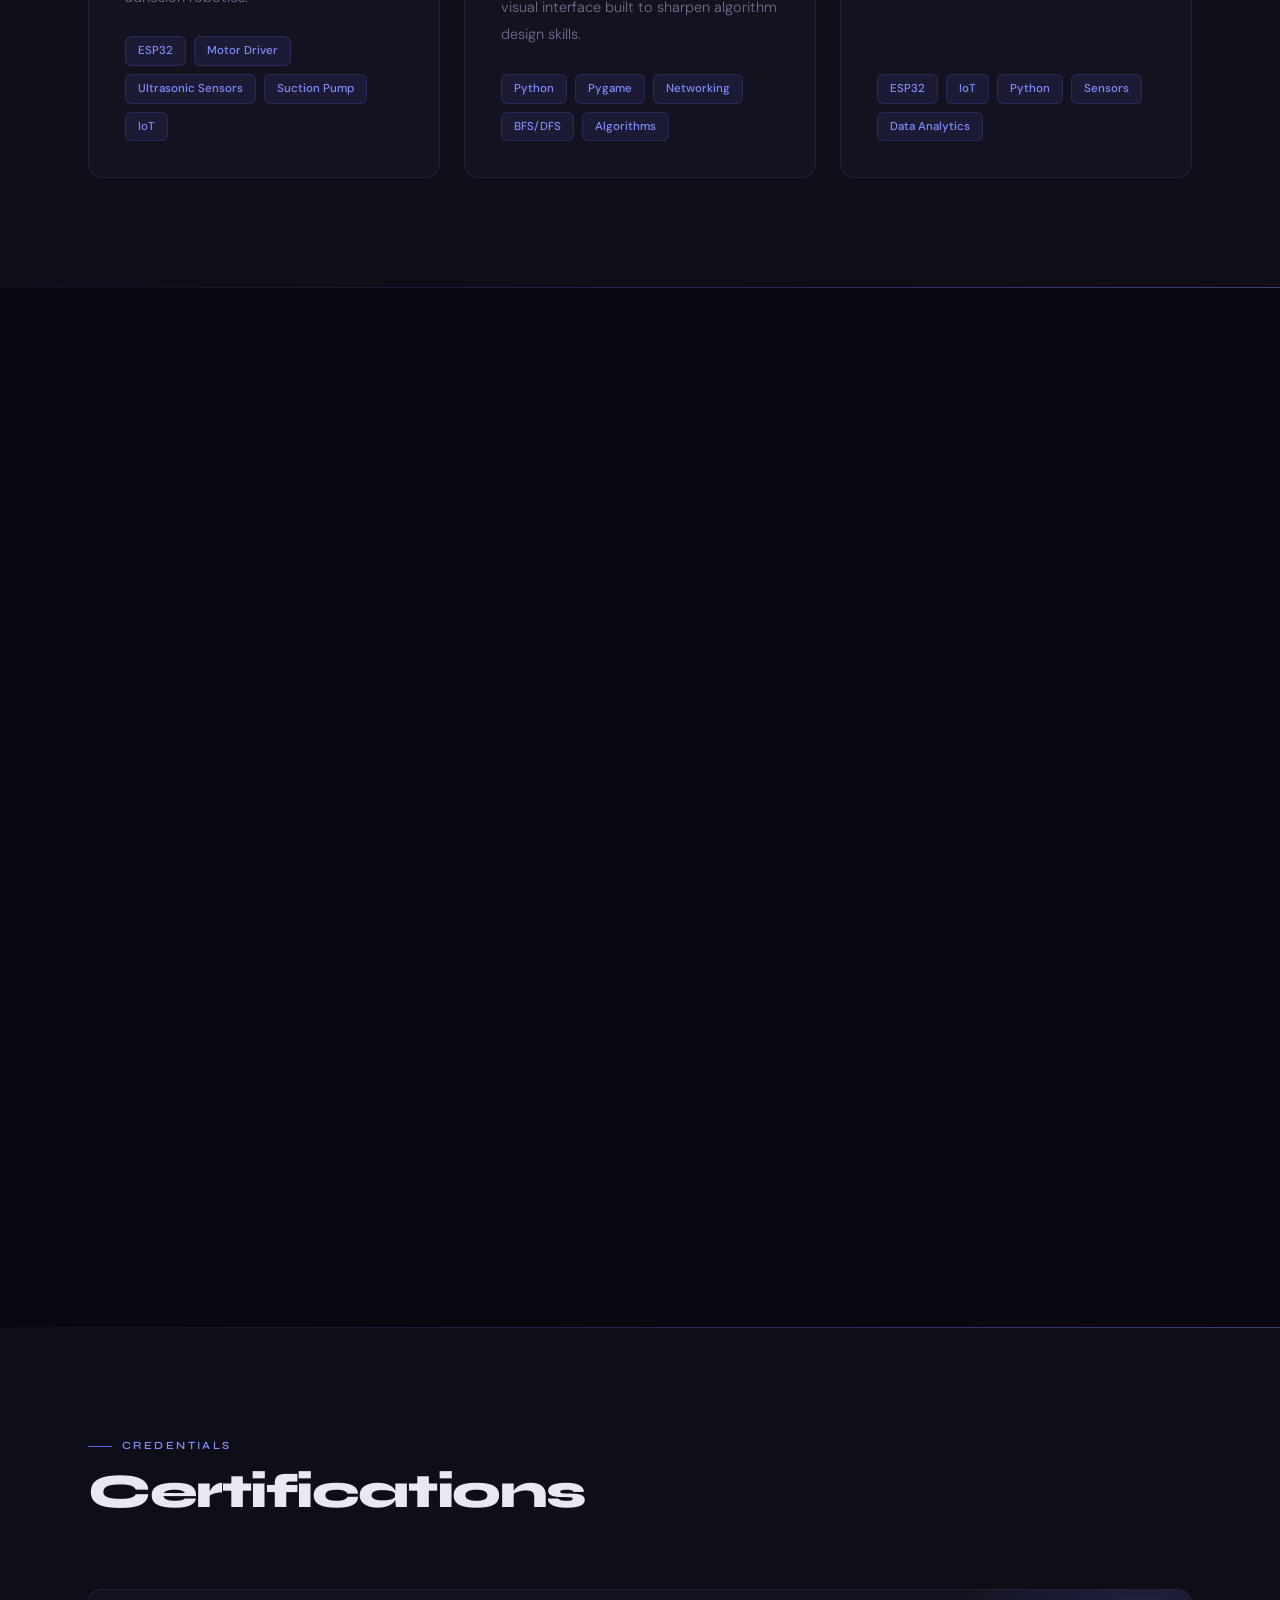
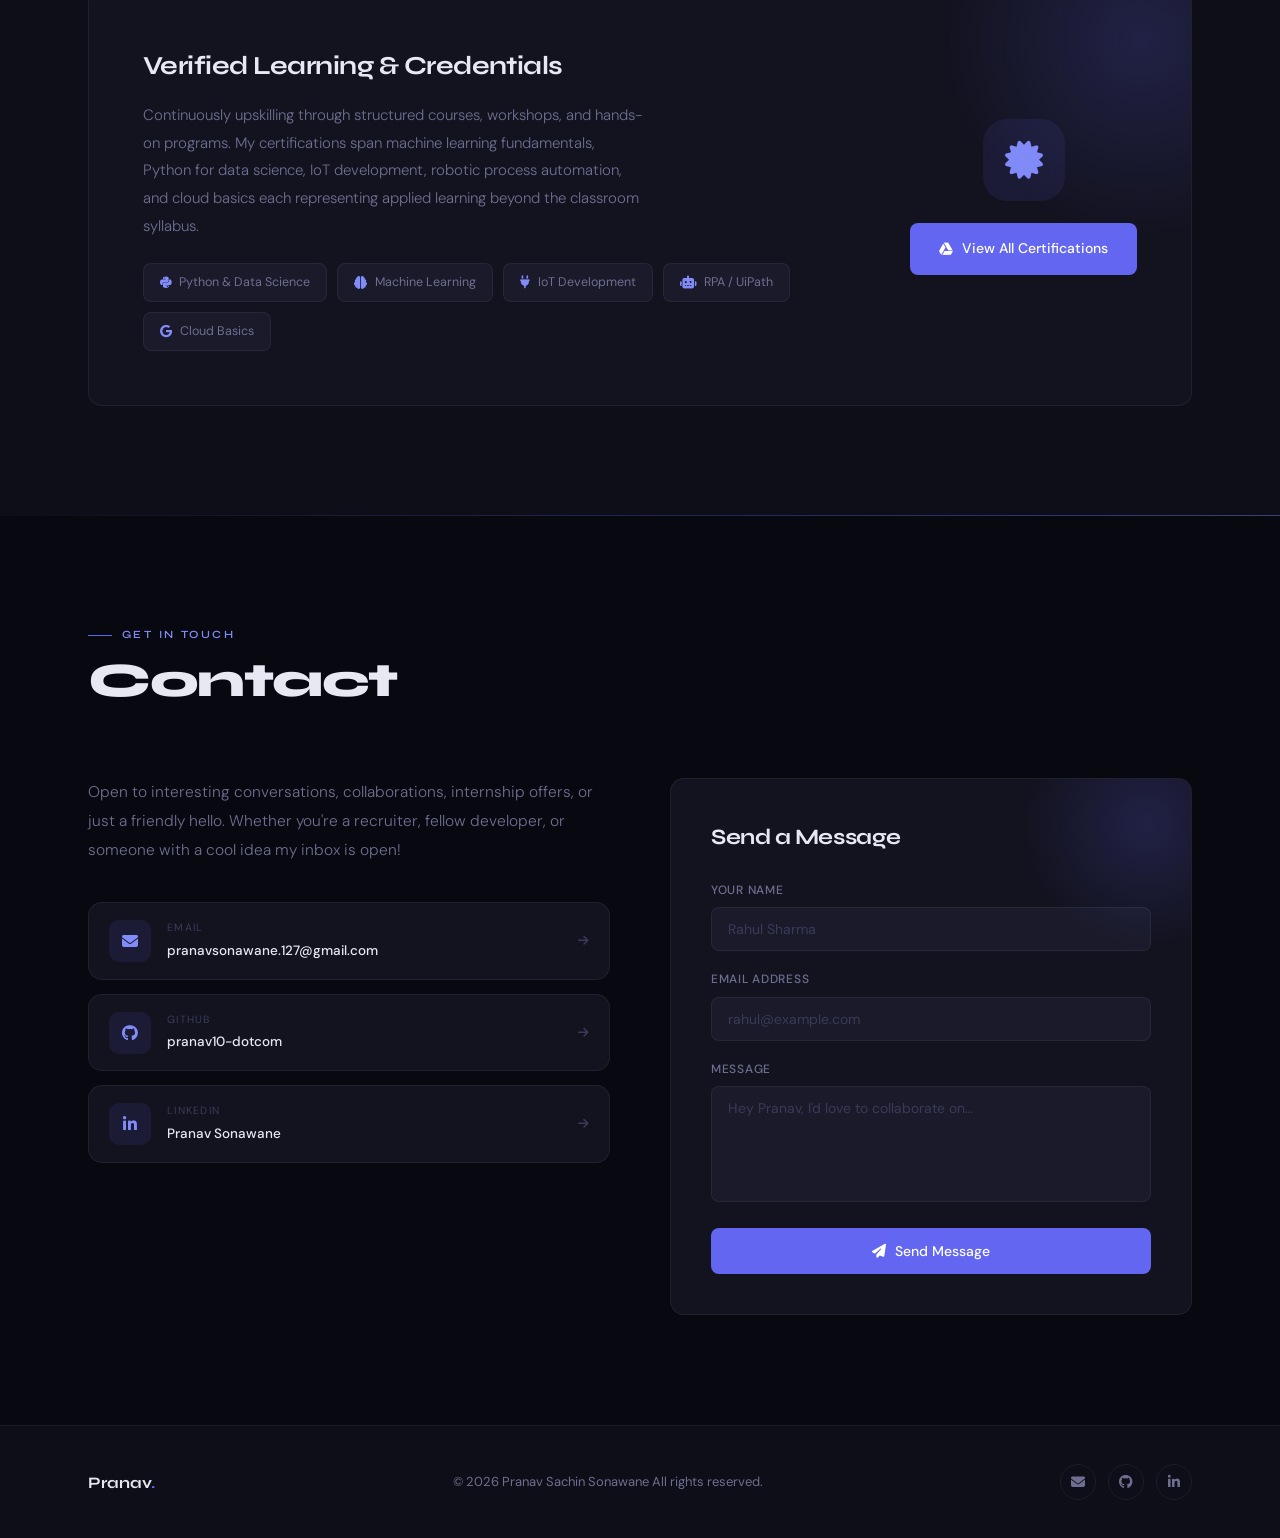
==== commit a8b925d4: "Update student year from first to second" ====
--- a/index.html
+++ b/index.html
@@ -152,7 +152,7 @@
           </p>
 
           <p class="hero-intro">
-            First-year B.Tech student at <strong>Sanjivani University, Kopargaon</strong>.
+            Second Year B.Tech student at <strong>Sanjivani University, Kopargaon</strong>.
             I build intelligent systems from trained ML models to wall-climbing robots.
             Blending code, curiosity, and hardware to create things that push limits.
           </p>
@@ -212,7 +212,7 @@
         <!-- Bio text -->
         <div class="about-text reveal d1">
           <p>
-            I'm <strong>Pranav Sachin Sonawane</strong>, a first-year B.Tech student
+            I'm <strong>Pranav Sachin Sonawane</strong>, a second-year B.Tech student
             specialising in <strong>Artificial Intelligence &amp; Machine Learning</strong>
             at Sanjivani University, Kopargaon, Maharashtra, India.
           </p>
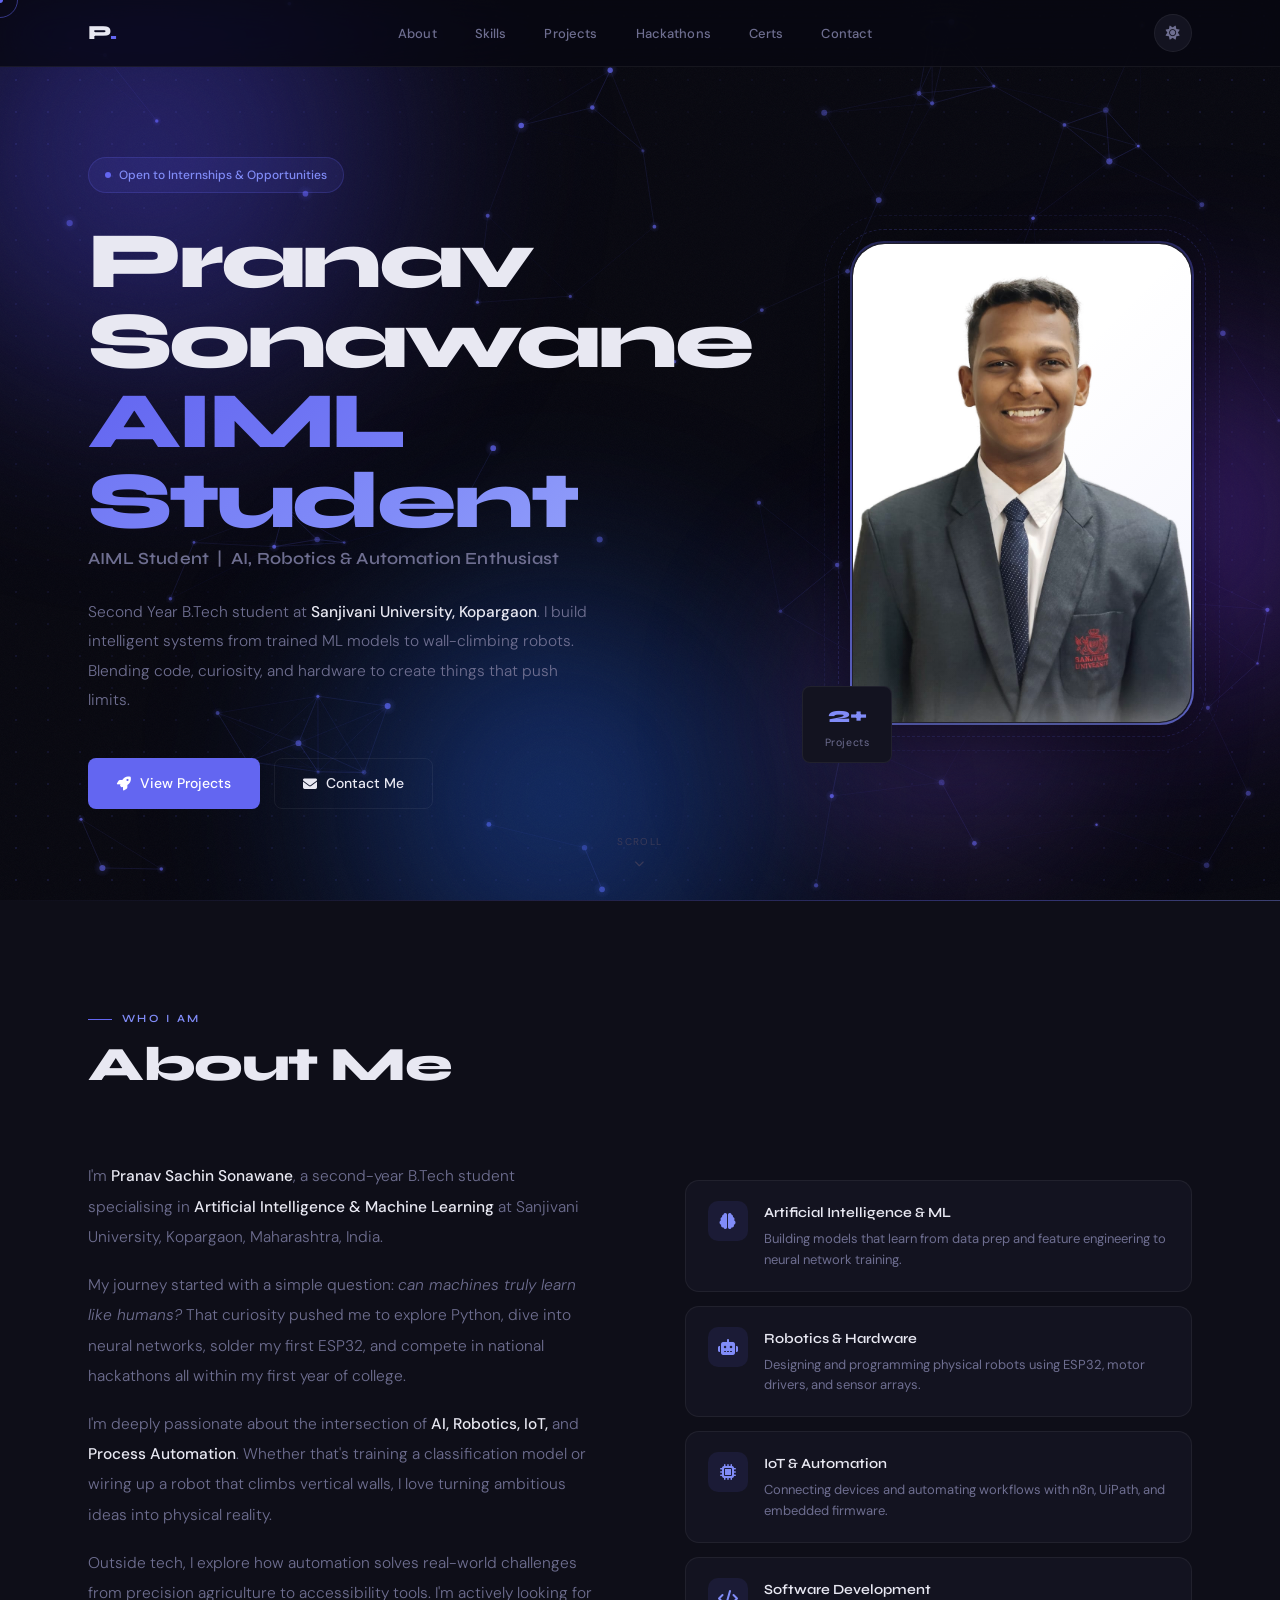
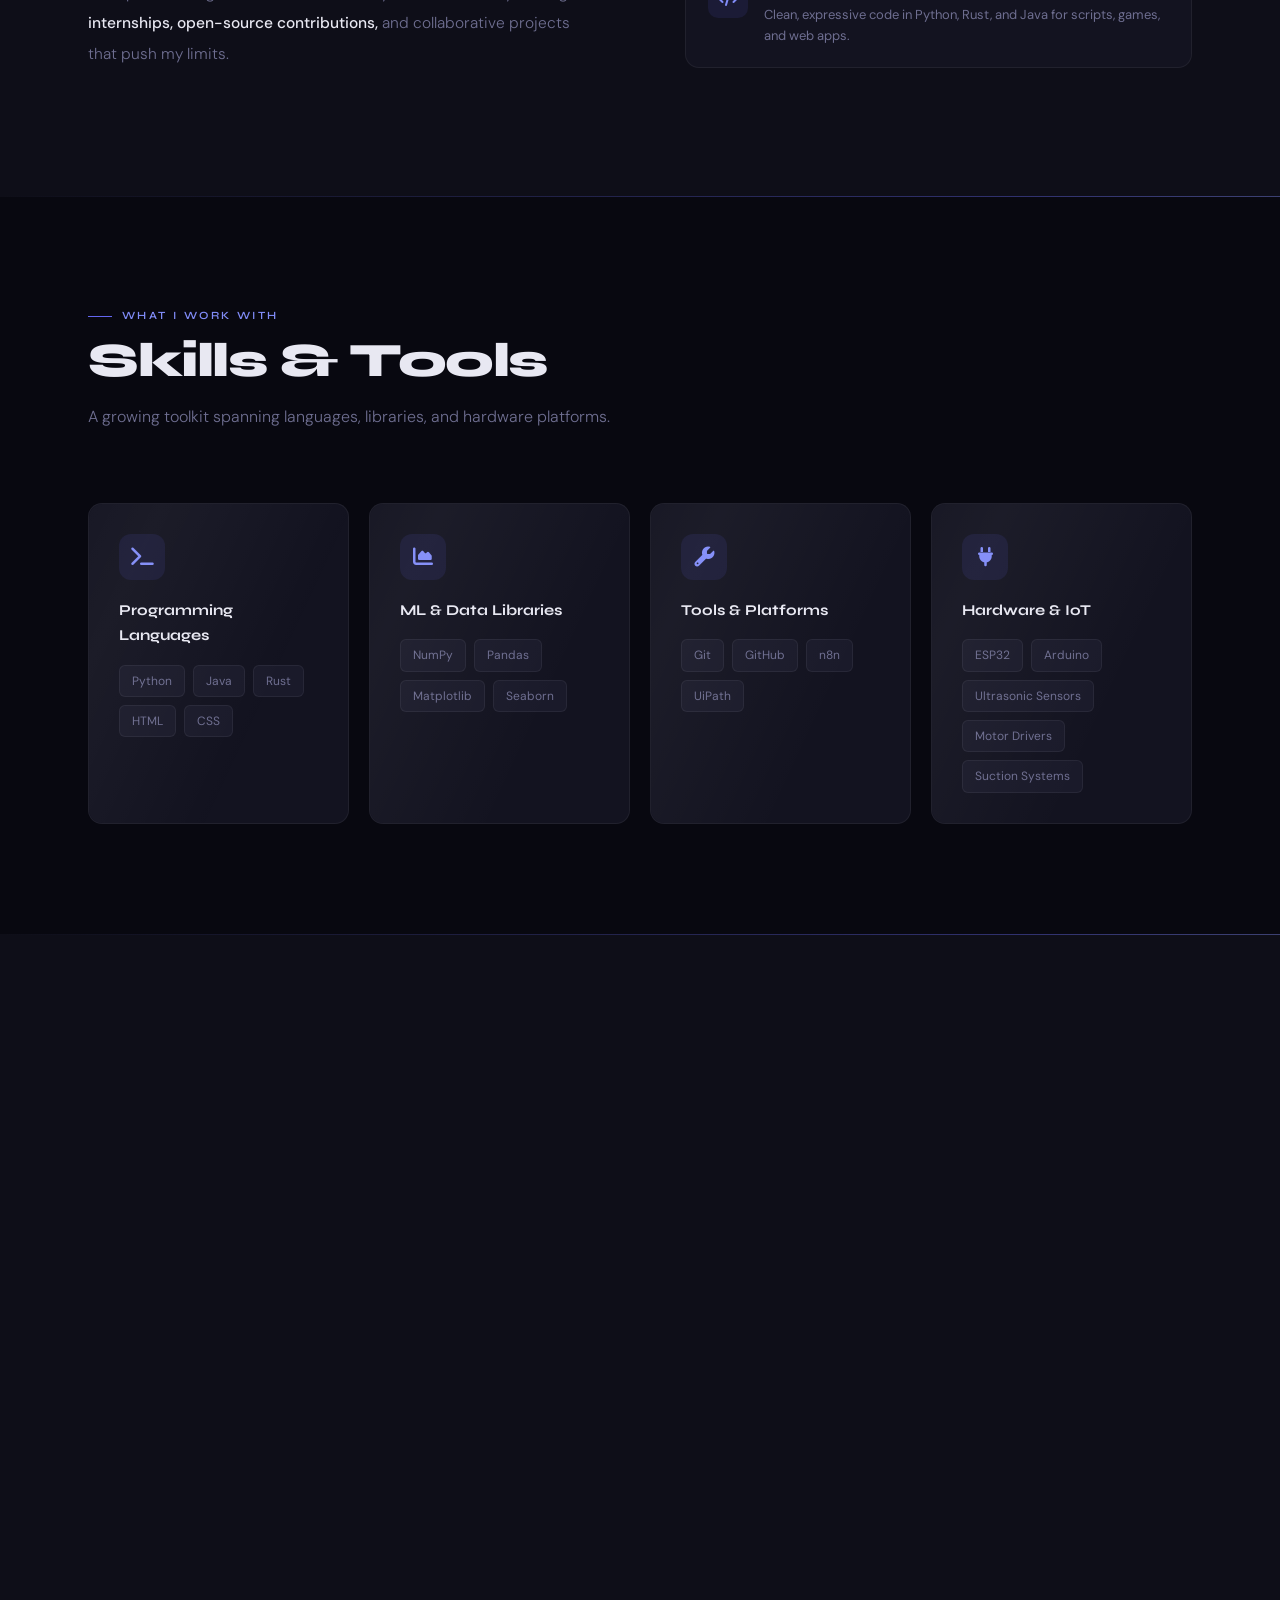
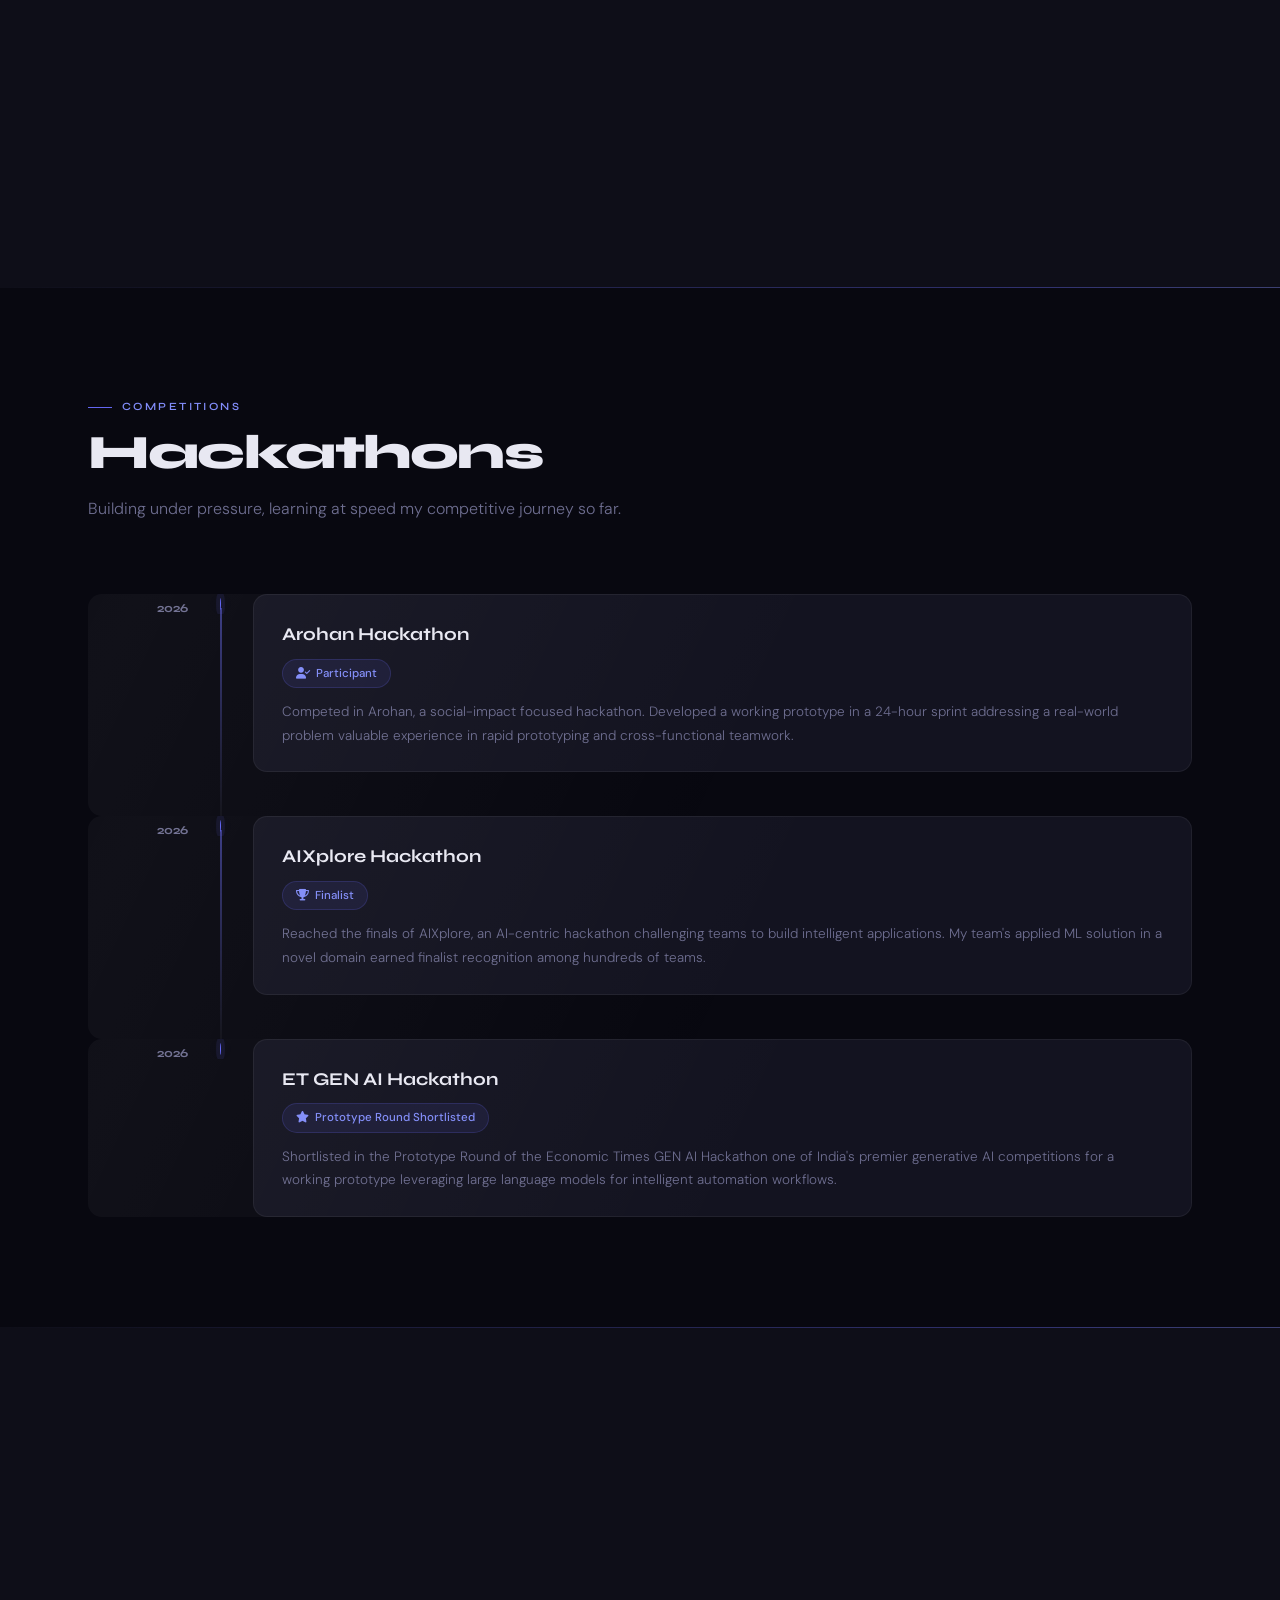
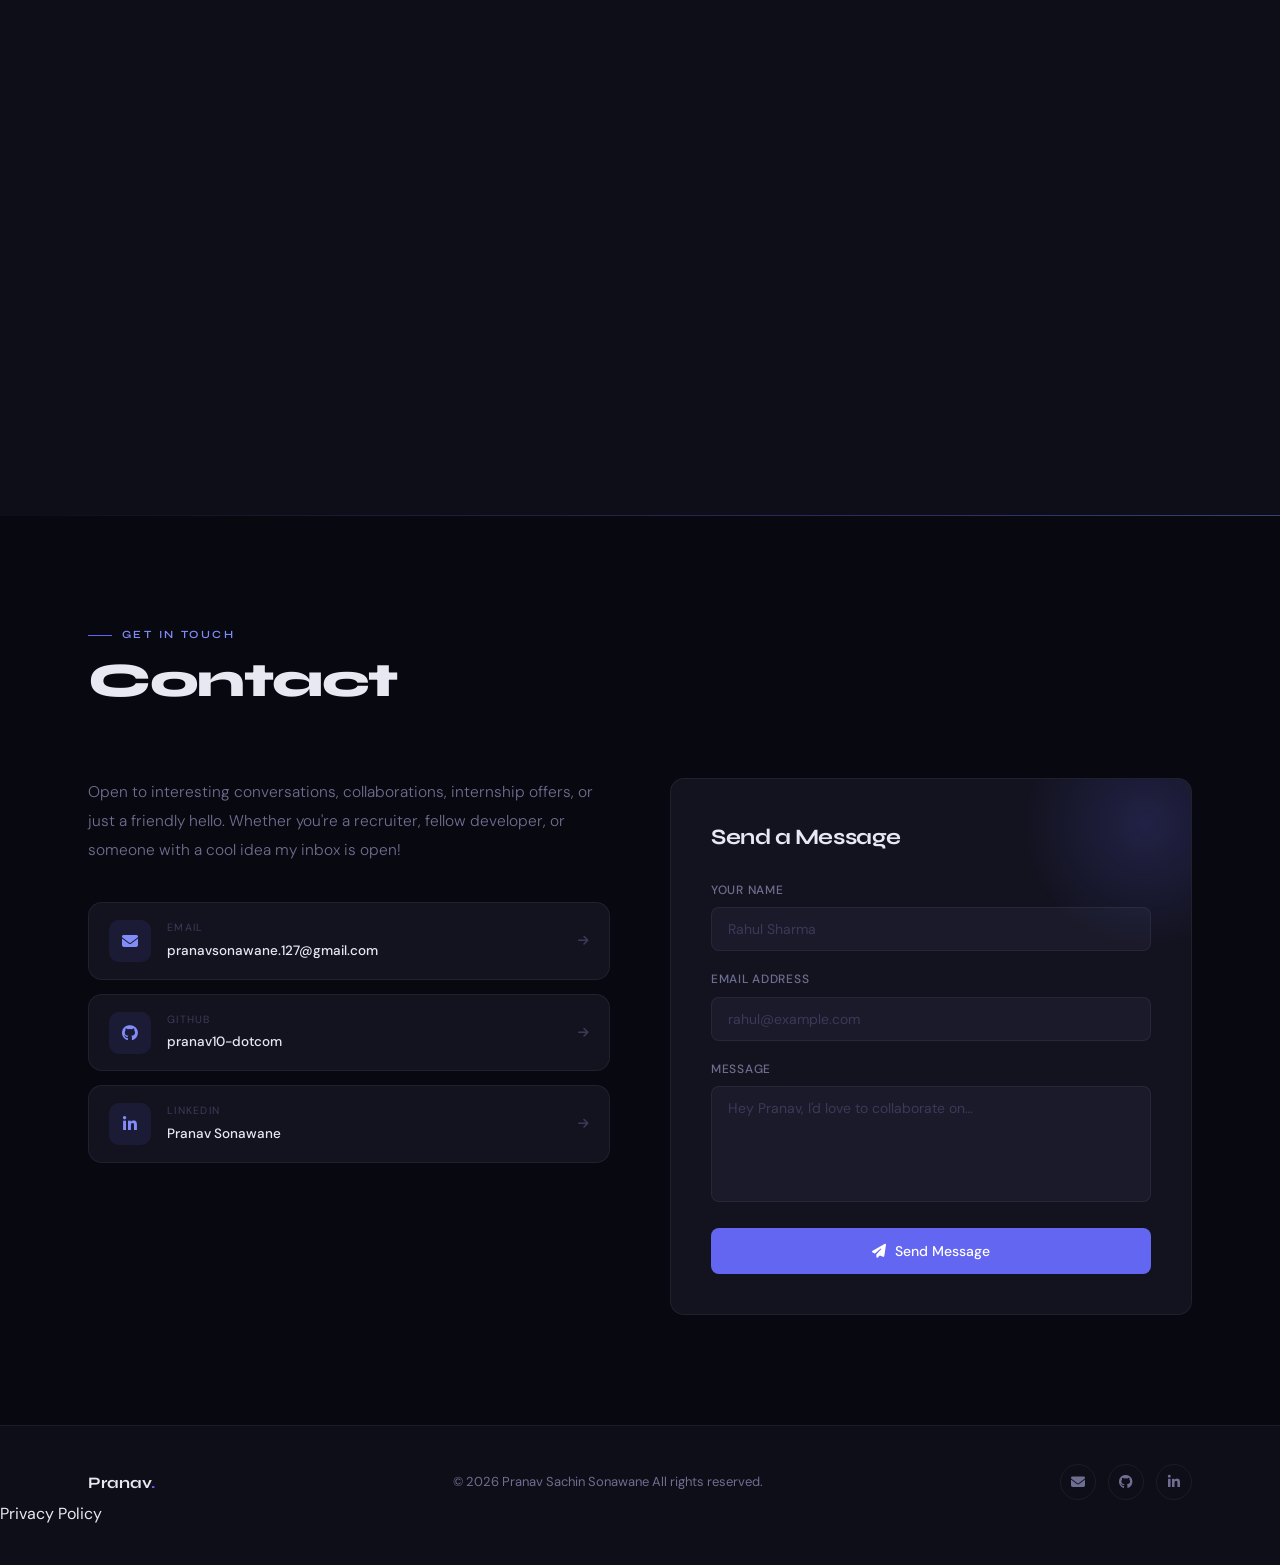
==== commit af41b836: "Add Privacy Policy link to footer" ====
--- a/index.html
+++ b/index.html
@@ -669,6 +669,7 @@
 
       </div>
     </div>
+    <a href="privacy.html">Privacy Policy</a>
   </footer>
 
   <!-- =========================================================
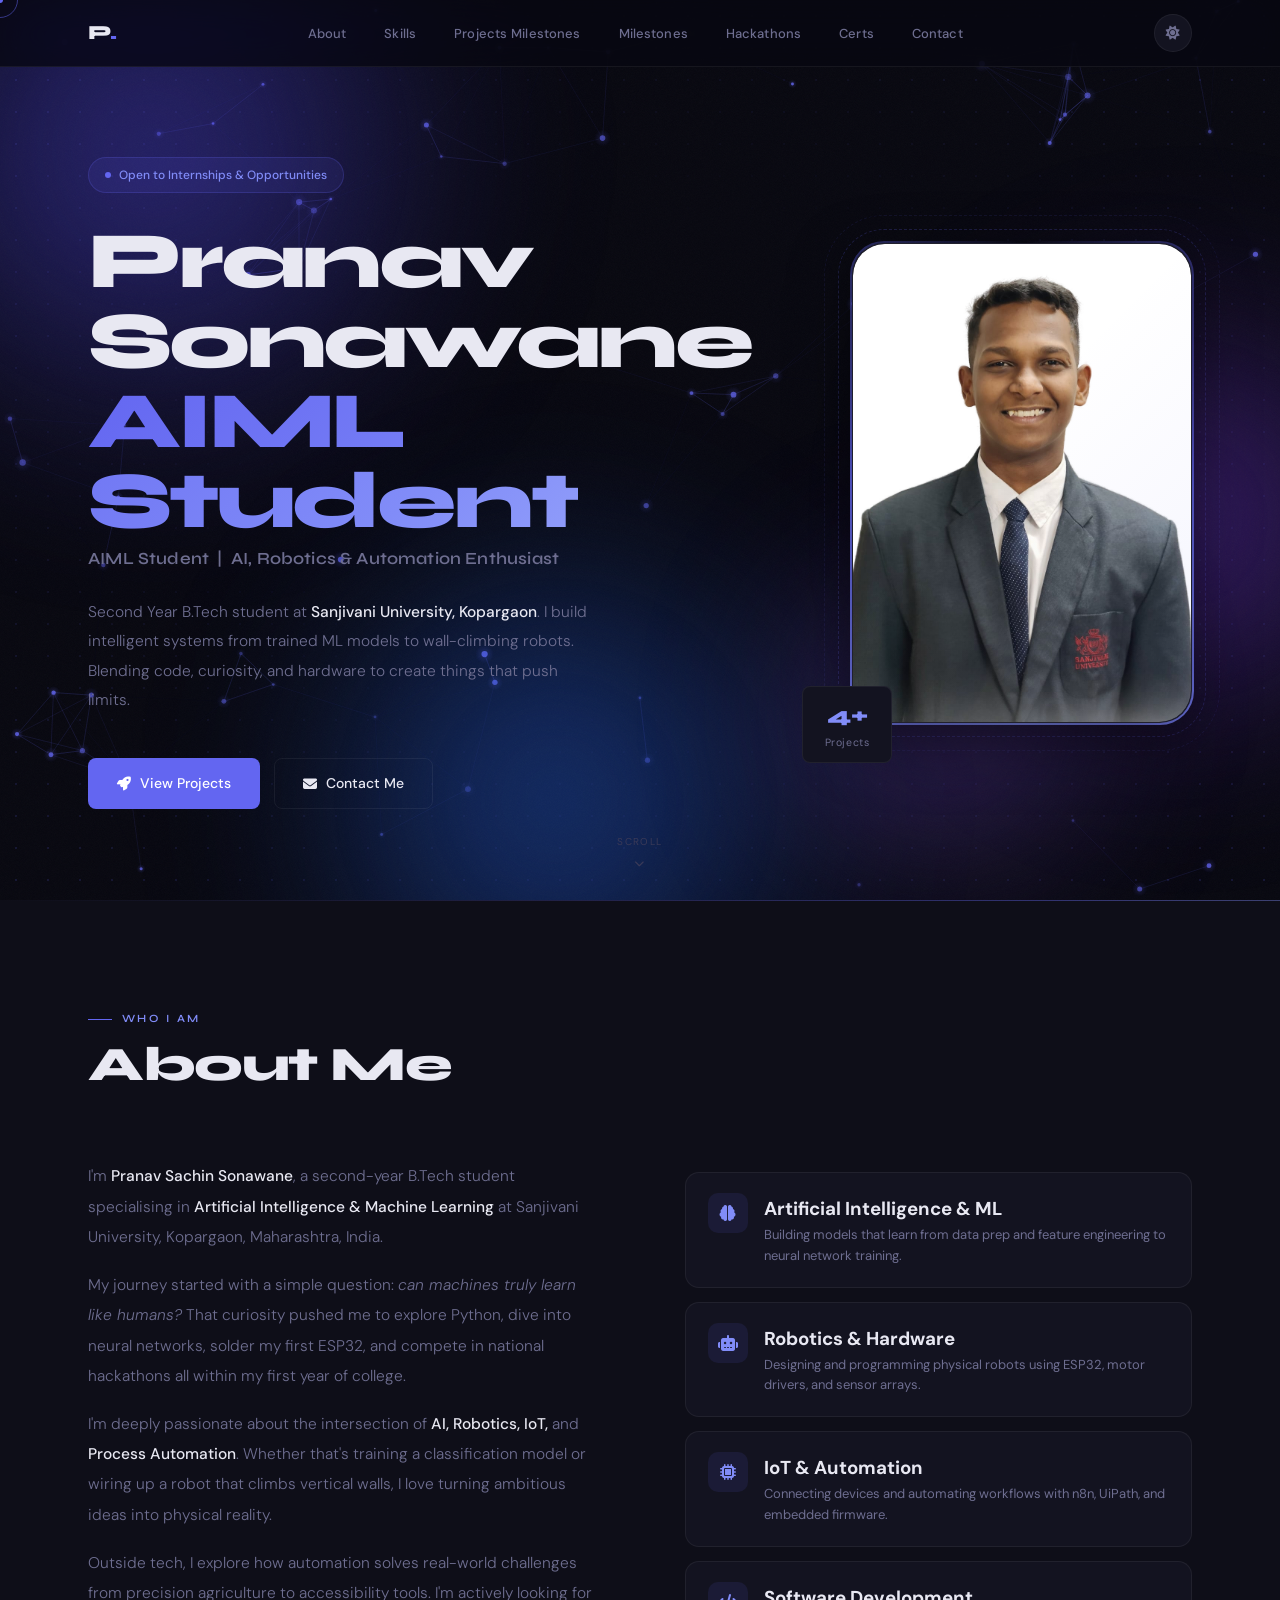
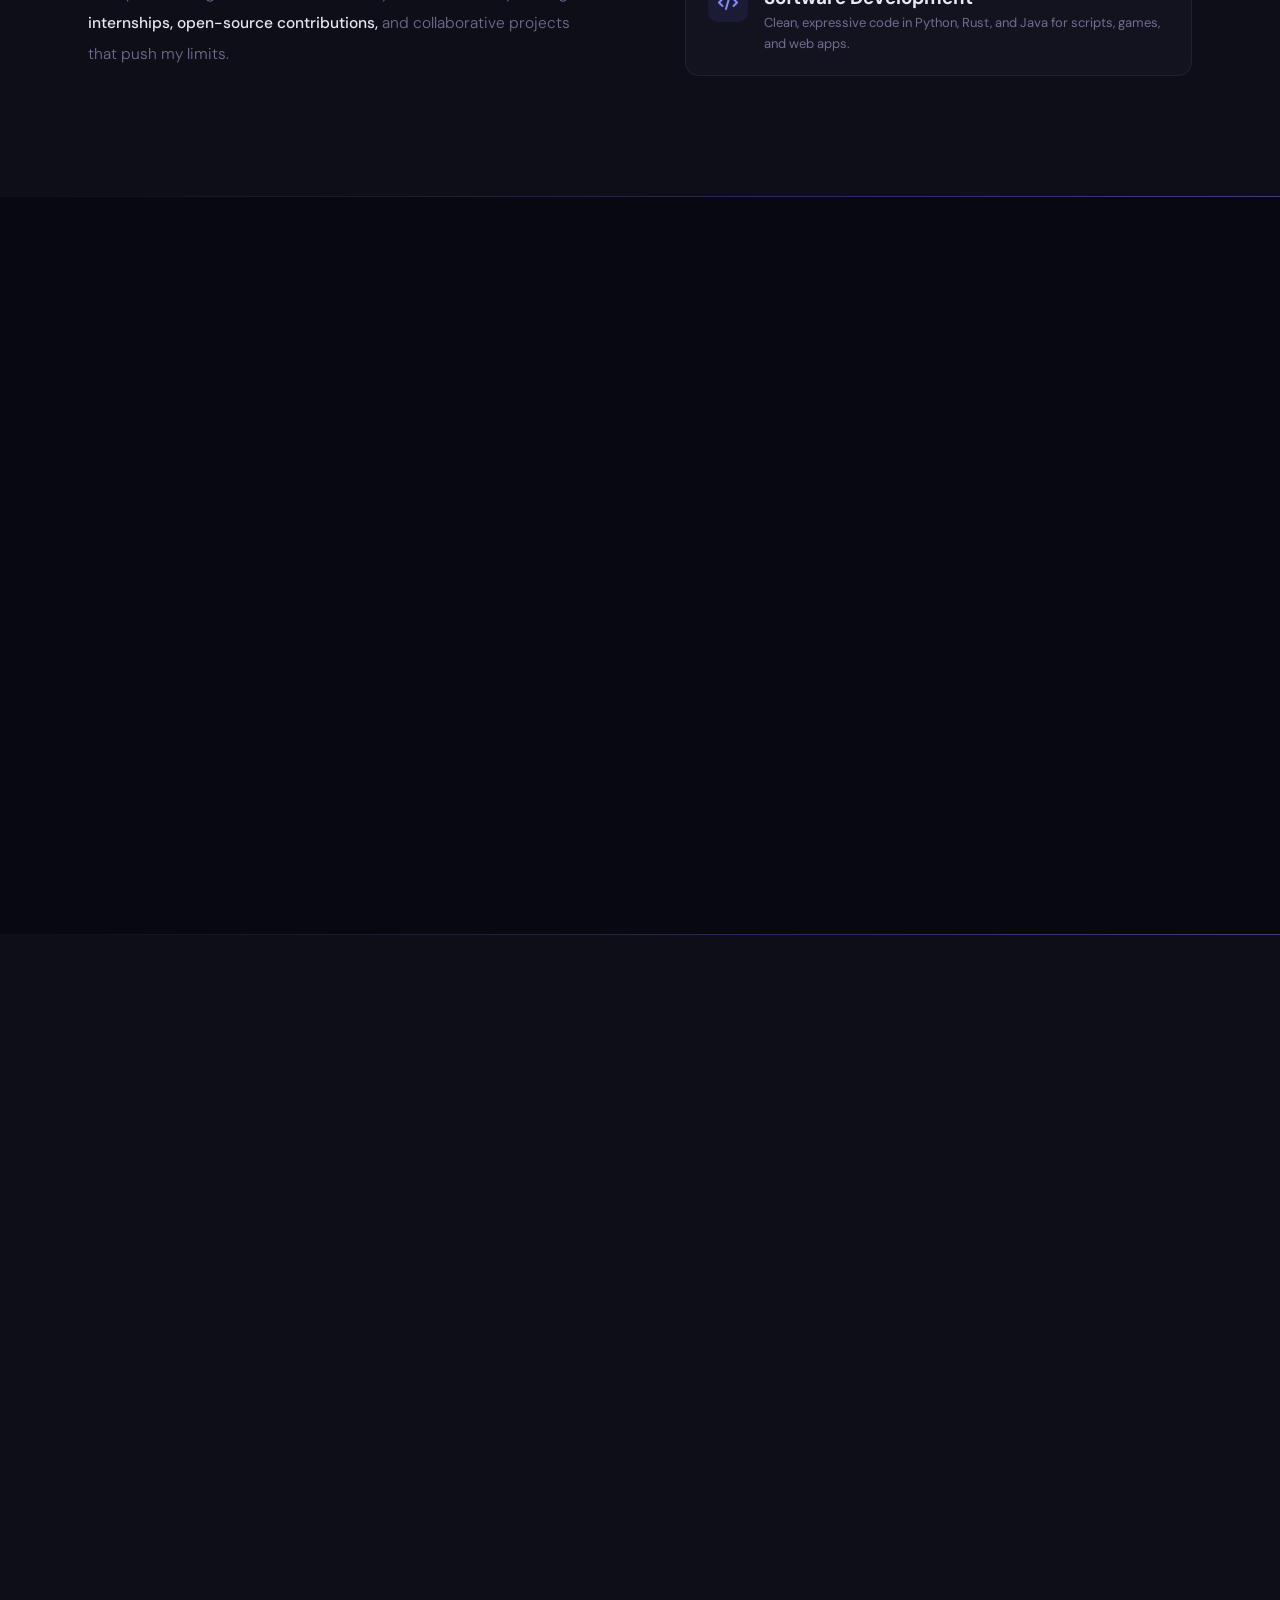
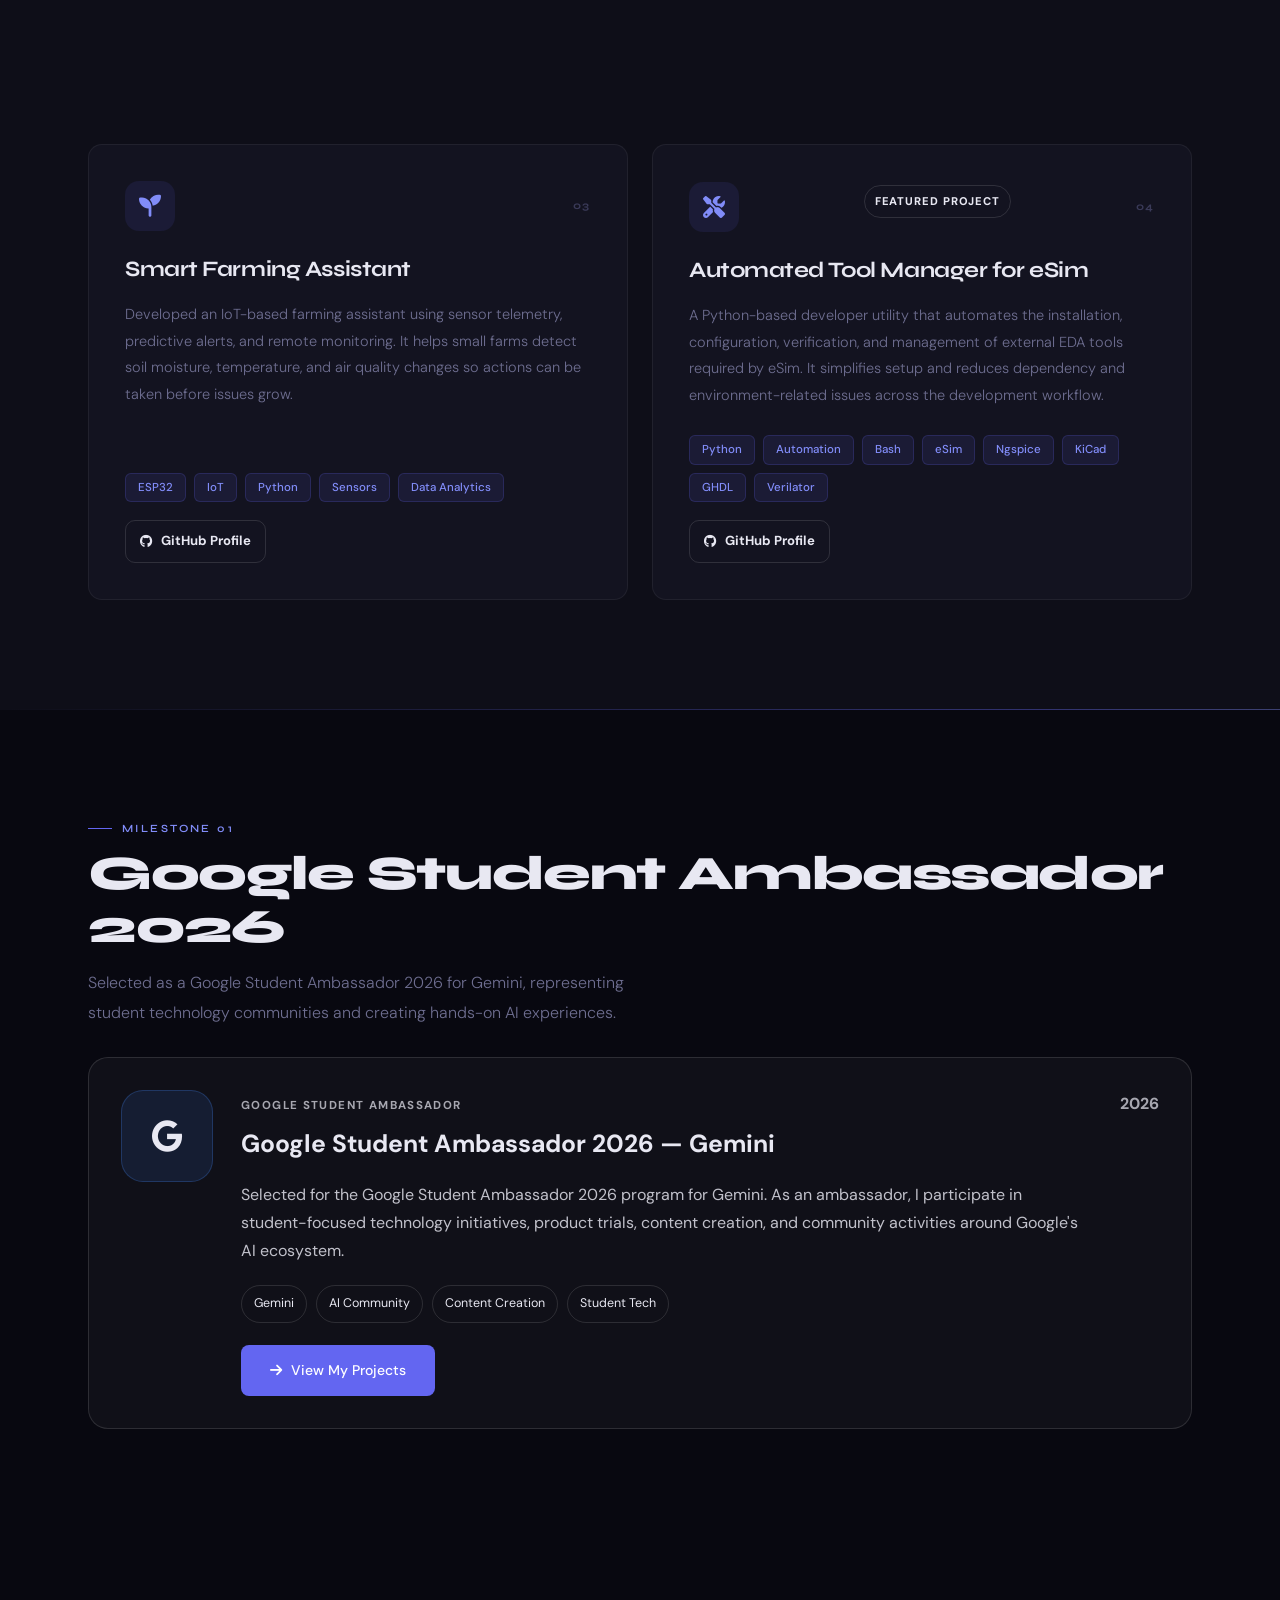
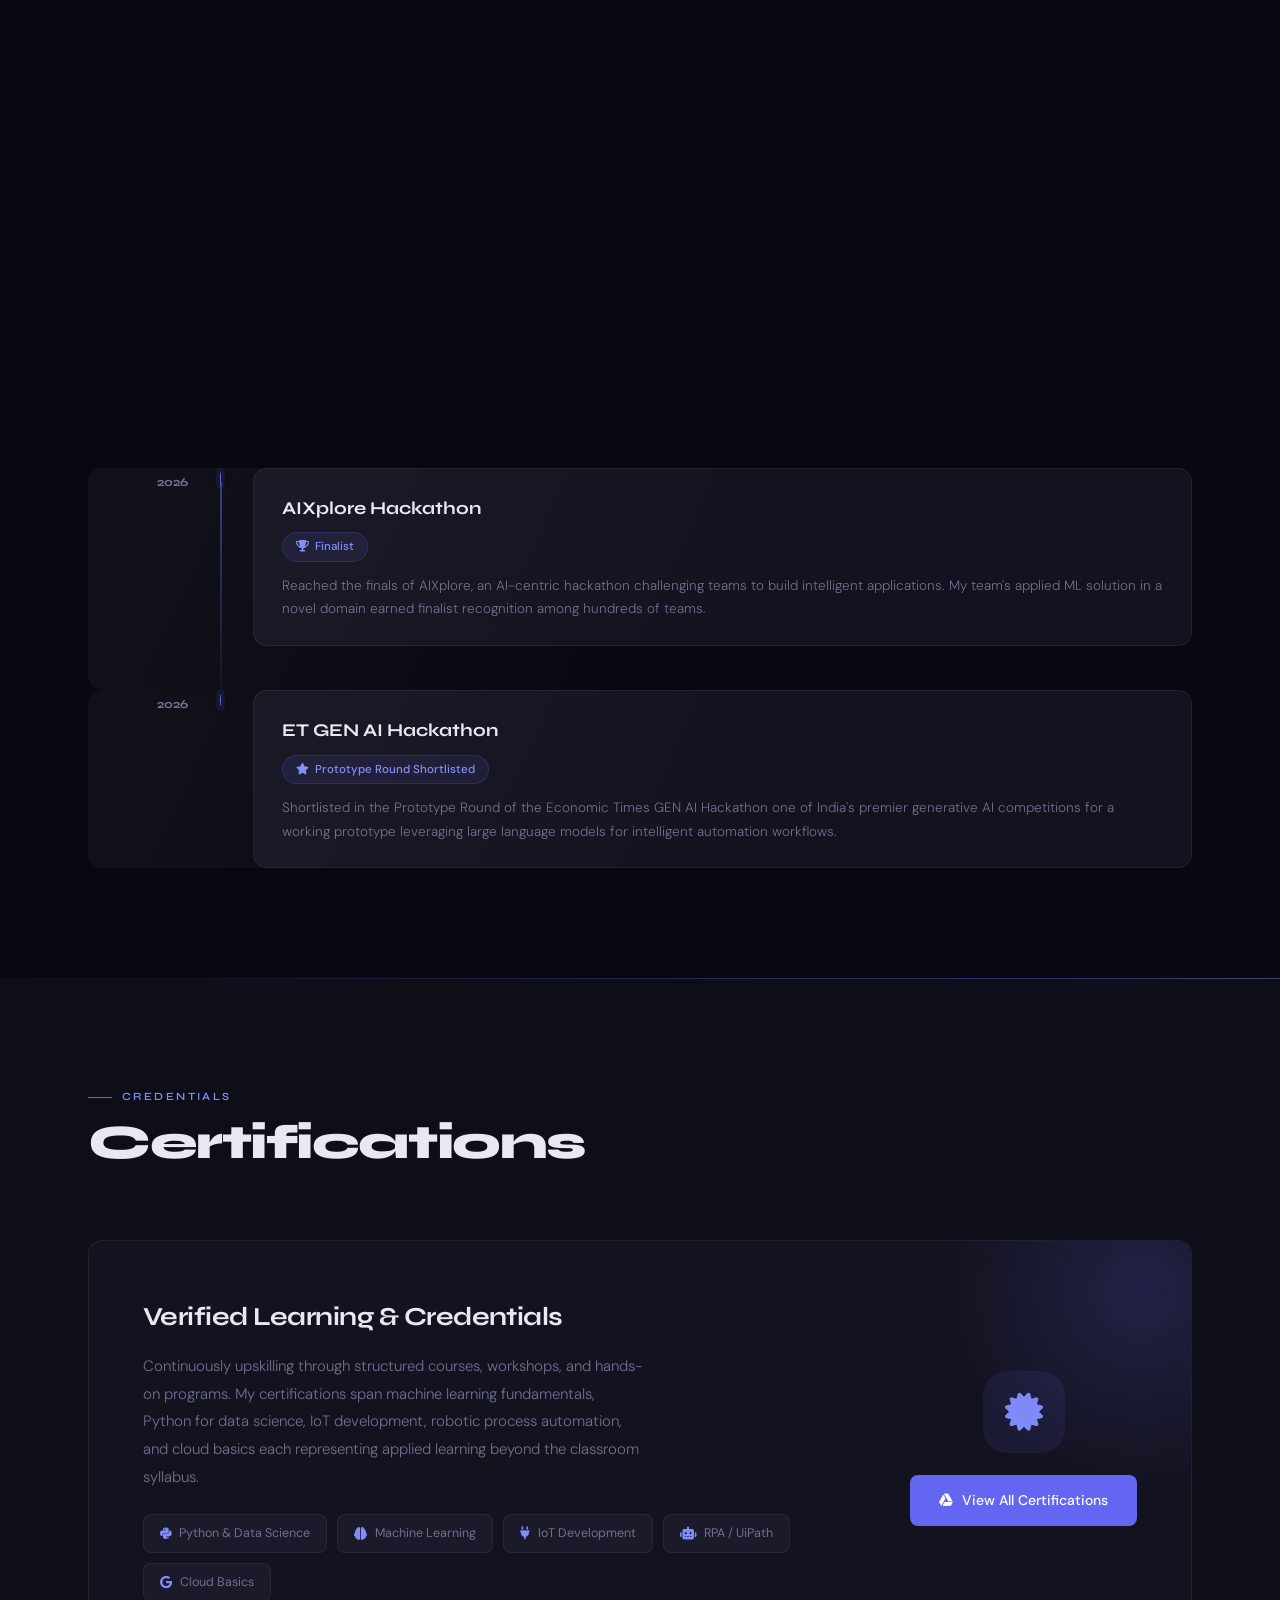
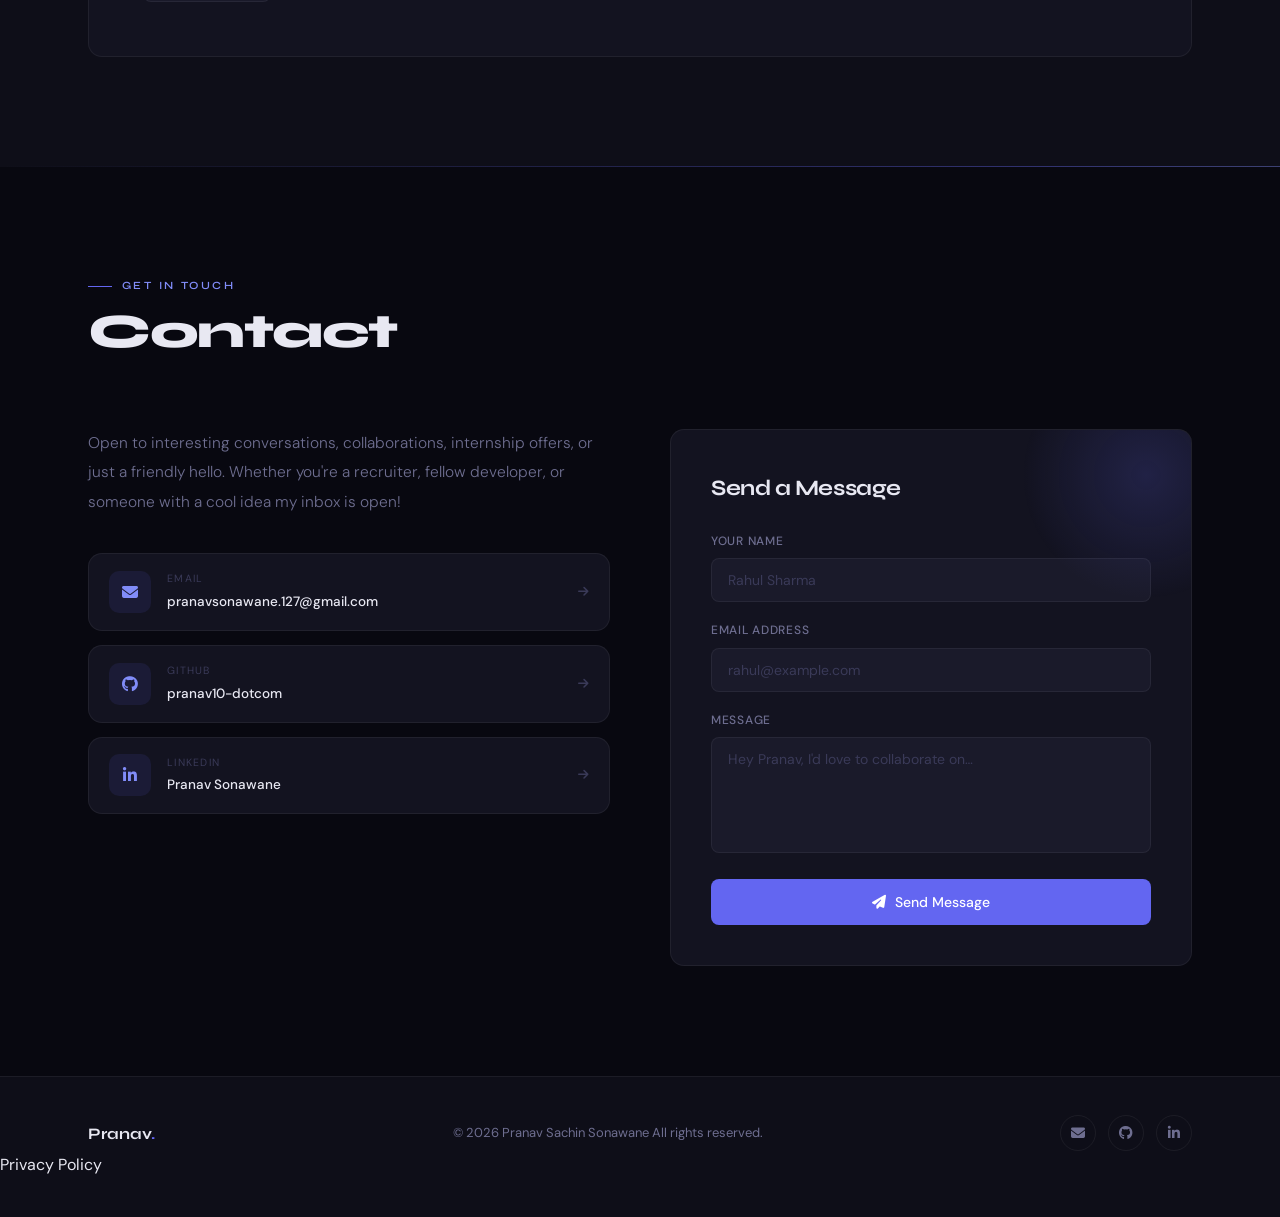
==== commit 18d97b64: "Upgrade portfolio with eSim project and GSA milestone" ====
--- a/index.html
+++ b/index.html
@@ -5,12 +5,17 @@
   <meta charset="UTF-8" />
   <meta name="viewport" content="width=device-width, initial-scale=1.0" />
 
-  <!-- ✅ SEO Title -->
+  
+  <link rel="canonical" href="https://pranav10-dotcom.github.io/pranavsonawane.github.io/">
+  <meta name="robots" content="index, follow">
+  <meta name="author" content="Pranav Sonawane">
+  <meta property="og:url" content="https://pranav10-dotcom.github.io/pranavsonawane.github.io/">
+<!-- ✅ SEO Title -->
   <title>Pranav Sonawane | AI Engineer | AIML Portfolio</title>
 
   <!-- ✅ SEO Description -->
   <meta name="description"
-    content="Pranav Sonawane – AI & Machine Learning student, developer, and hackathon finalist. Explore projects in AI, Robotics, IoT, and Automation." />
+    content="CSE (AI & ML) student, Google Student Ambassador 2026, and developer building AI, robotics, automation, IoT, and real-world software projects." />
 
   <!-- Author -->
   <meta name="author" content="Pranav Sachin Sonawane" />
@@ -20,15 +25,17 @@
   <meta property="og:description"
     content="Explore AI, ML, Robotics & Automation projects by Pranav Sonawane." />
   <meta property="og:type" content="website" />
-  <meta property="og:url" content="https://pranav10-dotcom.github.io" />
 
   <!-- ✅ Google Identity (Schema Markup) -->
   <script type="application/ld+json">
   {
     "@context": "https://schema.org",
     "@type": "Person",
+      "jobTitle": "CSE (AI & ML) Student | Google Student Ambassador 2026",
+      "description": "CSE (AI & ML) student and developer building AI, robotics, automation, IoT, and real-world software projects.",
+      "knowsAbout": ["Python", "AI", "Robotics", "Automation", "IoT", "Software Development"],
     "name": "Pranav Sonawane",
-    "url": "https://pranav10-dotcom.github.io",
+    "url": "https://pranav10-dotcom.github.io/pranavsonawane.github.io/",
     "sameAs": [
       "https://www.linkedin.com/in/pranav-sonawane-7660b8374",
       "https://github.com/pranav10-dotcom"
@@ -56,9 +63,9 @@
   <link rel="stylesheet" href="css/responsive.css">
 
   <!-- Google verification -->
-  <meta name="google-site-verification" content="YOUR_CODE_HERE">
-
-  <link rel="icon" href="assets/favicon.ico">
+
+  <link rel="icon" type="image/jpeg" href="pranav_photo.jpg">
+  <meta property="og:image" content="https://pranav10-dotcom.github.io/pranavsonawane.github.io/pranav_photo.jpg">
 </head>
 
 <body>
@@ -92,7 +99,9 @@
         <ul class="nav-links" role="list">
           <li><a href="#about">About</a></li>
           <li><a href="#skills">Skills</a></li>
-          <li><a href="#projects">Projects</a></li>
+          <li><a href="#projects">Projects</a>
+        <a href="#gsa">Milestones</a></li>
+          <li><a href="#gsa">Milestones</a></li>
           <li><a href="#hackathons">Hackathons</a></li>
           <li><a href="#certifications">Certs</a></li>
           <li><a href="#contact">Contact</a></li>
@@ -179,7 +188,7 @@
 
 
           <div class="hero-stat">
-            <div class="stat-num">2+</div>
+            <div class="stat-num">4+</div>
             <div class="stat-label">Projects</div>
           </div>
         </div>
@@ -239,28 +248,28 @@
           <div class="ahi">
             <div class="ahi-icon"><i class="fa-solid fa-brain" aria-hidden="true"></i></div>
             <div>
-              <h4>Artificial Intelligence &amp; ML</h4>
+              <h3>Artificial Intelligence &amp; ML</h3>
               <p>Building models that learn from data prep and feature engineering to neural network training.</p>
             </div>
           </div>
           <div class="ahi">
             <div class="ahi-icon"><i class="fa-solid fa-robot" aria-hidden="true"></i></div>
             <div>
-              <h4>Robotics &amp; Hardware</h4>
+              <h3>Robotics &amp; Hardware</h3>
               <p>Designing and programming physical robots using ESP32, motor drivers, and sensor arrays.</p>
             </div>
           </div>
           <div class="ahi">
             <div class="ahi-icon"><i class="fa-solid fa-microchip" aria-hidden="true"></i></div>
             <div>
-              <h4>IoT &amp; Automation</h4>
+              <h3>IoT &amp; Automation</h3>
               <p>Connecting devices and automating workflows with n8n, UiPath, and embedded firmware.</p>
             </div>
           </div>
           <div class="ahi">
             <div class="ahi-icon"><i class="fa-solid fa-code" aria-hidden="true"></i></div>
             <div>
-              <h4>Software Development</h4>
+              <h3>Software Development</h3>
               <p>Clean, expressive code in Python, Rust, and Java for scripts, games, and web apps.</p>
             </div>
           </div>
@@ -370,6 +379,13 @@
             <span class="project-tech">Suction Pump</span>
             <span class="project-tech">IoT</span>
           </div>
+        
+          <div class="project-actions">
+            <a class="project-link" href="https://github.com/pranav10-dotcom" target="_blank" rel="noopener noreferrer">
+              <i class="fa-brands fa-github" aria-hidden="true"></i>
+              GitHub Profile
+            </a>
+          </div>
         </article>
 
         <!-- Project 2: Maze Solver Game -->
@@ -394,6 +410,13 @@
             <span class="project-tech">BFS/DFS</span>
             <span class="project-tech">Algorithms</span>
           </div>
+        
+          <div class="project-actions">
+            <a class="project-link" href="https://github.com/pranav10-dotcom" target="_blank" rel="noopener noreferrer">
+              <i class="fa-brands fa-github" aria-hidden="true"></i>
+              GitHub Profile
+            </a>
+          </div>
         </article>
 
         <!-- Project 3: Smart Farming Assistant -->
@@ -417,8 +440,105 @@
             <span class="project-tech">Sensors</span>
             <span class="project-tech">Data Analytics</span>
           </div>
+        
+          <div class="project-actions">
+            <a class="project-link" href="https://github.com/pranav10-dotcom" target="_blank" rel="noopener noreferrer">
+              <i class="fa-brands fa-github" aria-hidden="true"></i>
+              GitHub Profile
+            </a>
+          </div>
         </article>
 
+
+        <!-- Project 4: Automated Tool Manager for eSim -->
+        <article class="project-card project-featured reveal d4">
+          <div class="project-top">
+            <div class="project-icon">
+              <i class="fa-solid fa-screwdriver-wrench" aria-hidden="true"></i>
+            </div>
+          <span class="featured-badge">Featured Project</span>
+            <span class="project-num">04</span>
+          </div>
+          <h3 class="project-title">Automated Tool Manager for eSim</h3>
+          <p class="project-desc">
+            A Python-based developer utility that automates the installation,
+            configuration, verification, and management of external EDA tools
+            required by eSim. It simplifies setup and reduces dependency and
+            environment-related issues across the development workflow.
+          </p>
+          <div class="project-stack">
+            <span class="project-tech">Python</span>
+            <span class="project-tech">Automation</span>
+            <span class="project-tech">Bash</span>
+            <span class="project-tech">eSim</span>
+            <span class="project-tech">Ngspice</span>
+            <span class="project-tech">KiCad</span>
+            <span class="project-tech">GHDL</span>
+            <span class="project-tech">Verilator</span>
+          </div>
+        
+          <div class="project-actions">
+            <a class="project-link" href="https://github.com/pranav10-dotcom" target="_blank" rel="noopener noreferrer">
+              <i class="fa-brands fa-github" aria-hidden="true"></i>
+              GitHub Profile
+            </a>
+          </div>
+        </article>
+
+      </div>
+    </div>
+  </section>
+
+
+  <!-- =========================================================
+       GOOGLE STUDENT AMBASSADOR MILESTONE
+  ========================================================== -->
+  <section class="section milestone-section" id="gsa">
+    <div class="container">
+      <div class="section-head reveal">
+        <span class="section-label">MILESTONE 01</span>
+        <h2 class="section-title">Google Student Ambassador <span>2026</span></h2>
+        <p class="section-sub">
+          Selected as a Google Student Ambassador 2026 for Gemini, representing
+          student technology communities and creating hands-on AI experiences.
+        </p>
+      </div>
+
+      <div class="milestone-card reveal d2">
+        <div class="milestone-icon">
+          <i class="fa-brands fa-google" aria-hidden="true"></i>
+        </div>
+
+        <div class="milestone-content">
+          <div class="milestone-top">
+            <div>
+              <span class="milestone-label">GOOGLE STUDENT AMBASSADOR</span>
+              <h3>Google Student Ambassador 2026 — Gemini</h3>
+            </div>
+            <span class="milestone-year">2026</span>
+          </div>
+
+          <p>
+            Selected for the Google Student Ambassador 2026 program for Gemini.
+            As an ambassador, I participate in student-focused technology
+            initiatives, product trials, content creation, and community
+            activities around Google's AI ecosystem.
+          </p>
+
+          <div class="milestone-highlights">
+            <span>Gemini</span>
+            <span>AI Community</span>
+            <span>Content Creation</span>
+            <span>Student Tech</span>
+          </div>
+
+          <div class="milestone-actions">
+            <a href="#projects" class="btn btn-primary">
+              <i class="fa-solid fa-arrow-right" aria-hidden="true"></i>
+              View My Projects
+            </a>
+          </div>
+        </div>
       </div>
     </div>
   </section>
--- a/css/style.css
+++ b/css/style.css
@@ -753,7 +753,7 @@
 
 .projects-grid {
   display: grid;
-  grid-template-columns: repeat(auto-fit, minmax(340px, 1fr));
+  grid-template-columns: repeat(2, minmax(0, 1fr));
   gap: 24px;
 }
 
@@ -1232,3 +1232,233 @@
   transform: translateY(-3px);
   box-shadow: 0 6px 20px rgba(99,102,241,0.2);
 }
+
+
+/* ─── GOOGLE STUDENT AMBASSADOR MILESTONE ────────────────── */
+.milestone-section {
+  position: relative;
+}
+
+.milestone-card {
+  display: grid;
+  grid-template-columns: 92px 1fr;
+  gap: 28px;
+  align-items: start;
+  padding: 32px;
+  border: 1px solid var(--border-color, rgba(255,255,255,.12));
+  border-radius: 20px;
+  background: var(--card-bg, rgba(255,255,255,.035));
+}
+
+.milestone-icon {
+  width: 92px;
+  height: 92px;
+  display: grid;
+  place-items: center;
+  border-radius: 22px;
+  font-size: 2rem;
+  background: rgba(66, 133, 244, .12);
+  border: 1px solid rgba(66, 133, 244, .25);
+}
+
+.milestone-top {
+  display: flex;
+  align-items: flex-start;
+  justify-content: space-between;
+  gap: 20px;
+}
+
+.milestone-label {
+  display: inline-block;
+  margin-bottom: 8px;
+  font-size: .72rem;
+  font-weight: 700;
+  letter-spacing: .12em;
+  opacity: .7;
+}
+
+.milestone-content h3 {
+  margin: 0;
+  font-size: 1.55rem;
+}
+
+.milestone-content p {
+  max-width: 850px;
+  margin: 16px 0 20px;
+  line-height: 1.75;
+  opacity: .82;
+}
+
+.milestone-year {
+  font-weight: 700;
+  white-space: nowrap;
+  opacity: .7;
+}
+
+.milestone-highlights {
+  display: flex;
+  flex-wrap: wrap;
+  gap: 9px;
+  margin-bottom: 22px;
+}
+
+.milestone-highlights span {
+  padding: 7px 12px;
+  border-radius: 999px;
+  font-size: .78rem;
+  border: 1px solid var(--border-color, rgba(255,255,255,.12));
+}
+
+.milestone-actions {
+  display: flex;
+  gap: 12px;
+}
+
+@media (max-width: 760px) {
+  .milestone-card {
+    grid-template-columns: 1fr;
+    padding: 24px;
+  }
+
+  .milestone-icon {
+    width: 72px;
+    height: 72px;
+  }
+
+  .milestone-top {
+    flex-direction: column;
+    gap: 10px;
+  }
+}
+
+
+/* ─── PORTFOLIO V2 POLISH ───────────────────────────────── */
+.milestone-section .section-head {
+  margin-bottom: 28px;
+}
+
+.milestone-card {
+  display: grid;
+  grid-template-columns: 92px 1fr;
+  gap: 28px;
+  align-items: start;
+  padding: 32px;
+  border: 1px solid var(--border-color, rgba(255,255,255,.12));
+  border-radius: 20px;
+  background: var(--card-bg, rgba(255,255,255,.035));
+}
+
+.milestone-icon {
+  width: 92px;
+  height: 92px;
+  display: grid;
+  place-items: center;
+  border-radius: 22px;
+  font-size: 2rem;
+  background: rgba(66, 133, 244, .12);
+  border: 1px solid rgba(66, 133, 244, .25);
+}
+
+.milestone-top {
+  display: flex;
+  align-items: flex-start;
+  justify-content: space-between;
+  gap: 20px;
+}
+
+.milestone-label {
+  display: inline-block;
+  margin-bottom: 8px;
+  font-size: .72rem;
+  font-weight: 700;
+  letter-spacing: .12em;
+  opacity: .7;
+}
+
+.milestone-content h3 {
+  margin: 0;
+  font-size: 1.55rem;
+}
+
+.milestone-content p {
+  max-width: 850px;
+  margin: 16px 0 20px;
+  line-height: 1.75;
+  opacity: .82;
+}
+
+.milestone-year {
+  font-weight: 700;
+  white-space: nowrap;
+  opacity: .7;
+}
+
+.milestone-highlights {
+  display: flex;
+  flex-wrap: wrap;
+  gap: 9px;
+  margin-bottom: 22px;
+}
+
+.milestone-highlights span {
+  padding: 7px 12px;
+  border-radius: 999px;
+  font-size: .78rem;
+  border: 1px solid var(--border-color, rgba(255,255,255,.12));
+}
+
+.project-actions {
+  display: flex;
+  gap: 10px;
+  margin-top: 18px;
+}
+
+.project-link {
+  display: inline-flex;
+  align-items: center;
+  gap: 8px;
+  padding: 9px 14px;
+  border-radius: 10px;
+  border: 1px solid var(--border-color, rgba(255,255,255,.12));
+  text-decoration: none;
+  font-size: .82rem;
+  font-weight: 700;
+  transition: transform .2s ease, border-color .2s ease;
+}
+
+.project-link:hover {
+  transform: translateY(-2px);
+}
+
+.project-featured {
+  position: relative;
+}
+
+.featured-badge {
+  display: inline-flex;
+  margin: 4px 0 14px;
+  padding: 6px 10px;
+  border-radius: 999px;
+  font-size: .7rem;
+  font-weight: 800;
+  letter-spacing: .08em;
+  text-transform: uppercase;
+  border: 1px solid var(--border-color, rgba(255,255,255,.12));
+}
+
+@media (max-width: 760px) {
+  .milestone-card {
+    grid-template-columns: 1fr;
+    padding: 24px;
+  }
+
+  .milestone-icon {
+    width: 72px;
+    height: 72px;
+  }
+
+  .milestone-top {
+    flex-direction: column;
+    gap: 10px;
+  }
+}
--- a/css/responsive.css
+++ b/css/responsive.css
@@ -262,3 +262,11 @@
 
   a { color: #6366f1; }
 }
+
+
+/* ─── PROJECT GRID ───────────────────────────────────────── */
+@media (max-width: 760px) {
+  .projects-grid {
+    grid-template-columns: 1fr;
+  }
+}
